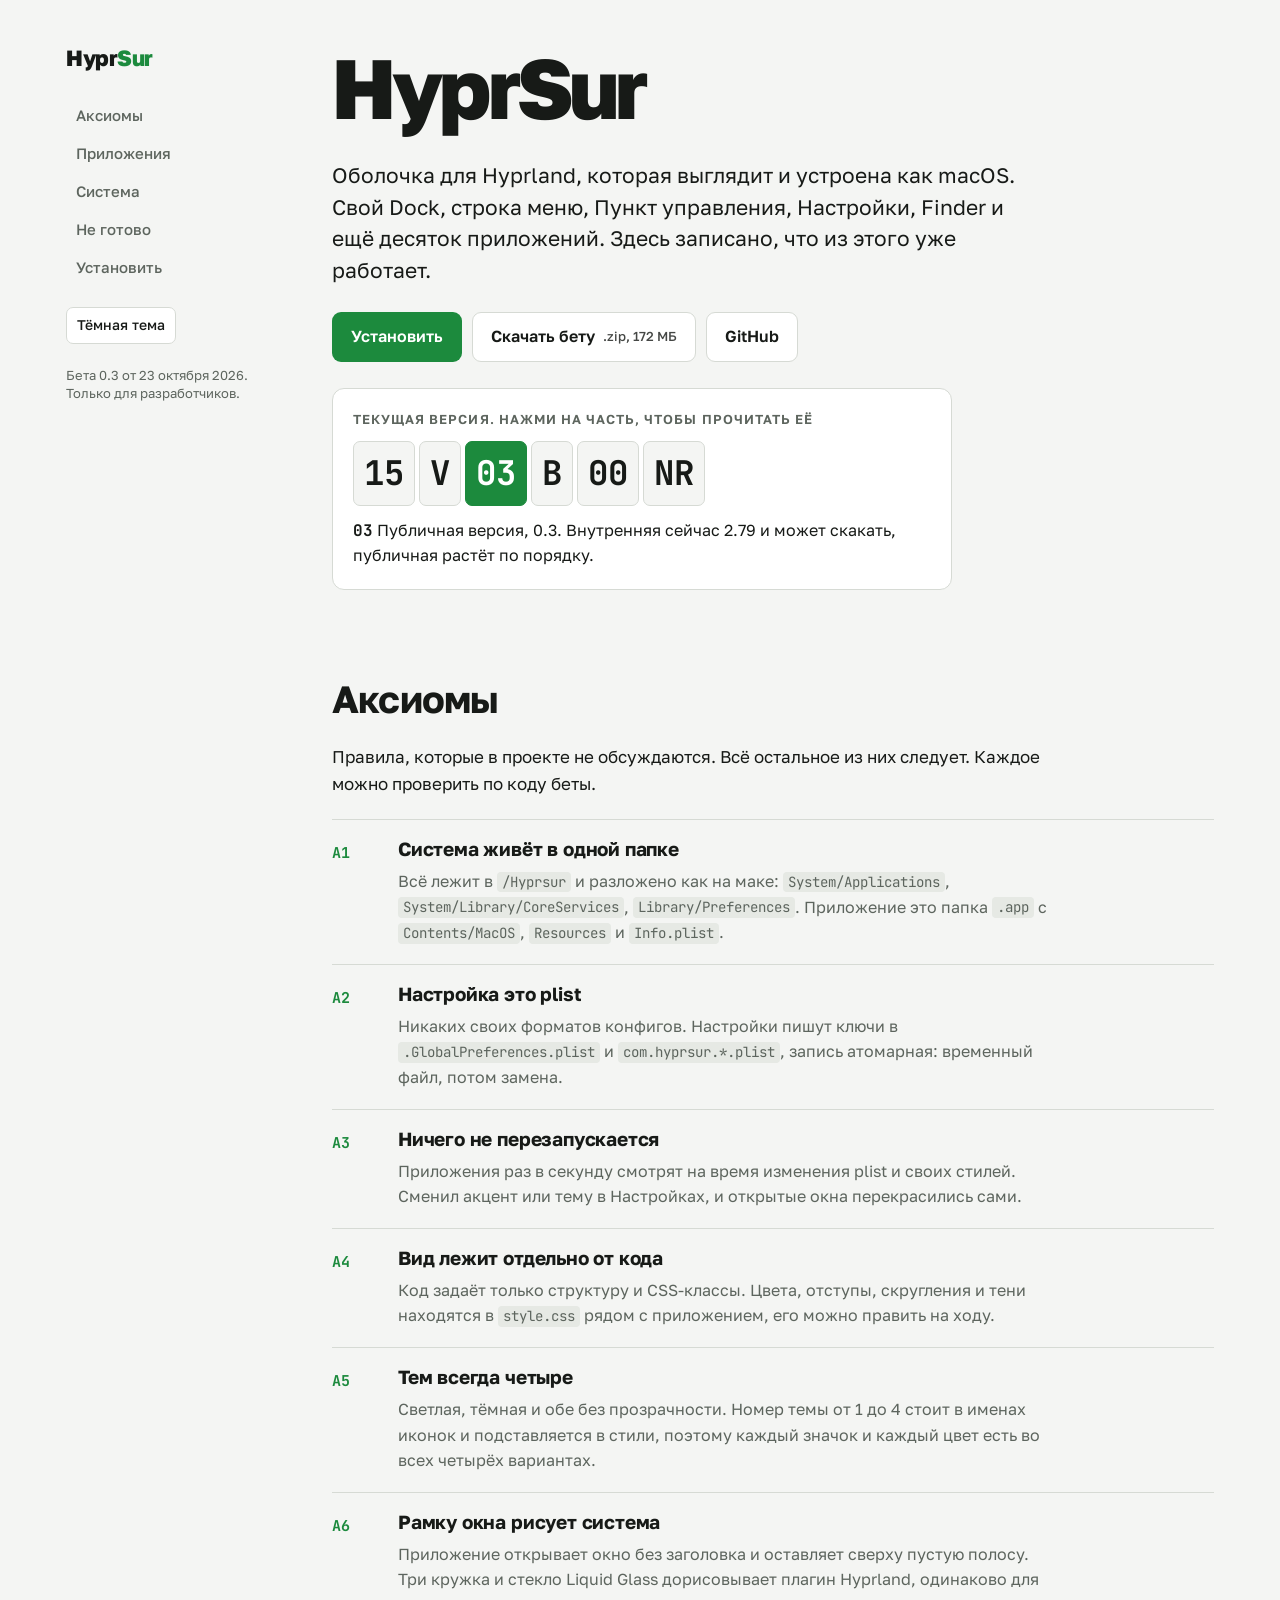
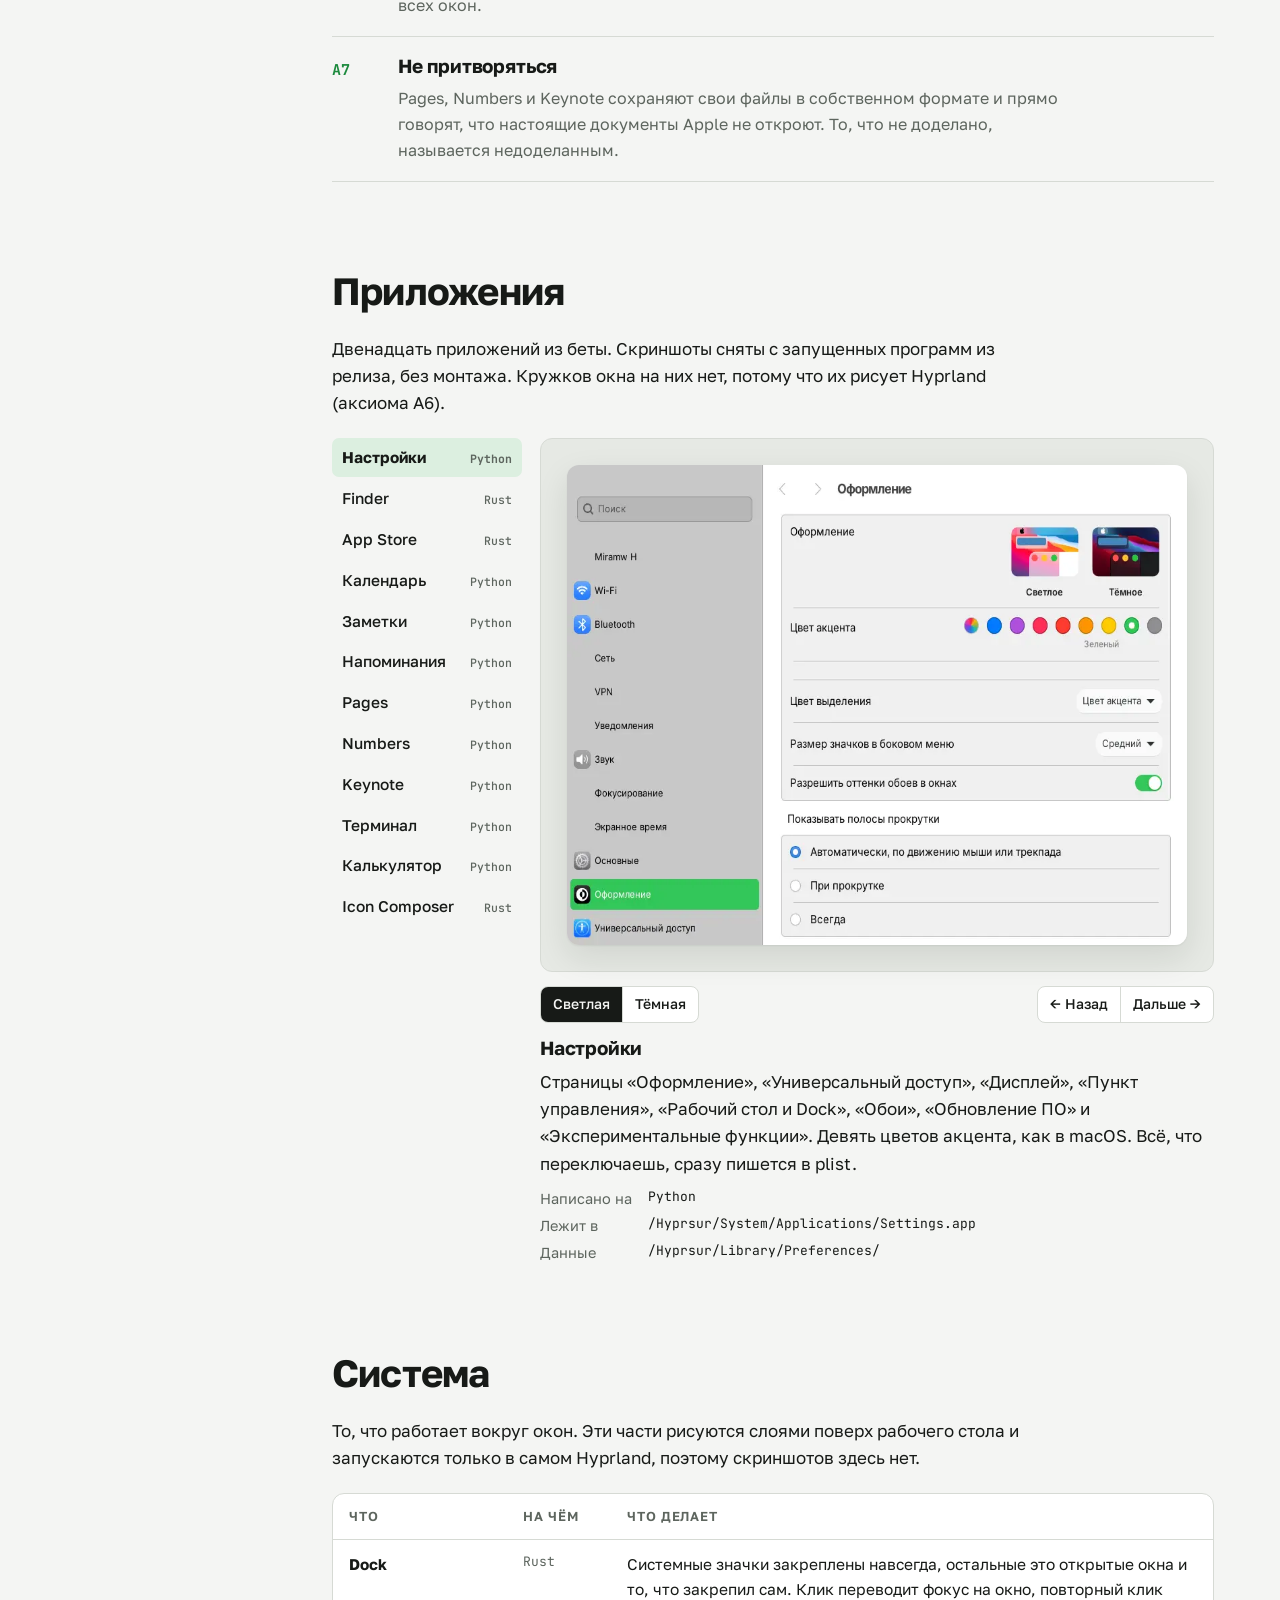
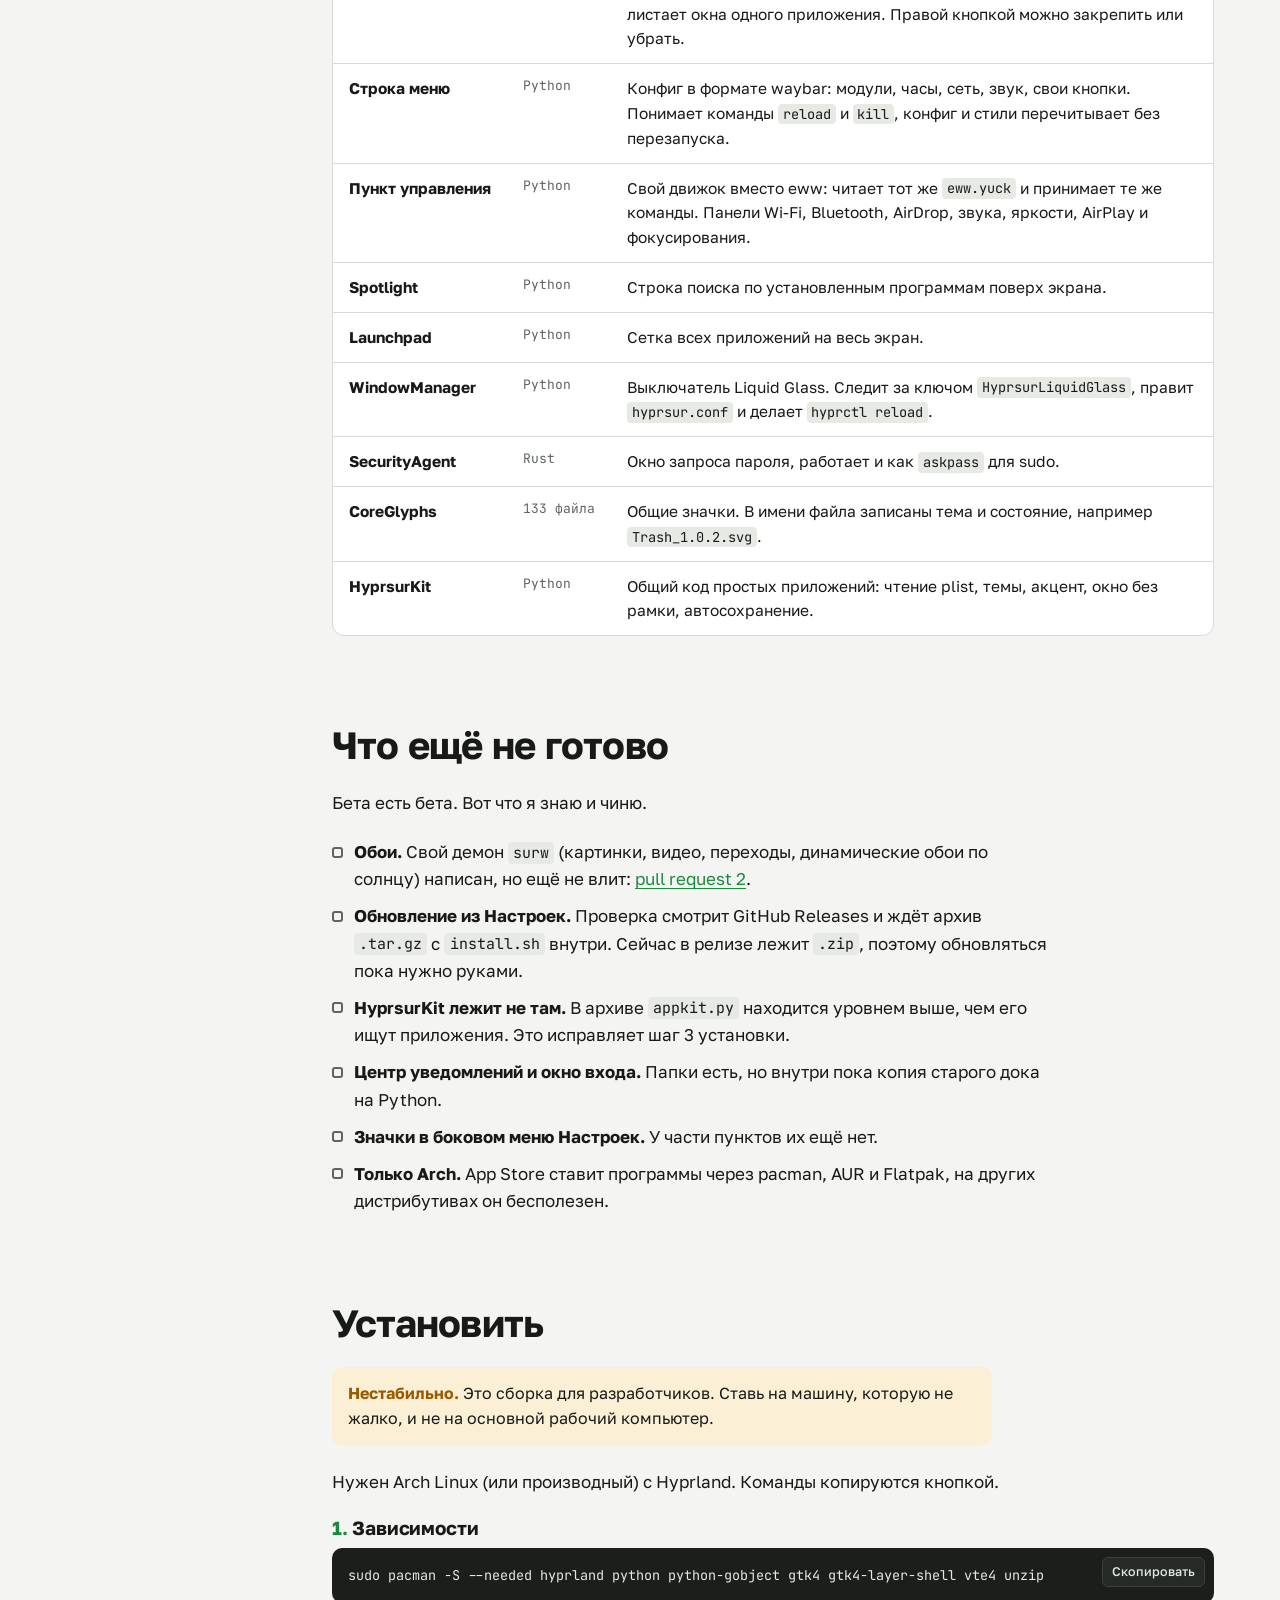
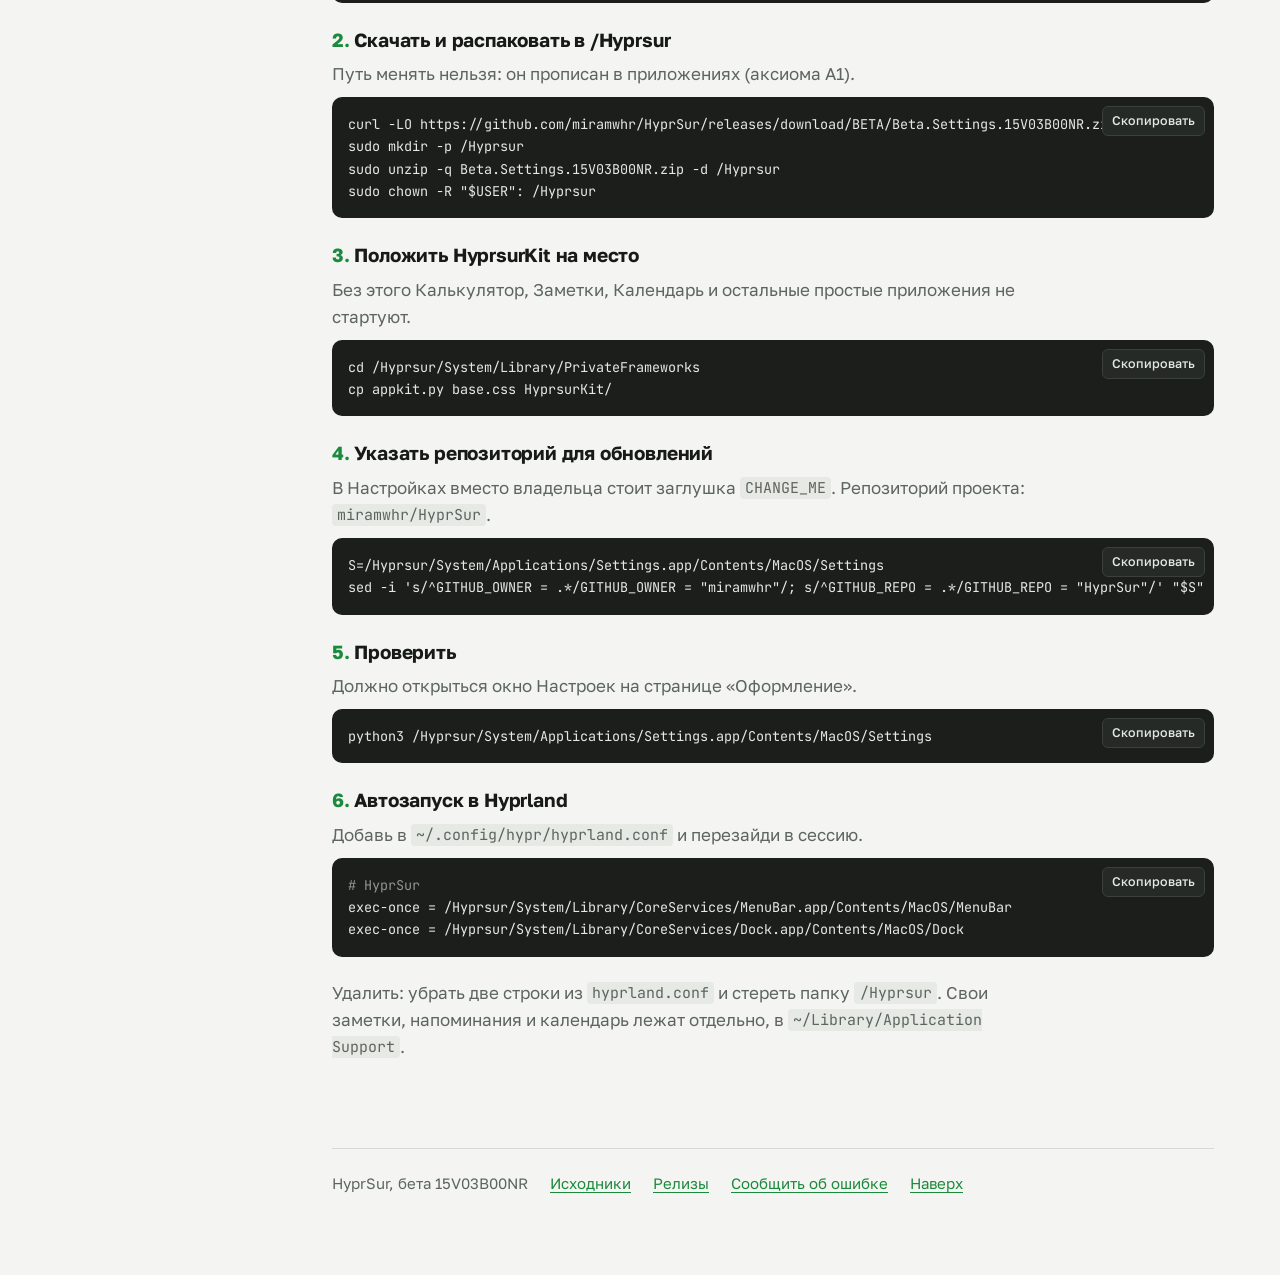
==== docs/index.html @ 31e8e74b "Add HyprSur project site: what is done, app screenshots, install guide Static page in docs/ (ready f" ====
<!doctype html>
<html lang="ru">
<head>
<meta charset="utf-8">
<meta name="viewport" content="width=device-width, initial-scale=1, viewport-fit=cover">
<title>HyprSur</title>
<meta name="claude:viewport-fit-sides" content="cover">
<meta name="description" content="HyprSur: оболочка для Hyprland в духе macOS. Что уже сделано, скриншоты приложений и установка беты 15V03B00NR.">
<link rel="preconnect" href="https://fonts.googleapis.com">
<link rel="preconnect" href="https://fonts.gstatic.com" crossorigin>
<link rel="stylesheet" href="https://fonts.googleapis.com/css2?family=Golos+Text:wght@400;500;600;700;800&family=JetBrains+Mono:wght@400;500;700&display=swap">
<style>
/* Раскладка: слева узкая колонка-оглавление, как боковое меню Finder; справа одна колонка текста. */
:root {
  --bg: #f4f5f3;
  --panel: #ffffff;
  --desk: #e6e9e4;
  --fg: #171a17;
  --muted: #5d655e;
  --line: #d6dad4;
  --accent: #1c8a3d;
  --accent-soft: #dcefe0;
  --on-accent: #ffffff;
  --code-bg: #1b1e1b;
  --code-fg: #e4e9e3;
  --code-muted: #8d978e;
  --warn: #9a5b00;
  --warn-soft: #fbefd6;
  --shadow: 0 1px 2px rgba(20, 30, 20, .06), 0 12px 32px rgba(20, 30, 20, .10);
  --sans: "Golos Text", "Segoe UI", system-ui, -apple-system, "Helvetica Neue", Arial, sans-serif;
  --mono: "JetBrains Mono", ui-monospace, "SF Mono", Menlo, Consolas, monospace;
}
@media (prefers-color-scheme: dark) {
  :root:not([data-theme="light"]) {
    --bg: #131513; --panel: #1b1e1b; --desk: #0d0f0d; --fg: #e9ece8; --muted: #9aa39b;
    --line: #2c312c; --accent: #46c768; --accent-soft: #1b3323; --on-accent: #08130b;
    --code-bg: #0b0d0b; --code-fg: #e4e9e3; --code-muted: #7f8980;
    --warn: #e8b45a; --warn-soft: #2e2613;
    --shadow: 0 1px 2px rgba(0, 0, 0, .4), 0 12px 32px rgba(0, 0, 0, .45);
    color-scheme: dark;
  }
}
:root[data-theme="dark"] {
  --bg: #131513; --panel: #1b1e1b; --desk: #0d0f0d; --fg: #e9ece8; --muted: #9aa39b;
  --line: #2c312c; --accent: #46c768; --accent-soft: #1b3323; --on-accent: #08130b;
  --code-bg: #0b0d0b; --code-fg: #e4e9e3; --code-muted: #7f8980;
  --warn: #e8b45a; --warn-soft: #2e2613;
  --shadow: 0 1px 2px rgba(0, 0, 0, .4), 0 12px 32px rgba(0, 0, 0, .45);
  color-scheme: dark;
}

*, *::before, *::after { box-sizing: border-box; }
html { scroll-behavior: smooth; scroll-padding-top: 24px; }
body {
  margin: 0;
  background: var(--bg);
  color: var(--fg);
  font: 400 17px/1.6 var(--sans);
  -webkit-text-size-adjust: 100%;
}
img { max-width: 100%; }
a { color: var(--accent); text-underline-offset: 3px; }
code, kbd, pre { font-family: var(--mono); }
code { font-size: .88em; background: var(--desk); padding: .1em .35em; border-radius: 4px; overflow-wrap: anywhere; }
button { font: inherit; color: inherit; cursor: pointer; }
:focus-visible { outline: 2px solid var(--accent); outline-offset: 2px; }

.shell {
  display: grid;
  grid-template-columns: 210px minmax(0, 1fr);
  gap: 56px;
  max-width: 1180px;
  margin: 0 auto;
  padding-block: 40px 80px;
  padding-left: max(16px, env(safe-area-inset-left, 0px));
  padding-right: max(16px, env(safe-area-inset-right, 0px));
}

/* оглавление */
.side { position: sticky; top: calc(24px + env(safe-area-inset-top, 0px)); align-self: start; display: flex; flex-direction: column; gap: 22px; }
.brand { font-weight: 800; font-size: 22px; letter-spacing: -.02em; color: var(--fg); text-decoration: none; }
.brand span { color: var(--accent); }
.toc { display: flex; flex-direction: column; gap: 2px; }
.toc a {
  display: block; padding: 6px 10px; border-radius: 7px;
  color: var(--muted); text-decoration: none; font-size: 15px; font-weight: 500;
}
.toc a:hover { color: var(--fg); background: var(--desk); }
.toc a.on { color: var(--on-accent); background: var(--accent); }
.side-tools { display: flex; flex-direction: column; gap: 8px; align-items: flex-start; }
.ghost {
  border: 1px solid var(--line); background: var(--panel); border-radius: 7px;
  padding: 6px 10px; font-size: 14px; font-weight: 500;
}
.ghost:hover { border-color: var(--muted); }
.side small { color: var(--muted); font-size: 13px; line-height: 1.45; }

main { display: flex; flex-direction: column; gap: 88px; min-width: 0; }
section { display: flex; flex-direction: column; gap: 22px; min-width: 0; }
h1, h2, h3 { margin: 0; text-wrap: balance; letter-spacing: -.02em; line-height: 1.12; }
h1 { font-size: clamp(44px, 8vw, 84px); font-weight: 800; letter-spacing: -.045em; }
h2 { font-size: clamp(28px, 4vw, 38px); font-weight: 700; }
h3 { font-size: 19px; font-weight: 700; letter-spacing: -.01em; }
p { margin: 0; max-width: 66ch; }
.lead { font-size: 21px; line-height: 1.5; max-width: 34em; }
.muted { color: var(--muted); }

/* шапка */
.top { gap: 26px; }
.actions { display: flex; flex-wrap: wrap; gap: 10px; align-items: center; }
.btn {
  display: inline-flex; align-items: center; gap: 8px;
  padding: 11px 18px; border-radius: 9px; border: 1px solid transparent;
  background: var(--accent); color: var(--on-accent);
  font-weight: 600; font-size: 16px; text-decoration: none;
}
.btn:hover { filter: brightness(1.08); }
.btn.second { background: var(--panel); color: var(--fg); border-color: var(--line); }
.btn.second:hover { filter: none; border-color: var(--muted); }
.btn small { font-weight: 500; opacity: .8; font-size: 13px; }

/* версия */
.ver { display: flex; flex-direction: column; gap: 12px; padding: 20px; background: var(--panel); border: 1px solid var(--line); border-radius: 12px; max-width: 620px; }
.ver-label { font-size: 13px; text-transform: uppercase; letter-spacing: .08em; color: var(--muted); font-weight: 600; }
.ver-row { display: flex; flex-wrap: wrap; gap: 4px; }
.seg {
  font-family: var(--mono); font-weight: 700; font-size: clamp(22px, 5vw, 34px);
  padding: 4px 10px; border-radius: 7px; border: 1px solid var(--line); background: var(--bg);
  font-variant-numeric: tabular-nums;
}
.seg:hover { border-color: var(--accent); }
.seg[aria-pressed="true"] { background: var(--accent); color: var(--on-accent); border-color: var(--accent); }
.ver-out { min-height: 3.2em; font-size: 16px; }
.ver-out b { font-family: var(--mono); }

/* аксиомы */
.axioms { list-style: none; margin: 0; padding: 0; counter-reset: ax; display: flex; flex-direction: column; border-top: 1px solid var(--line); }
.axioms li {
  counter-increment: ax;
  display: grid; grid-template-columns: 54px minmax(0, 1fr); gap: 4px 12px;
  padding: 18px 0; border-bottom: 1px solid var(--line);
}
.axioms li::before {
  content: "A" counter(ax);
  font-family: var(--mono); font-weight: 700; font-size: 15px; color: var(--accent); padding-top: 3px;
}
.axioms h3 { grid-column: 2; }
.axioms p { grid-column: 2; color: var(--muted); font-size: 16px; }

/* приложения */
.apps { display: grid; grid-template-columns: 190px minmax(0, 1fr); gap: 18px; }
.app-list { display: flex; flex-direction: column; gap: 2px; }
.app-list button {
  text-align: left; border: 0; background: none; padding: 7px 10px; border-radius: 7px;
  font-size: 15.5px; font-weight: 500; display: flex; justify-content: space-between; gap: 8px; align-items: baseline;
}
.app-list button span { font-family: var(--mono); font-size: 11.5px; color: var(--muted); }
.app-list button:hover { background: var(--desk); }
.app-list button[aria-selected="true"] { background: var(--accent-soft); color: var(--fg); font-weight: 700; }
.viewer { display: flex; flex-direction: column; gap: 14px; min-width: 0; }
.stage {
  position: relative; background: var(--desk); border: 1px solid var(--line); border-radius: 12px;
  padding: 26px; display: flex; align-items: center; justify-content: center; min-height: 300px;
}
.shot { border: 0; padding: 0; background: none; display: block; border-radius: 12px; cursor: zoom-in; line-height: 0; }
.shot img { display: block; max-height: 480px; width: auto; border-radius: 12px; box-shadow: var(--shadow); }
.viewer-bar { display: flex; flex-wrap: wrap; gap: 10px; align-items: center; justify-content: space-between; }
.pair { display: inline-flex; border: 1px solid var(--line); border-radius: 8px; overflow: hidden; background: var(--panel); }
.pair button { border: 0; background: none; padding: 6px 12px; font-size: 14px; font-weight: 500; }
.pair button + button { border-left: 1px solid var(--line); }
.pair button[aria-pressed="true"] { background: var(--fg); color: var(--bg); }
.pair button:disabled { color: var(--muted); opacity: .5; cursor: default; }
.app-info { display: flex; flex-direction: column; gap: 10px; }
.facts { margin: 0; display: grid; grid-template-columns: max-content minmax(0, 1fr); gap: 4px 16px; font-size: 14.5px; }
.facts dt { color: var(--muted); }
.facts dd { margin: 0; font-family: var(--mono); font-size: 13px; overflow-wrap: anywhere; }

/* таблица системы */
.scroll { overflow-x: auto; border: 1px solid var(--line); border-radius: 12px; background: var(--panel); }
table { border-collapse: collapse; width: 100%; min-width: 560px; font-size: 15.5px; }
th, td { text-align: left; vertical-align: top; padding: 12px 16px; border-bottom: 1px solid var(--line); }
tr:last-child td { border-bottom: 0; }
th { font-size: 13px; text-transform: uppercase; letter-spacing: .07em; color: var(--muted); font-weight: 600; }
td:first-child { font-weight: 700; white-space: nowrap; }
td:nth-child(2) { font-family: var(--mono); font-size: 13px; color: var(--muted); white-space: nowrap; }

.todo { margin: 0; padding: 0; list-style: none; display: flex; flex-direction: column; gap: 10px; }
.todo li { padding-left: 22px; position: relative; max-width: 66ch; }
.todo li::before { content: ""; position: absolute; left: 0; top: .5em; width: 11px; height: 11px; border: 2px solid var(--muted); border-radius: 3px; }

/* установка */
.note { background: var(--warn-soft); color: var(--fg); border-radius: 10px; padding: 14px 16px; max-width: 66ch; font-size: 16px; }
.note b { color: var(--warn); }
.steps { list-style: none; margin: 0; padding: 0; counter-reset: st; display: flex; flex-direction: column; gap: 26px; }
.steps > li { counter-increment: st; display: flex; flex-direction: column; gap: 10px; min-width: 0; }
.steps h3::before { content: counter(st) ". "; color: var(--accent); }
.cmd { position: relative; background: var(--code-bg); border-radius: 10px; }
.cmd pre { margin: 0; padding: 16px 92px 16px 16px; overflow-x: auto; color: var(--code-fg); font-size: 13.5px; line-height: 1.65; }
.cmd pre .c { color: var(--code-muted); }
.copy {
  position: absolute; top: 9px; right: 9px;
  border: 1px solid #3a403a; background: #262a26; color: #e4e9e3;
  border-radius: 6px; padding: 4px 9px; font-size: 12.5px; font-family: var(--sans); font-weight: 500;
}
.copy:hover { background: #333933; }
.copy.done { background: #1c8a3d; border-color: #1c8a3d; color: #fff; }

footer { border-top: 1px solid var(--line); padding-top: 22px; display: flex; flex-wrap: wrap; gap: 8px 22px; font-size: 15px; color: var(--muted); }

/* увеличенный скриншот */
dialog { border: 0; padding: 0; background: none; max-width: 96vw; max-height: 96vh; }
dialog::backdrop { background: rgba(8, 10, 8, .82); }
dialog img { display: block; max-width: 96vw; max-height: 88vh; border-radius: 12px; }
dialog form { display: flex; justify-content: space-between; align-items: center; gap: 12px; padding-top: 10px; color: #e4e9e3; font-size: 14px; }
dialog button { border: 1px solid #4a514a; background: #1b1e1b; color: #e4e9e3; border-radius: 7px; padding: 6px 12px; font-size: 14px; }

@media (max-width: 860px) {
  .shell { grid-template-columns: minmax(0, 1fr); gap: 28px; padding-block: 20px 60px; }
  .side { position: static; flex-direction: row; flex-wrap: wrap; align-items: center; justify-content: space-between; gap: 12px; }
  .toc { flex-direction: row; flex-wrap: wrap; order: 3; width: 100%; gap: 4px; }
  .toc a { padding: 5px 9px; font-size: 14.5px; }
  .side small { display: none; }
  .side-tools { flex-direction: row; }
  main { gap: 64px; }
  .apps { grid-template-columns: minmax(0, 1fr); }
  .app-list { flex-direction: row; flex-wrap: wrap; gap: 4px; }
  .app-list button { border: 1px solid var(--line); background: var(--panel); padding: 5px 10px; font-size: 14.5px; }
  .app-list button span { display: none; }
  .stage { padding: 14px; min-height: 0; }
  .lead { font-size: 19px; }
}
@media (prefers-reduced-motion: reduce) { html { scroll-behavior: auto; } }
</style>
</head>
<body>
<div class="shell">

  <aside class="side">
    <a class="brand" href="#top">Hypr<span>Sur</span></a>
    <nav class="toc" aria-label="Разделы">
      <a href="#axioms">Аксиомы</a>
      <a href="#apps">Приложения</a>
      <a href="#system">Система</a>
      <a href="#todo">Не готово</a>
      <a href="#install">Установить</a>
    </nav>
    <div class="side-tools">
      <button class="ghost" id="theme" type="button">Тёмная тема</button>
    </div>
    <small>Бета 0.3 от 23 октября 2026.<br>Только для разработчиков.</small>
  </aside>

  <main>

    <section class="top" id="top">
      <h1>HyprSur</h1>
      <p class="lead">Оболочка для Hyprland, которая выглядит и устроена как macOS. Свой Dock, строка меню, Пункт управления, Настройки, Finder и ещё десяток приложений. Здесь записано, что из этого уже работает.</p>
      <div class="actions">
        <a class="btn" href="#install">Установить</a>
        <a class="btn second" href="https://github.com/miramwhr/HyprSur/releases/download/BETA/Beta.Settings.15V03B00NR.zip">Скачать бету <small>.zip, 172 МБ</small></a>
        <a class="btn second" href="https://github.com/miramwhr/HyprSur">GitHub</a>
      </div>

      <div class="ver">
        <span class="ver-label">Текущая версия. Нажми на часть, чтобы прочитать её</span>
        <div class="ver-row" id="ver-row" role="group" aria-label="Части номера версии"></div>
        <p class="ver-out" id="ver-out" aria-live="polite"></p>
      </div>
    </section>

    <section id="axioms">
      <h2>Аксиомы</h2>
      <p>Правила, которые в проекте не обсуждаются. Всё остальное из них следует. Каждое можно проверить по коду беты.</p>
      <ol class="axioms">
        <li>
          <h3>Система живёт в одной папке</h3>
          <p>Всё лежит в <code>/Hyprsur</code> и разложено как на маке: <code>System/Applications</code>, <code>System/Library/CoreServices</code>, <code>Library/Preferences</code>. Приложение это папка <code>.app</code> с <code>Contents/MacOS</code>, <code>Resources</code> и <code>Info.plist</code>.</p>
        </li>
        <li>
          <h3>Настройка это plist</h3>
          <p>Никаких своих форматов конфигов. Настройки пишут ключи в <code>.GlobalPreferences.plist</code> и <code>com.hyprsur.*.plist</code>, запись атомарная: временный файл, потом замена.</p>
        </li>
        <li>
          <h3>Ничего не перезапускается</h3>
          <p>Приложения раз в секунду смотрят на время изменения plist и своих стилей. Сменил акцент или тему в Настройках, и открытые окна перекрасились сами.</p>
        </li>
        <li>
          <h3>Вид лежит отдельно от кода</h3>
          <p>Код задаёт только структуру и CSS-классы. Цвета, отступы, скругления и тени находятся в <code>style.css</code> рядом с приложением, его можно править на ходу.</p>
        </li>
        <li>
          <h3>Тем всегда четыре</h3>
          <p>Светлая, тёмная и обе без прозрачности. Номер темы от 1 до 4 стоит в именах иконок и подставляется в стили, поэтому каждый значок и каждый цвет есть во всех четырёх вариантах.</p>
        </li>
        <li>
          <h3>Рамку окна рисует система</h3>
          <p>Приложение открывает окно без заголовка и оставляет сверху пустую полосу. Три кружка и стекло Liquid Glass дорисовывает плагин Hyprland, одинаково для всех окон.</p>
        </li>
        <li>
          <h3>Не притворяться</h3>
          <p>Pages, Numbers и Keynote сохраняют свои файлы в собственном формате и прямо говорят, что настоящие документы Apple не откроют. То, что не доделано, называется недоделанным.</p>
        </li>
      </ol>
    </section>

    <section id="apps">
      <h2>Приложения</h2>
      <p>Двенадцать приложений из беты. Скриншоты сняты с запущенных программ из релиза, без монтажа. Кружков окна на них нет, потому что их рисует Hyprland (аксиома A6).</p>
      <div class="apps">
        <div class="app-list" id="app-list" role="tablist" aria-label="Приложения" aria-orientation="vertical"></div>
        <div class="viewer">
          <div class="stage">
            <button class="shot" id="shot" type="button" aria-label="Увеличить скриншот">
              <img id="shot-img" src="img/settings.webp" alt="Настройки HyprSur" width="920" height="640">
            </button>
          </div>
          <div class="viewer-bar">
            <div class="pair" role="group" aria-label="Тема на скриншоте">
              <button type="button" id="shot-light" aria-pressed="true">Светлая</button>
              <button type="button" id="shot-dark" aria-pressed="false">Тёмная</button>
            </div>
            <div class="pair" role="group" aria-label="Листать приложения">
              <button type="button" id="prev" aria-label="Предыдущее приложение">&larr; Назад</button>
              <button type="button" id="next" aria-label="Следующее приложение">Дальше &rarr;</button>
            </div>
          </div>
          <div class="app-info" id="app-info" role="tabpanel">
            <h3 id="app-name"></h3>
            <p id="app-text"></p>
            <dl class="facts" id="app-facts"></dl>
          </div>
        </div>
      </div>
    </section>

    <section id="system">
      <h2>Система</h2>
      <p>То, что работает вокруг окон. Эти части рисуются слоями поверх рабочего стола и запускаются только в самом Hyprland, поэтому скриншотов здесь нет.</p>
      <div class="scroll">
        <table>
          <thead><tr><th>Что</th><th>На чём</th><th>Что делает</th></tr></thead>
          <tbody>
            <tr><td>Dock</td><td>Rust</td><td>Системные значки закреплены навсегда, остальные это открытые окна и то, что закрепил сам. Клик переводит фокус на окно, повторный клик листает окна одного приложения. Правой кнопкой можно закрепить или убрать.</td></tr>
            <tr><td>Строка меню</td><td>Python</td><td>Конфиг в формате waybar: модули, часы, сеть, звук, свои кнопки. Понимает команды <code>reload</code> и <code>kill</code>, конфиг и стили перечитывает без перезапуска.</td></tr>
            <tr><td>Пункт управления</td><td>Python</td><td>Свой движок вместо eww: читает тот же <code>eww.yuck</code> и принимает те же команды. Панели Wi-Fi, Bluetooth, AirDrop, звука, яркости, AirPlay и фокусирования.</td></tr>
            <tr><td>Spotlight</td><td>Python</td><td>Строка поиска по установленным программам поверх экрана.</td></tr>
            <tr><td>Launchpad</td><td>Python</td><td>Сетка всех приложений на весь экран.</td></tr>
            <tr><td>WindowManager</td><td>Python</td><td>Выключатель Liquid Glass. Следит за ключом <code>HyprsurLiquidGlass</code>, правит <code>hyprsur.conf</code> и делает <code>hyprctl reload</code>.</td></tr>
            <tr><td>SecurityAgent</td><td>Rust</td><td>Окно запроса пароля, работает и как <code>askpass</code> для sudo.</td></tr>
            <tr><td>CoreGlyphs</td><td>133 файла</td><td>Общие значки. В имени файла записаны тема и состояние, например <code>Trash_1.0.2.svg</code>.</td></tr>
            <tr><td>HyprsurKit</td><td>Python</td><td>Общий код простых приложений: чтение plist, темы, акцент, окно без рамки, автосохранение.</td></tr>
          </tbody>
        </table>
      </div>
    </section>

    <section id="todo">
      <h2>Что ещё не готово</h2>
      <p>Бета есть бета. Вот что я знаю и чиню.</p>
      <ul class="todo">
        <li><b>Обои.</b> Свой демон <code>surw</code> (картинки, видео, переходы, динамические обои по солнцу) написан, но ещё не влит: <a href="https://github.com/miramwhr/HyprSur/pull/2">pull request 2</a>.</li>
        <li><b>Обновление из Настроек.</b> Проверка смотрит GitHub Releases и ждёт архив <code>.tar.gz</code> с <code>install.sh</code> внутри. Сейчас в релизе лежит <code>.zip</code>, поэтому обновляться пока нужно руками.</li>
        <li><b>HyprsurKit лежит не там.</b> В архиве <code>appkit.py</code> находится уровнем выше, чем его ищут приложения. Это исправляет шаг 3 установки.</li>
        <li><b>Центр уведомлений и окно входа.</b> Папки есть, но внутри пока копия старого дока на Python.</li>
        <li><b>Значки в боковом меню Настроек.</b> У части пунктов их ещё нет.</li>
        <li><b>Только Arch.</b> App Store ставит программы через pacman, AUR и Flatpak, на других дистрибутивах он бесполезен.</li>
      </ul>
    </section>

    <section id="install">
      <h2>Установить</h2>
      <p class="note"><b>Нестабильно.</b> Это сборка для разработчиков. Ставь на машину, которую не жалко, и не на основной рабочий компьютер.</p>
      <p>Нужен Arch Linux (или производный) с Hyprland. Команды копируются кнопкой.</p>
      <ol class="steps">
        <li>
          <h3>Зависимости</h3>
          <div class="cmd"><pre>sudo pacman -S --needed hyprland python python-gobject gtk4 gtk4-layer-shell vte4 unzip</pre></div>
        </li>
        <li>
          <h3>Скачать и распаковать в /Hyprsur</h3>
          <p class="muted">Путь менять нельзя: он прописан в приложениях (аксиома A1).</p>
          <div class="cmd"><pre>curl -LO https://github.com/miramwhr/HyprSur/releases/download/BETA/Beta.Settings.15V03B00NR.zip
sudo mkdir -p /Hyprsur
sudo unzip -q Beta.Settings.15V03B00NR.zip -d /Hyprsur
sudo chown -R "$USER": /Hyprsur</pre></div>
        </li>
        <li>
          <h3>Положить HyprsurKit на место</h3>
          <p class="muted">Без этого Калькулятор, Заметки, Календарь и остальные простые приложения не стартуют.</p>
          <div class="cmd"><pre>cd /Hyprsur/System/Library/PrivateFrameworks
cp appkit.py base.css HyprsurKit/</pre></div>
        </li>
        <li>
          <h3>Указать репозиторий для обновлений</h3>
          <p class="muted">В Настройках вместо владельца стоит заглушка <code>CHANGE_ME</code>. Репозиторий проекта: <code>miramwhr/HyprSur</code>.</p>
          <div class="cmd"><pre>S=/Hyprsur/System/Applications/Settings.app/Contents/MacOS/Settings
sed -i 's/^GITHUB_OWNER = .*/GITHUB_OWNER = "miramwhr"/; s/^GITHUB_REPO = .*/GITHUB_REPO = "HyprSur"/' "$S"</pre></div>
        </li>
        <li>
          <h3>Проверить</h3>
          <p class="muted">Должно открыться окно Настроек на странице «Оформление».</p>
          <div class="cmd"><pre>python3 /Hyprsur/System/Applications/Settings.app/Contents/MacOS/Settings</pre></div>
        </li>
        <li>
          <h3>Автозапуск в Hyprland</h3>
          <p class="muted">Добавь в <code>~/.config/hypr/hyprland.conf</code> и перезайди в сессию.</p>
          <div class="cmd"><pre><span class="c"># HyprSur</span>
exec-once = /Hyprsur/System/Library/CoreServices/MenuBar.app/Contents/MacOS/MenuBar
exec-once = /Hyprsur/System/Library/CoreServices/Dock.app/Contents/MacOS/Dock</pre></div>
        </li>
      </ol>
      <p class="muted">Удалить: убрать две строки из <code>hyprland.conf</code> и стереть папку <code>/Hyprsur</code>. Свои заметки, напоминания и календарь лежат отдельно, в <code>~/Library/Application Support</code>.</p>
    </section>

    <footer>
      <span>HyprSur, бета 15V03B00NR</span>
      <a href="https://github.com/miramwhr/HyprSur">Исходники</a>
      <a href="https://github.com/miramwhr/HyprSur/releases">Релизы</a>
      <a href="https://github.com/miramwhr/HyprSur/issues">Сообщить об ошибке</a>
      <a href="#top">Наверх</a>
    </footer>

  </main>
</div>

<dialog id="zoom" aria-label="Скриншот крупно">
  <img id="zoom-img" src="" alt="">
  <form method="dialog">
    <span id="zoom-cap"></span>
    <button type="submit">Закрыть</button>
  </form>
</dialog>

<script>
(function () {
  var $ = function (id) { return document.getElementById(id); };

  /* ---------- тема сайта ---------- */
  var root = document.documentElement, themeBtn = $("theme");
  function isDark() {
    var t = root.getAttribute("data-theme");
    if (t) return t === "dark";
    return window.matchMedia && matchMedia("(prefers-color-scheme: dark)").matches;
  }
  function paintTheme() { themeBtn.textContent = isDark() ? "Светлая тема" : "Тёмная тема"; }
  try { var saved = localStorage.getItem("hs-theme"); if (saved) root.setAttribute("data-theme", saved); } catch (e) {}
  paintTheme();
  themeBtn.addEventListener("click", function () {
    var next = isDark() ? "light" : "dark";
    root.setAttribute("data-theme", next);
    try { localStorage.setItem("hs-theme", next); } catch (e) {}
    paintTheme();
  });

  /* ---------- версия ---------- */
  var VER = [
    ["15", "Тип сборки. 15 это HS, то есть сам HyprSur. Обновления ищутся только среди релизов своего типа."],
    ["V",  "Просто метка: дальше идёт версия."],
    ["03", "Публичная версия, 0.3. Внутренняя сейчас 2.79 и может скакать, публичная растёт по порядку."],
    ["B",  "Канал. B значит бета, V значит обычный выпуск. При одинаковом номере выпуск новее беты."],
    ["00", "Патч в тысячных. 96 дало бы 0.396. Нужен для срочных исправлений."],
    ["NR", "Not Released. Пометка для людей, при сравнении версий не учитывается."]
  ];
  var verRow = $("ver-row"), verOut = $("ver-out"), segs = [];
  function pickSeg(i) {
    segs.forEach(function (b, n) { b.setAttribute("aria-pressed", n === i ? "true" : "false"); });
    verOut.innerHTML = "";
    var b = document.createElement("b"); b.textContent = VER[i][0];
    verOut.appendChild(b); verOut.appendChild(document.createTextNode("  " + VER[i][1]));
  }
  VER.forEach(function (v, i) {
    var b = document.createElement("button");
    b.type = "button"; b.className = "seg"; b.textContent = v[0];
    b.addEventListener("click", function () { pickSeg(i); });
    verRow.appendChild(b); segs.push(b);
  });
  pickSeg(2);

  /* ---------- приложения ---------- */
  var APPS = [
    { id: "settings", name: "Настройки", lang: "Python", dark: true,
      text: "Страницы «Оформление», «Универсальный доступ», «Дисплей», «Пункт управления», «Рабочий стол и Dock», «Обои», «Обновление ПО» и «Экспериментальные функции». Девять цветов акцента, как в macOS. Всё, что переключаешь, сразу пишется в plist.",
      path: "System/Applications/Settings.app", data: "/Hyprsur/Library/Preferences/" },
    { id: "finder", name: "Finder", lang: "Rust",
      text: "Боковое меню с избранным, местами и цветными тегами. Четыре вида: значки, список, колонки и галерея. Внизу строка пути и счётчик объектов со свободным местом.",
      path: "System/Library/CoreServices/Finder.app" },
    { id: "appstore", name: "App Store", lang: "Rust + Python",
      text: "Ставит, удаляет и обновляет программы через pacman, AUR (yay или paru) и Flatpak. При первом запуске просит завести hyprSur ID: имя и пароль хранятся только на этом компьютере.",
      path: "System/Applications/App_Store.app" },
    { id: "calendar", name: "Календарь", lang: "Python", dark: true,
      text: "Виды «День», «Неделя», «Месяц» и «Год». Несколько календарей со своими цветами, их можно скрывать галочкой. События на весь день и по часам.",
      path: "System/Applications/Calendar.app", data: "~/Library/Application Support/Calendar/Calendar.plist" },
    { id: "notes", name: "Заметки", lang: "Python", dark: true,
      text: "Папки, закреплённые заметки, поиск и «Недавно удалённые». Список сам делится на «Сегодня», «Вчера», «Предыдущие 7 дней». Первая строка становится заголовком.",
      path: "System/Applications/Notes.app", data: "~/Library/Application Support/Notes/Notes.plist" },
    { id: "reminders", name: "Напоминания", lang: "Python", dark: true,
      text: "Умные списки «Сегодня», «Запланировано», «Все», «С флажком» и «Завершено». Свои списки с цветами, сроки, флажки и заметки к пунктам.",
      path: "System/Applications/Reminders.app", data: "~/Library/Application Support/Reminders/Reminders.plist" },
    { id: "pages", name: "Pages", lang: "Python",
      text: "Лист A4 на сером фоне и инспектор «Формат» справа: стиль абзаца, жирный, курсив, подчёркнутый, зачёркнутый, размер, цвет, выравнивание. Открывает .pages своего формата и обычный .txt.",
      path: "System/Applications/Pages.app" },
    { id: "numbers", name: "Numbers", lang: "Python",
      text: "Листы вкладками и формулы: =A1+B2*2, =SUM(A1:A10), AVERAGE, MIN, MAX, COUNT, ROUND, ABS. Русские имена тоже работают: СУММ, СРЗНАЧ, МИН, МАКС, СЧЁТ, ОКРУГЛ. Открывает и сохраняет .csv.",
      path: "System/Applications/Numbers.app" },
    { id: "keynote", name: "Keynote", lang: "Python",
      text: "Навигатор слайдов слева, слайд 16:9 в центре, справа макет и тема: белая, чёрная или градиент. Показ на весь экран по кнопке или Ctrl+Alt+P, листать стрелками и пробелом.",
      path: "System/Applications/Keynote.app" },
    { id: "terminal", name: "Терминал", lang: "Python + VTE",
      text: "Профиль «Базовый»: чёрное на белом в светлой теме и белое на чёрном в тёмной. Вкладки и окна на Ctrl+Shift+T и Ctrl+Shift+N, очистка на Ctrl+Shift+K, размер шрифта на Ctrl и плюс или минус.",
      path: "System/Applications/Terminal.app" },
    { id: "calculator", name: "Калькулятор", lang: "Python",
      text: "Базовый режим. На экране девять цифр, как на маке, считает на Decimal без ошибок округления. Понимает клавиатуру: цифры, знаки, Enter, Backspace и Esc.",
      path: "System/Applications/Calculator.app" },
    { id: "iconcomposer", name: "Icon Composer", lang: "Rust",
      text: "Редактор значков приложений: слои и группы слева, холст со скруглённым квадратом в центре, заливка справа. Внизу переключаются варианты значка.",
      path: "System/Applications/Icon_Composer.app" }
  ];
  var SIZE = { settings: [920, 640], finder: [1018, 638], appstore: [1180, 760], calendar: [1100, 720], notes: [1000, 640],
    reminders: [900, 600], pages: [1180, 820], numbers: [1180, 780], keynote: [1200, 760], terminal: [720, 460],
    calculator: [232, 363], iconcomposer: [1440, 900] };

  var list = $("app-list"), img = $("shot-img"), bLight = $("shot-light"), bDark = $("shot-dark");
  var cur = 0, dark = false, tabs = [];

  function src(a) { return "img/" + a.id + (dark && a.dark ? "-dark" : "") + ".webp"; }
  function fact(dl, k, v) {
    var dt = document.createElement("dt"), dd = document.createElement("dd");
    dt.textContent = k; dd.textContent = v; dl.appendChild(dt); dl.appendChild(dd);
  }
  function show(i, focus) {
    cur = (i + APPS.length) % APPS.length;
    var a = APPS[cur];
    tabs.forEach(function (t, n) {
      t.setAttribute("aria-selected", n === cur ? "true" : "false");
      t.tabIndex = n === cur ? 0 : -1;
    });
    if (focus) tabs[cur].focus();
    img.src = src(a);
    img.alt = a.name + " в HyprSur, " + (dark && a.dark ? "тёмная" : "светлая") + " тема";
    img.width = SIZE[a.id][0]; img.height = SIZE[a.id][1];
    bDark.disabled = !a.dark;
    bDark.title = a.dark ? "" : "Для этого приложения снята только светлая тема";
    bLight.setAttribute("aria-pressed", dark && a.dark ? "false" : "true");
    bDark.setAttribute("aria-pressed", dark && a.dark ? "true" : "false");
    $("app-name").textContent = a.name;
    $("app-text").textContent = a.text;
    var dl = $("app-facts"); dl.innerHTML = "";
    fact(dl, "Написано на", a.lang);
    fact(dl, "Лежит в", "/Hyprsur/" + a.path);
    if (a.data) fact(dl, "Данные", a.data);
  }
  APPS.forEach(function (a, i) {
    var b = document.createElement("button");
    b.type = "button"; b.setAttribute("role", "tab");
    b.appendChild(document.createTextNode(a.name));
    var s = document.createElement("span"); s.textContent = a.lang.split(" ")[0]; b.appendChild(s);
    b.addEventListener("click", function () { show(i); });
    list.appendChild(b); tabs.push(b);
  });
  list.addEventListener("keydown", function (e) {
    if (e.key === "ArrowDown" || e.key === "ArrowRight") { e.preventDefault(); show(cur + 1, true); }
    if (e.key === "ArrowUp" || e.key === "ArrowLeft") { e.preventDefault(); show(cur - 1, true); }
  });
  $("prev").addEventListener("click", function () { show(cur - 1); });
  $("next").addEventListener("click", function () { show(cur + 1); });
  bLight.addEventListener("click", function () { dark = false; show(cur); });
  bDark.addEventListener("click", function () { dark = true; show(cur); });
  show(0);

  /* ---------- увеличение ---------- */
  var zoom = $("zoom");
  $("shot").addEventListener("click", function () {
    $("zoom-img").src = img.src; $("zoom-img").alt = img.alt;
    $("zoom-cap").textContent = APPS[cur].name;
    if (zoom.showModal) zoom.showModal(); else zoom.setAttribute("open", "");
  });
  zoom.addEventListener("click", function (e) { if (e.target === zoom) zoom.close(); });

  /* ---------- копирование команд ---------- */
  Array.prototype.forEach.call(document.querySelectorAll(".cmd"), function (box) {
    var pre = box.querySelector("pre"), b = document.createElement("button");
    b.type = "button"; b.className = "copy"; b.textContent = "Скопировать";
    function done(ok) {
      b.textContent = ok ? "Скопировано" : "Выделено, жми Ctrl+C"; b.classList.toggle("done", ok);
      setTimeout(function () { b.textContent = "Скопировать"; b.classList.remove("done"); }, 1800);
    }
    function select() {
      var r = document.createRange(); r.selectNodeContents(pre);
      var s = getSelection(); s.removeAllRanges(); s.addRange(r); done(false);
    }
    b.addEventListener("click", function () {
      if (navigator.clipboard && navigator.clipboard.writeText) {
        navigator.clipboard.writeText(pre.textContent).then(function () { done(true); }, select);
      } else { select(); }
    });
    box.appendChild(b);
  });

  /* ---------- оглавление ---------- */
  var links = Array.prototype.slice.call(document.querySelectorAll(".toc a"));
  if ("IntersectionObserver" in window) {
    var seen = {};
    var io = new IntersectionObserver(function (es) {
      es.forEach(function (e) { seen[e.target.id] = e.isIntersecting; });
      var first = null;
      links.forEach(function (l) { var id = l.getAttribute("href").slice(1); if (first === null && seen[id]) first = id; });
      links.forEach(function (l) { l.classList.toggle("on", l.getAttribute("href").slice(1) === first); });
    }, { rootMargin: "-20% 0px -55% 0px" });
    links.forEach(function (l) { var el = $(l.getAttribute("href").slice(1)); if (el) io.observe(el); });
  }
})();
</script>
</body>
</html>
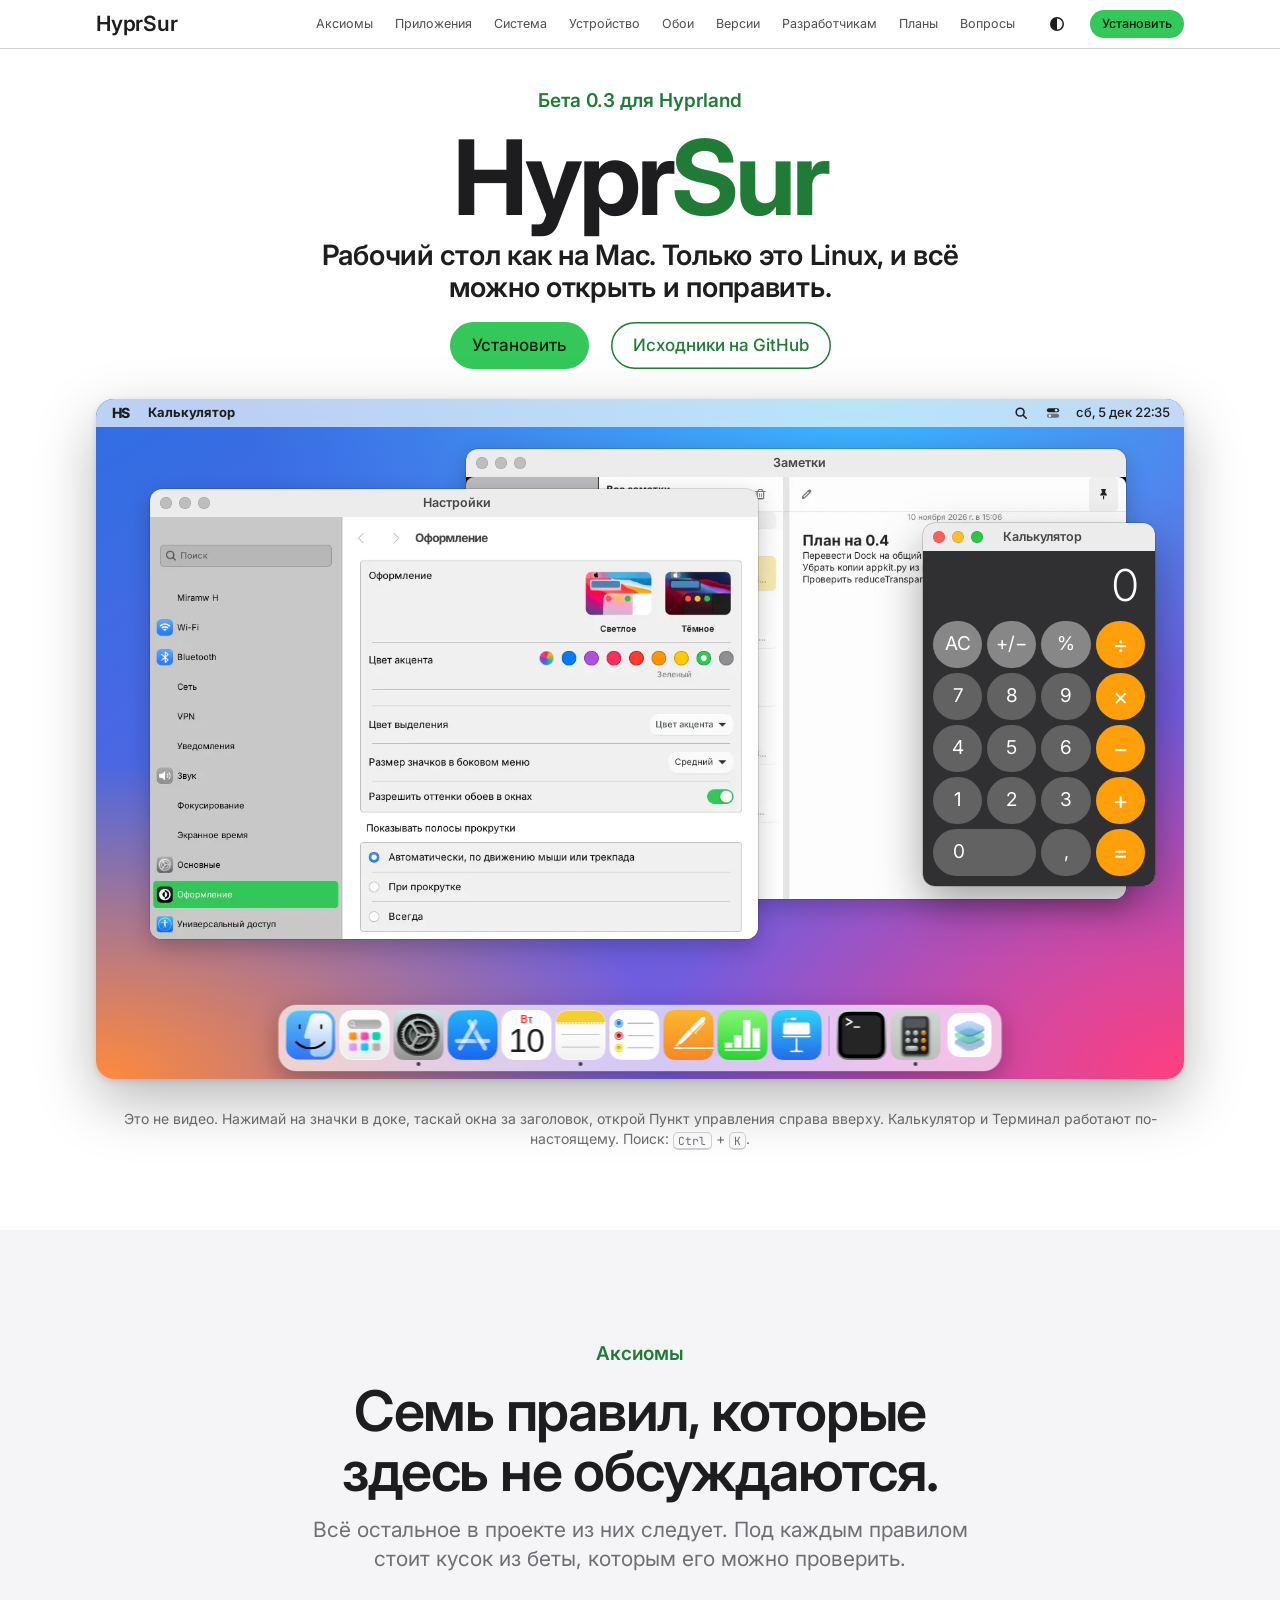
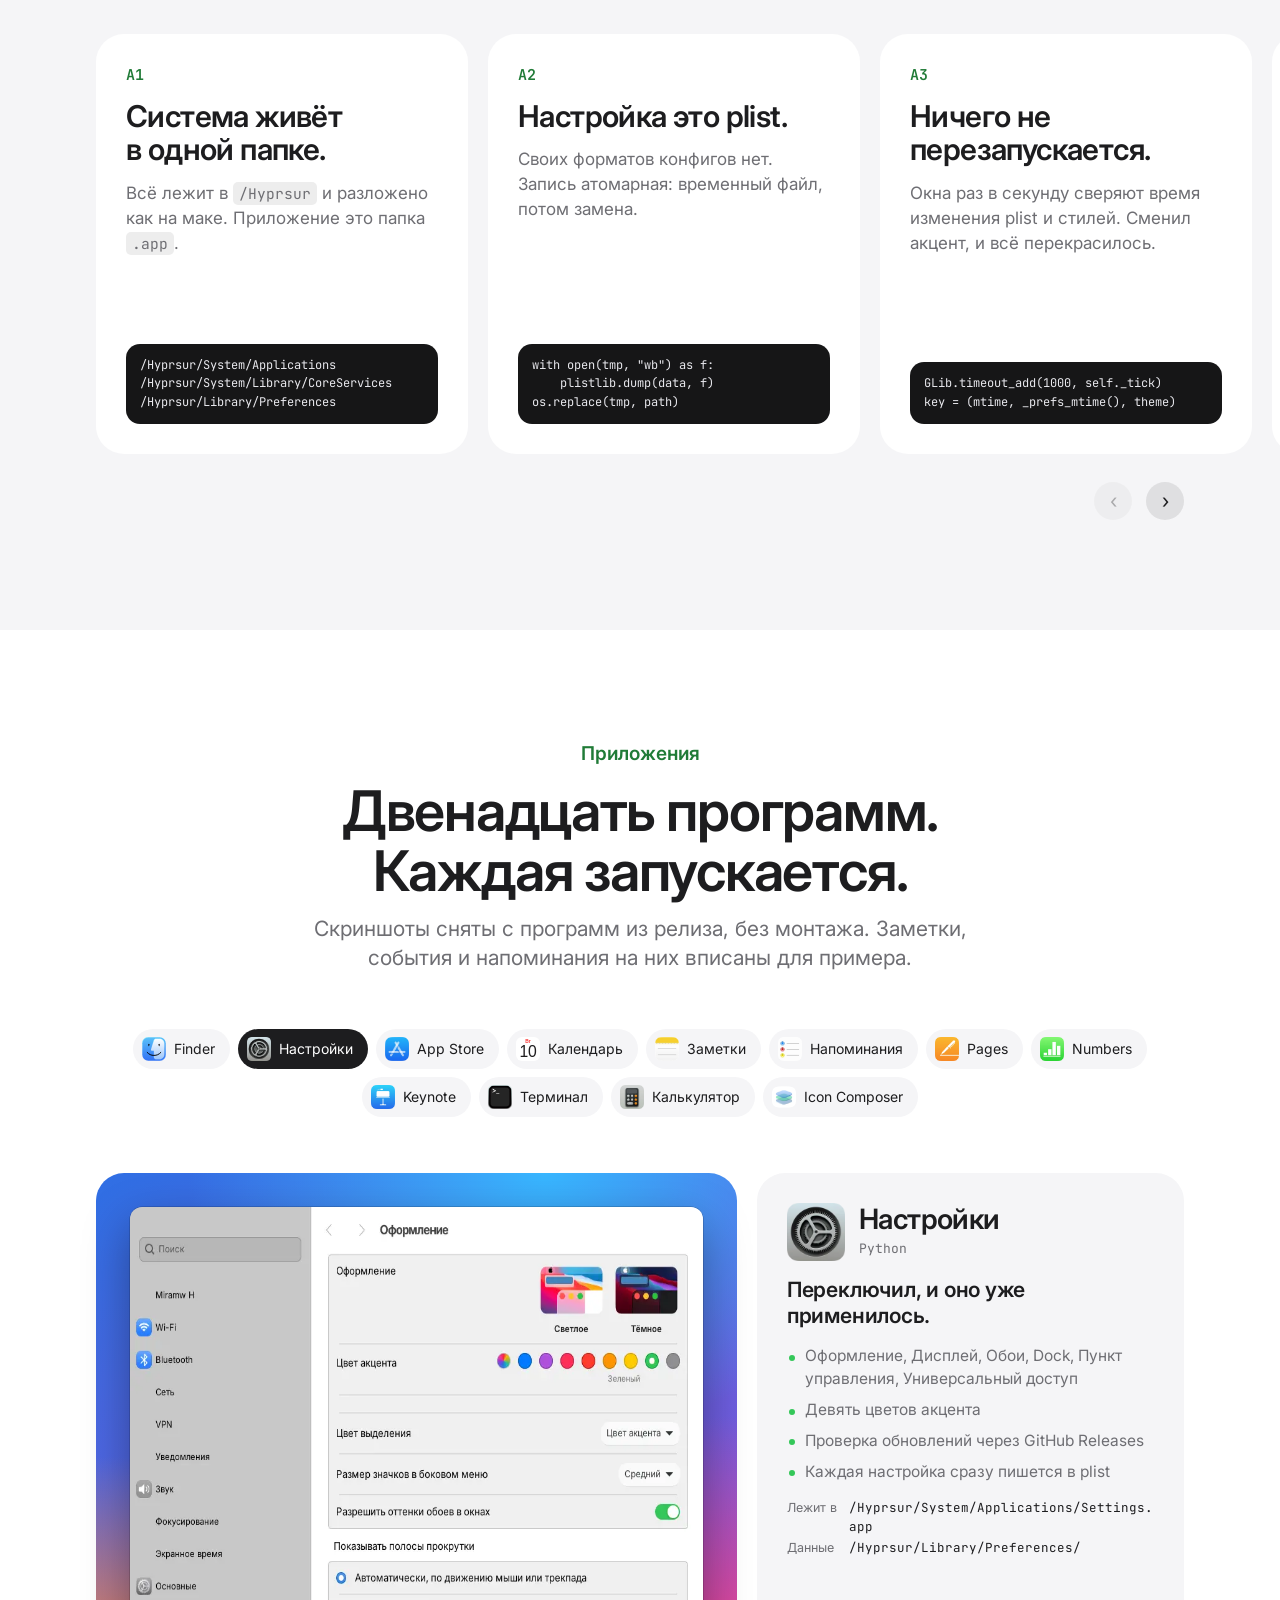
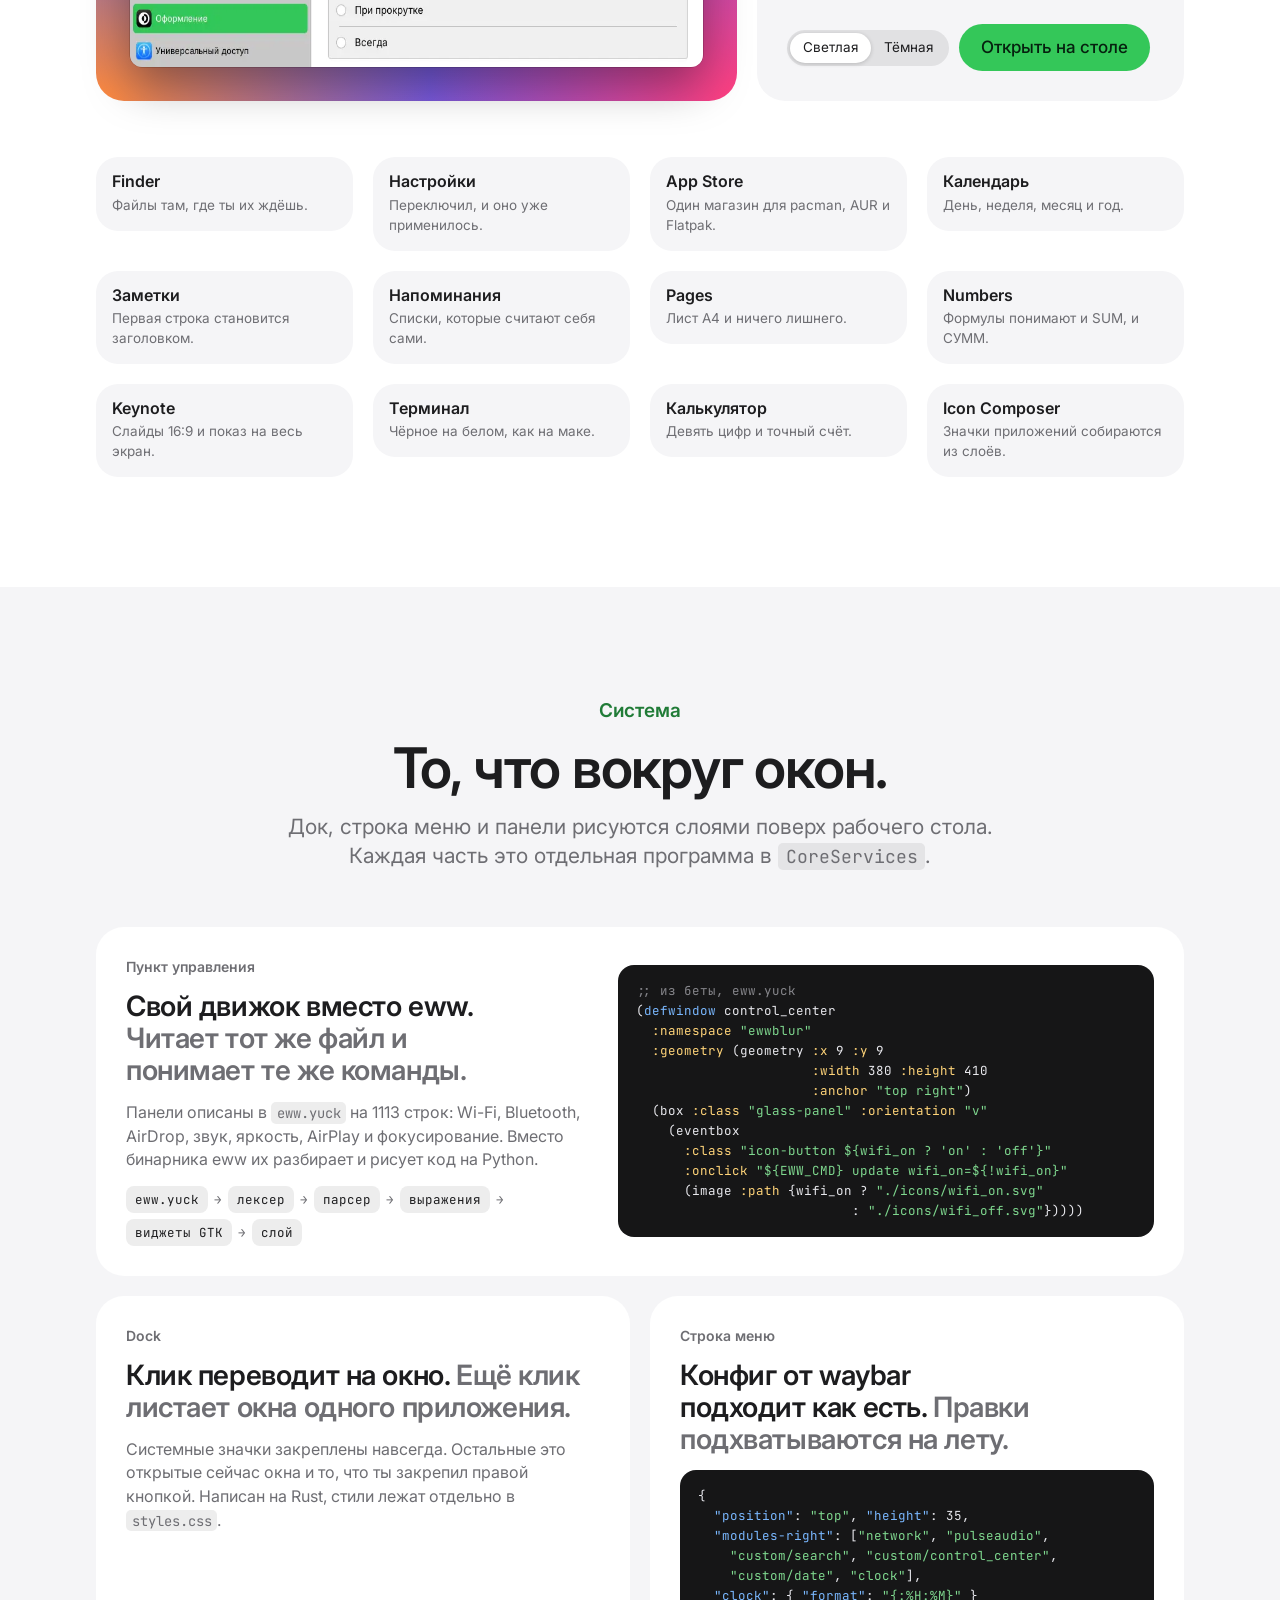
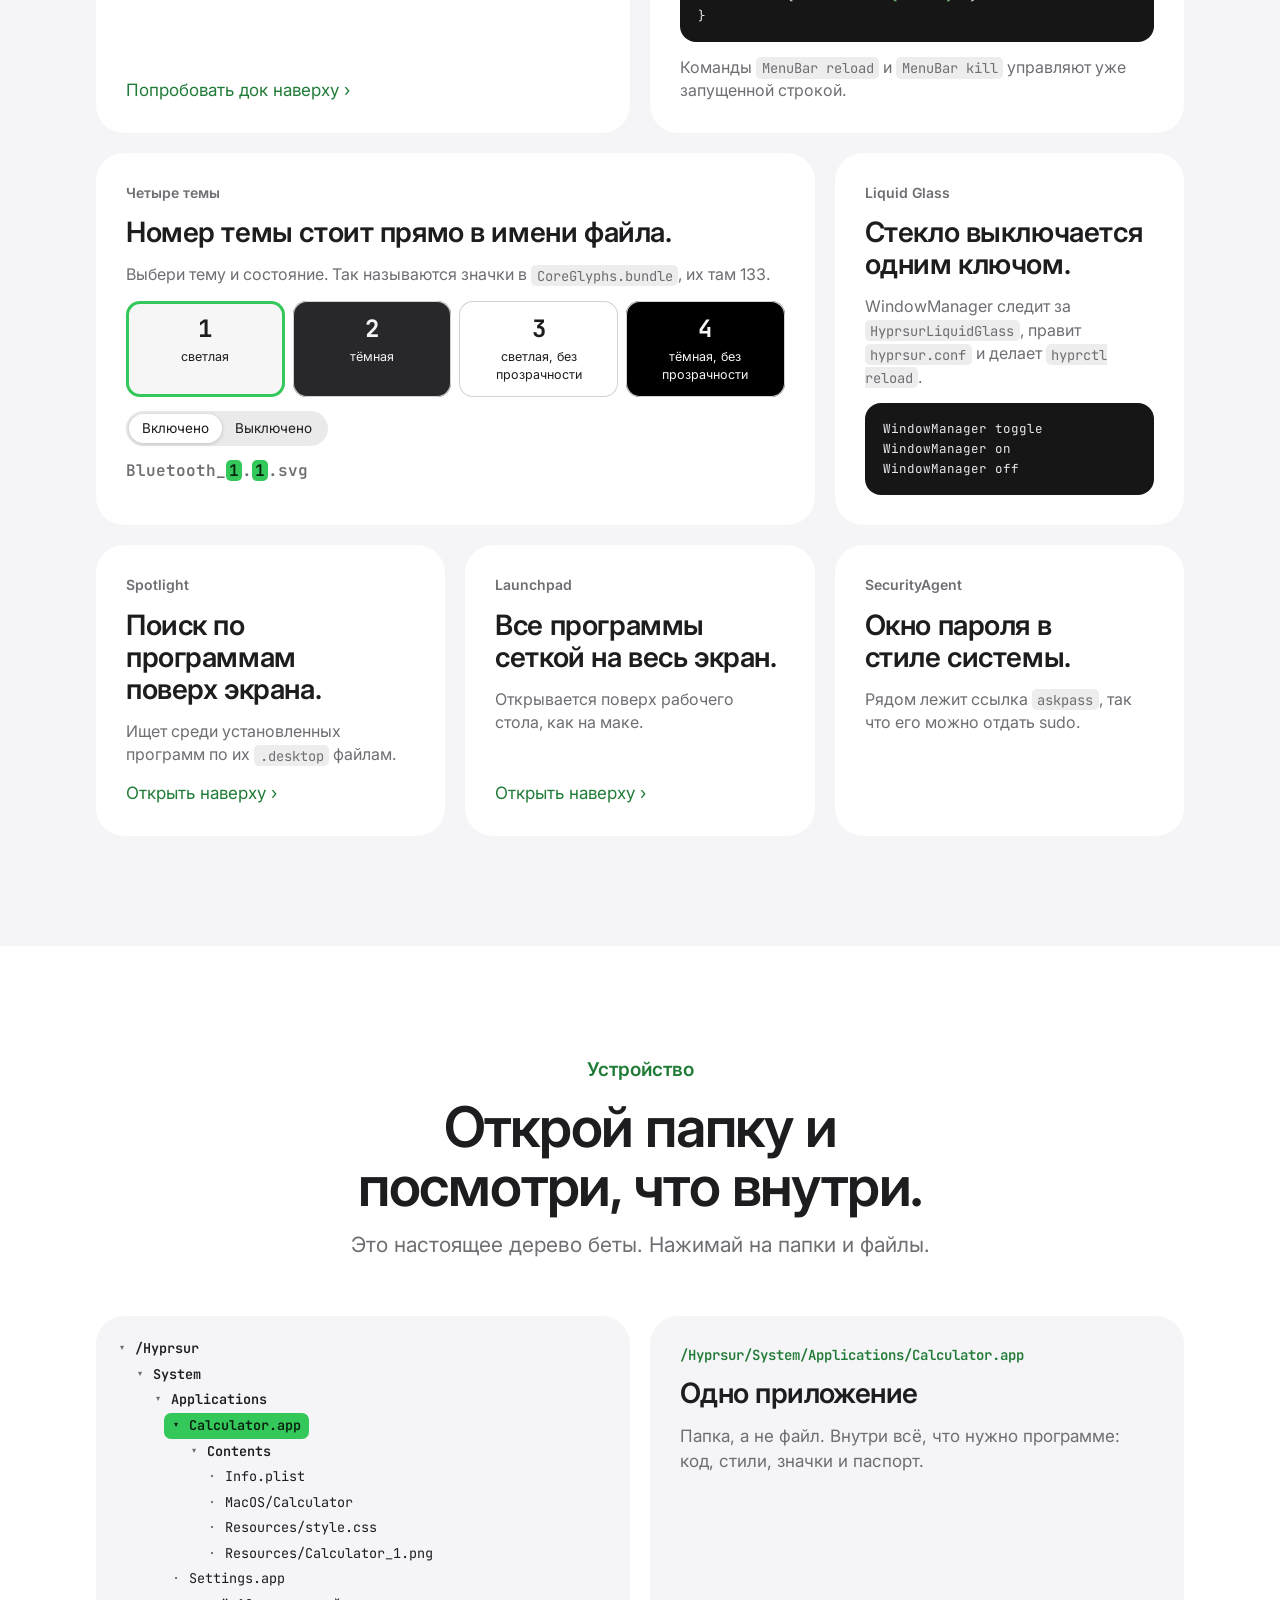
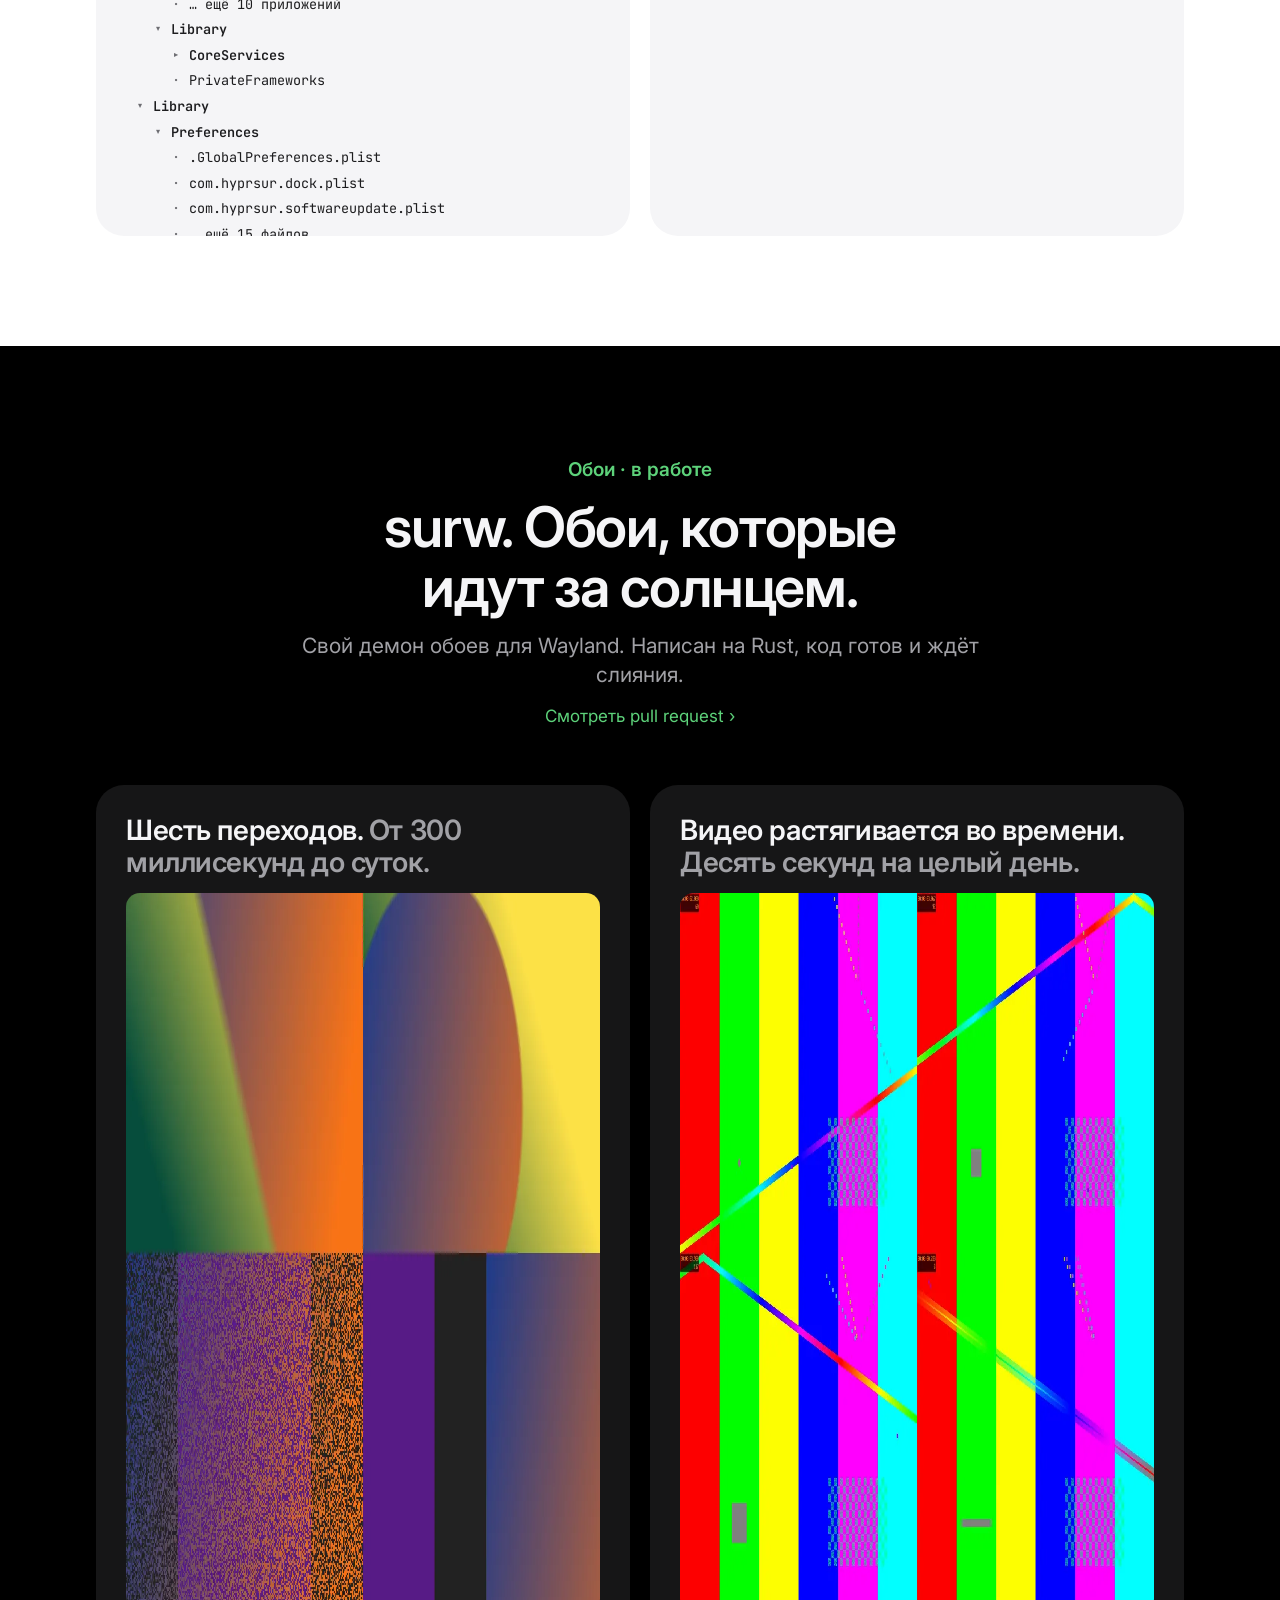
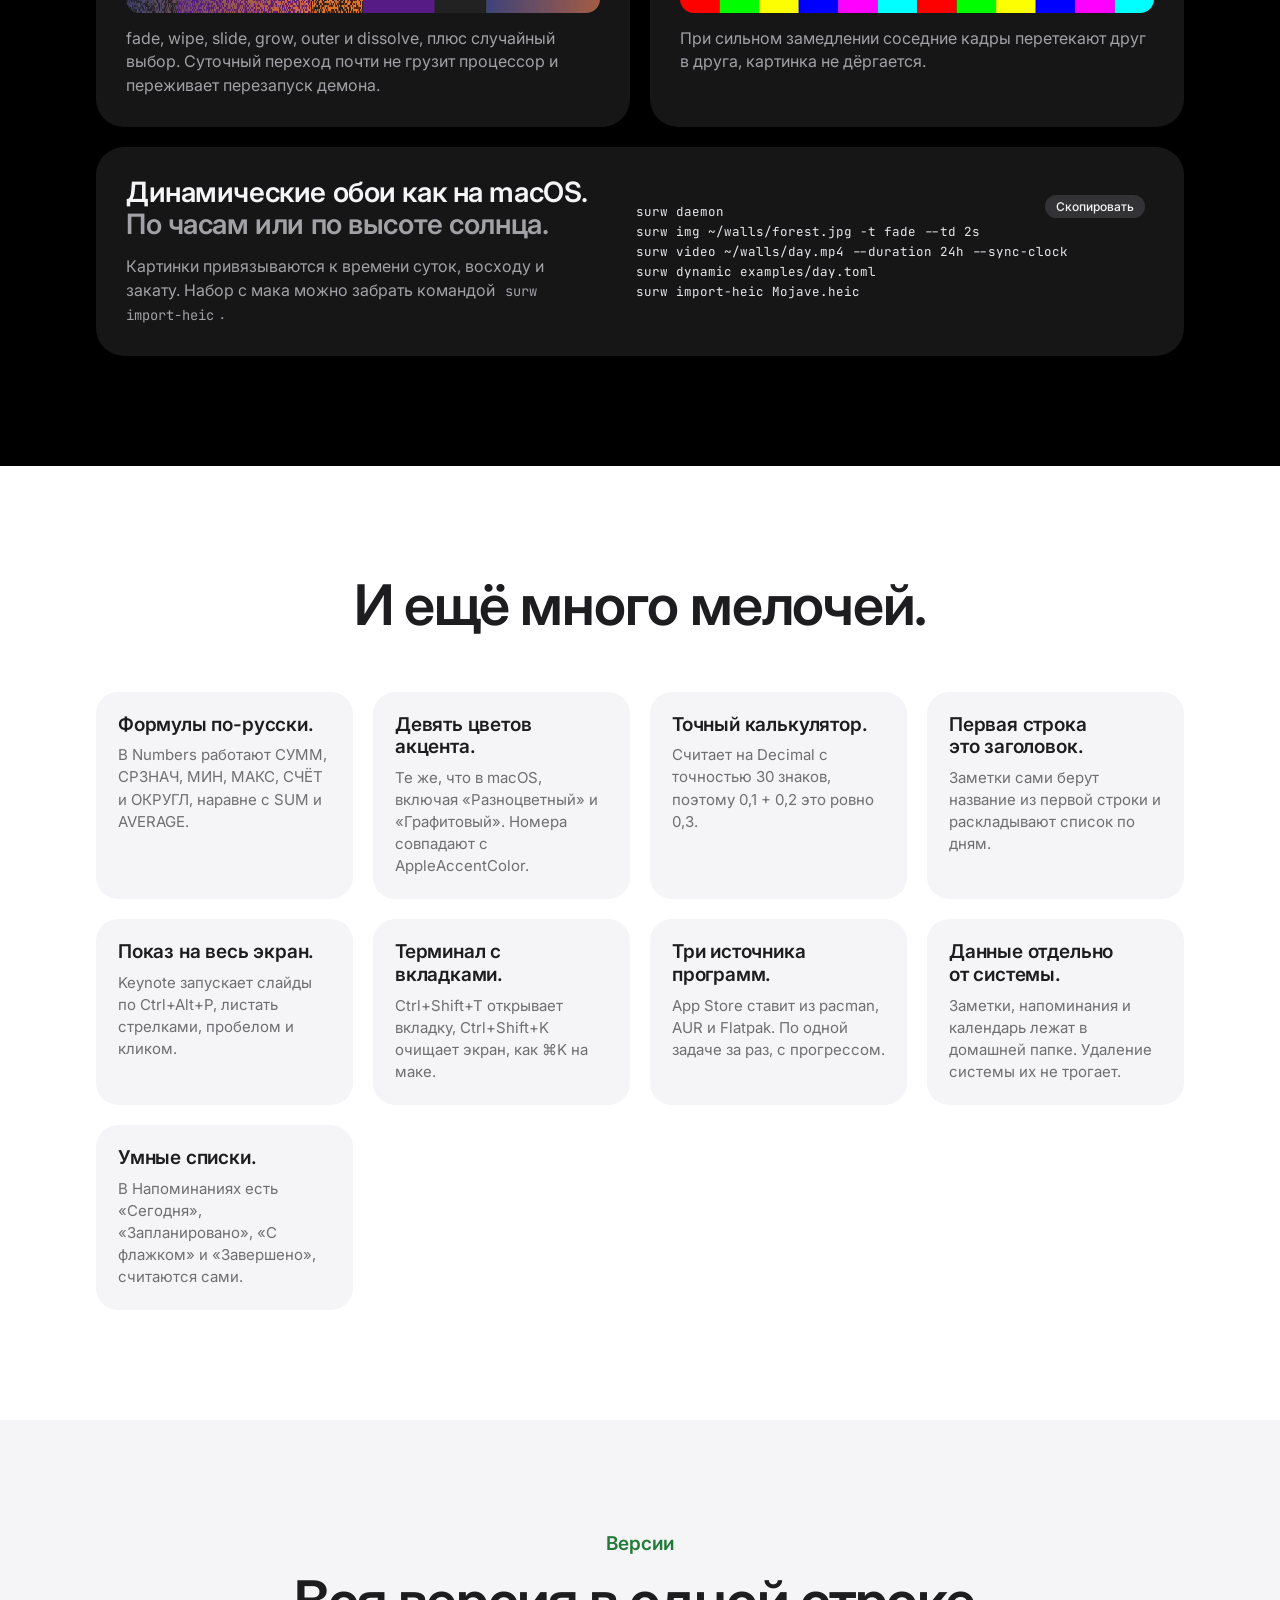
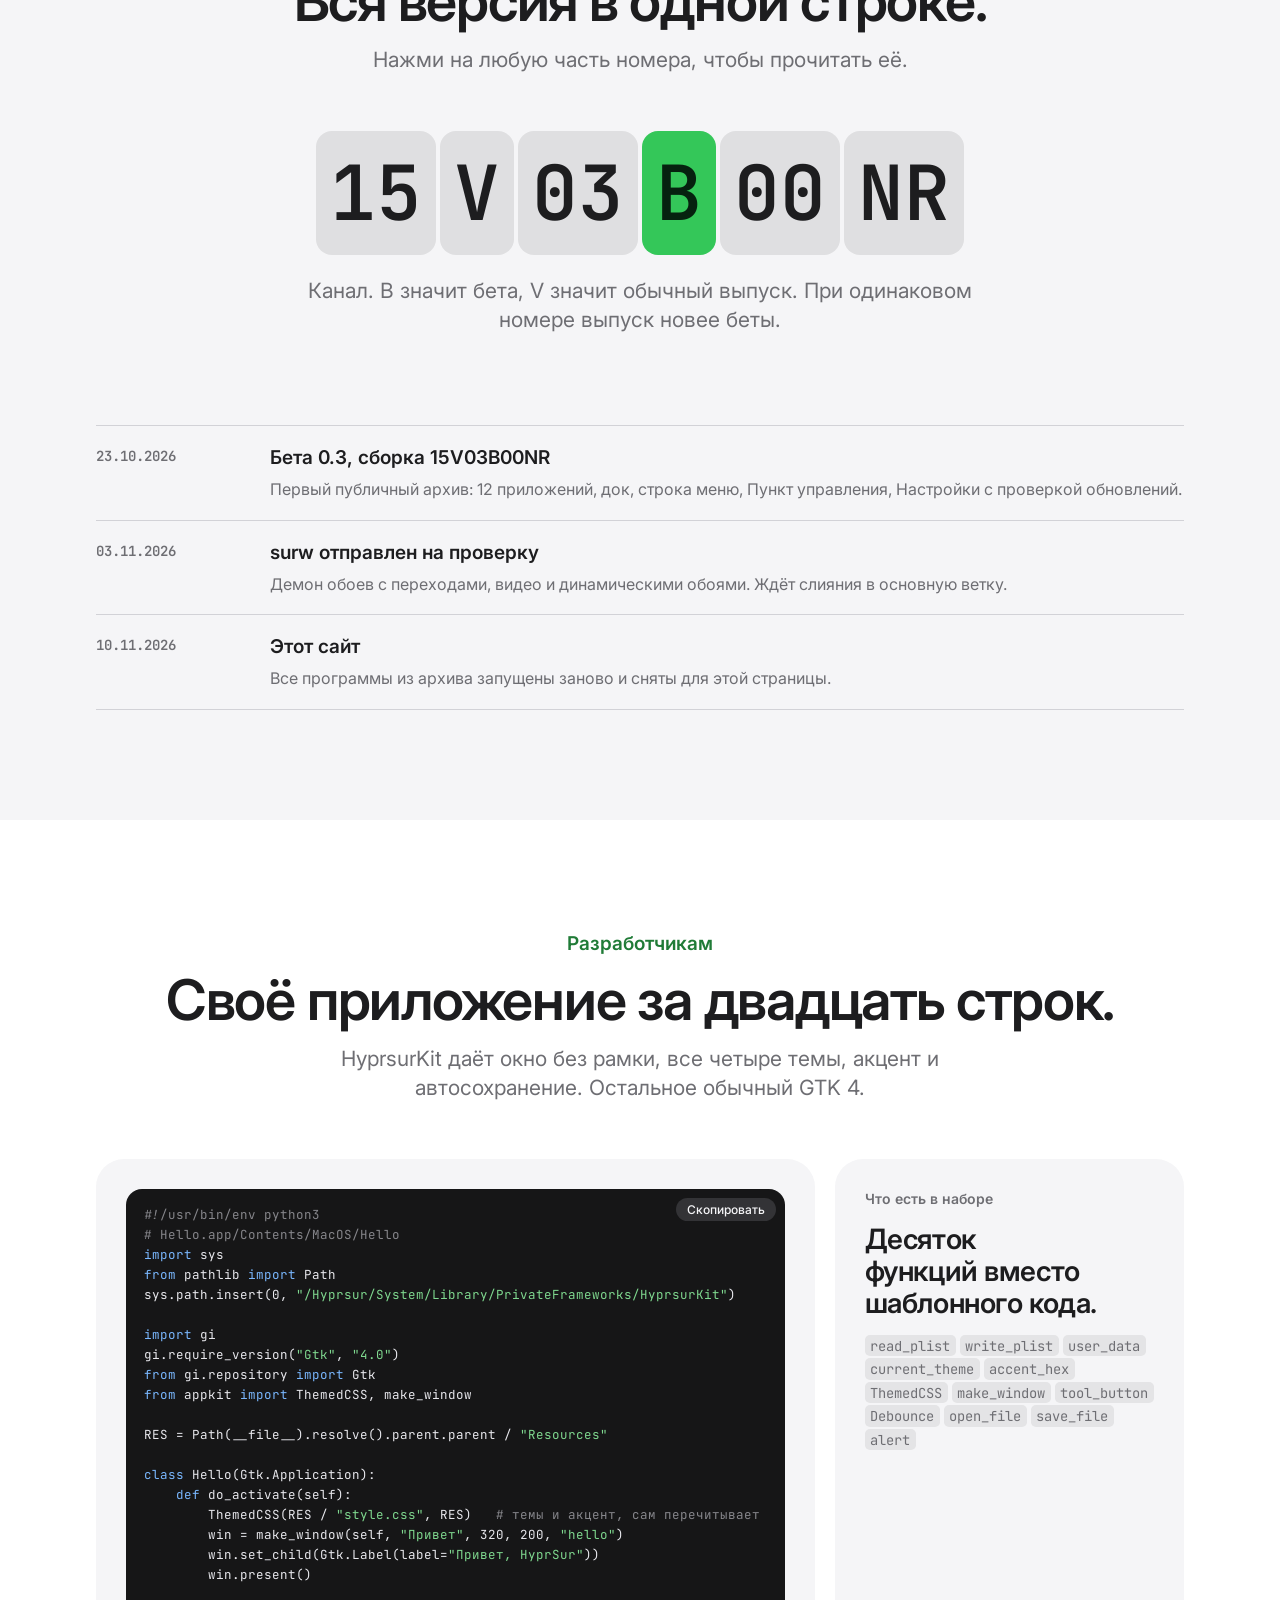
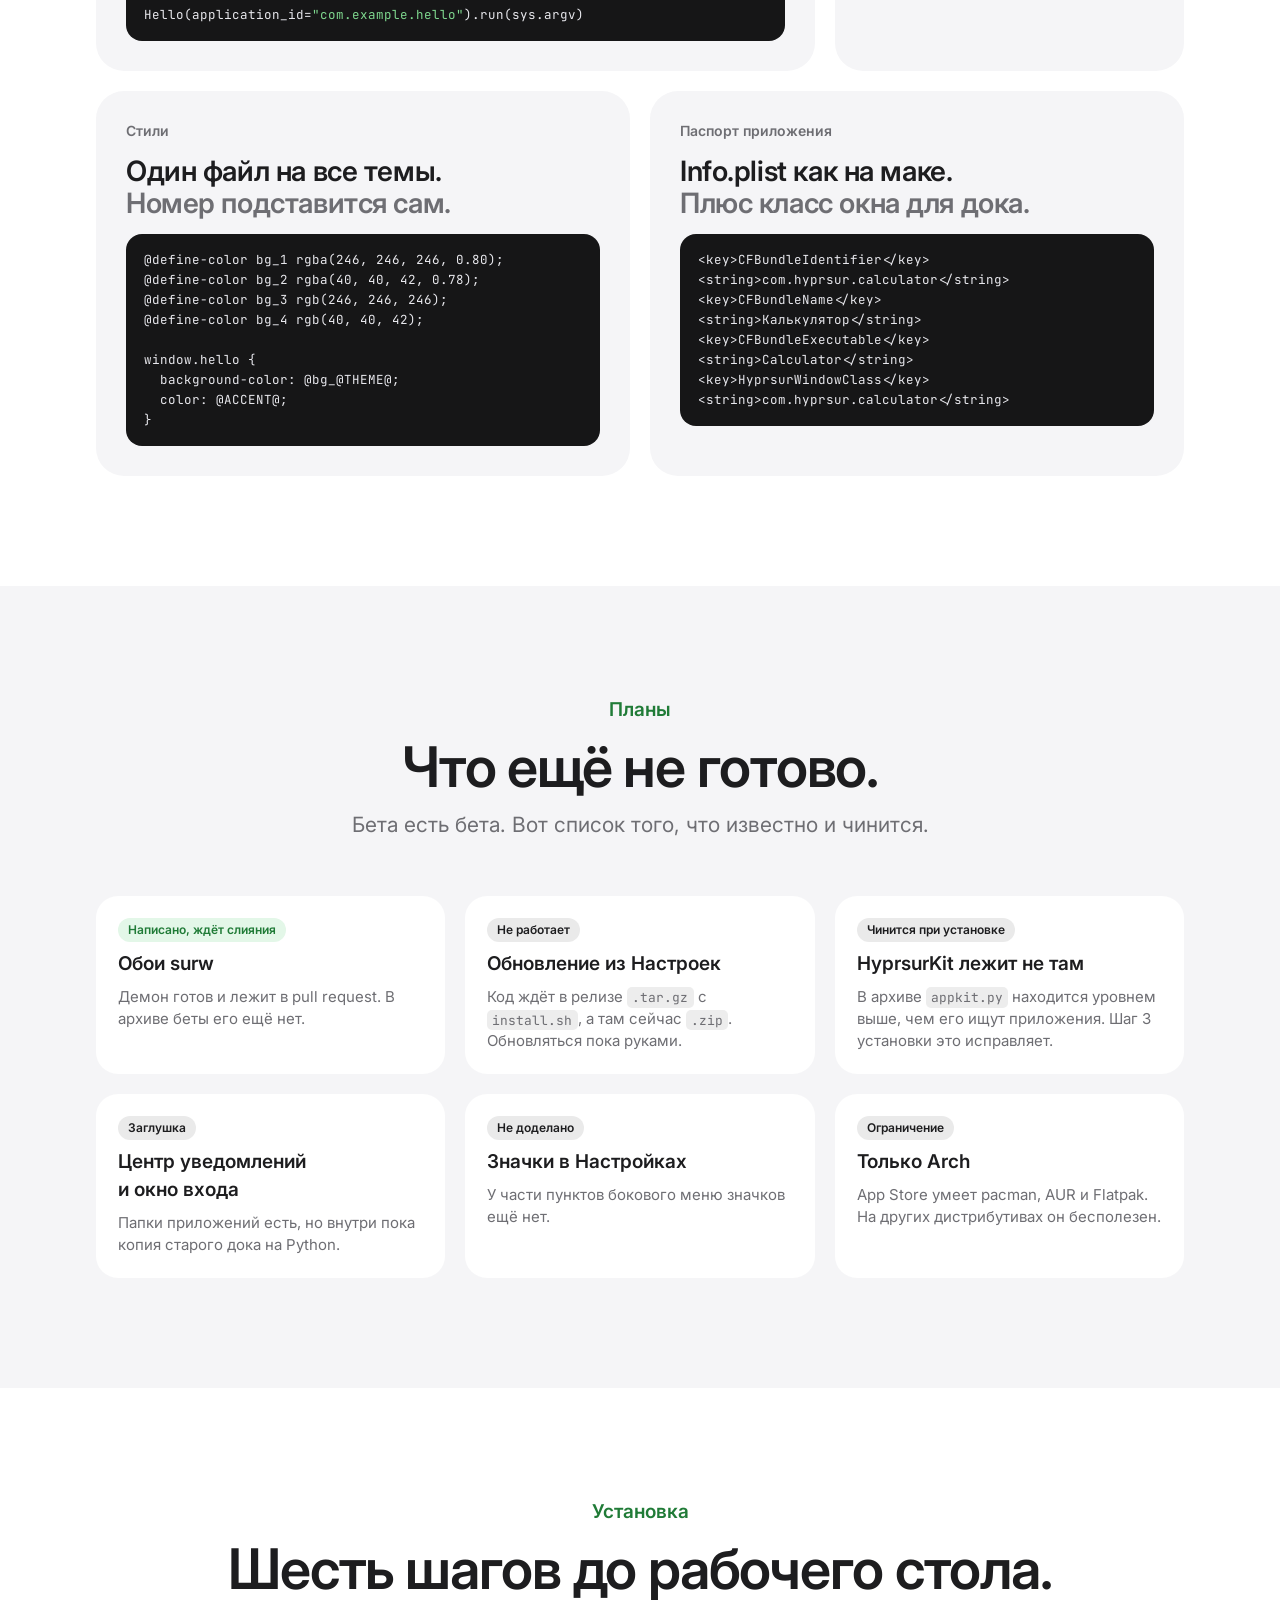
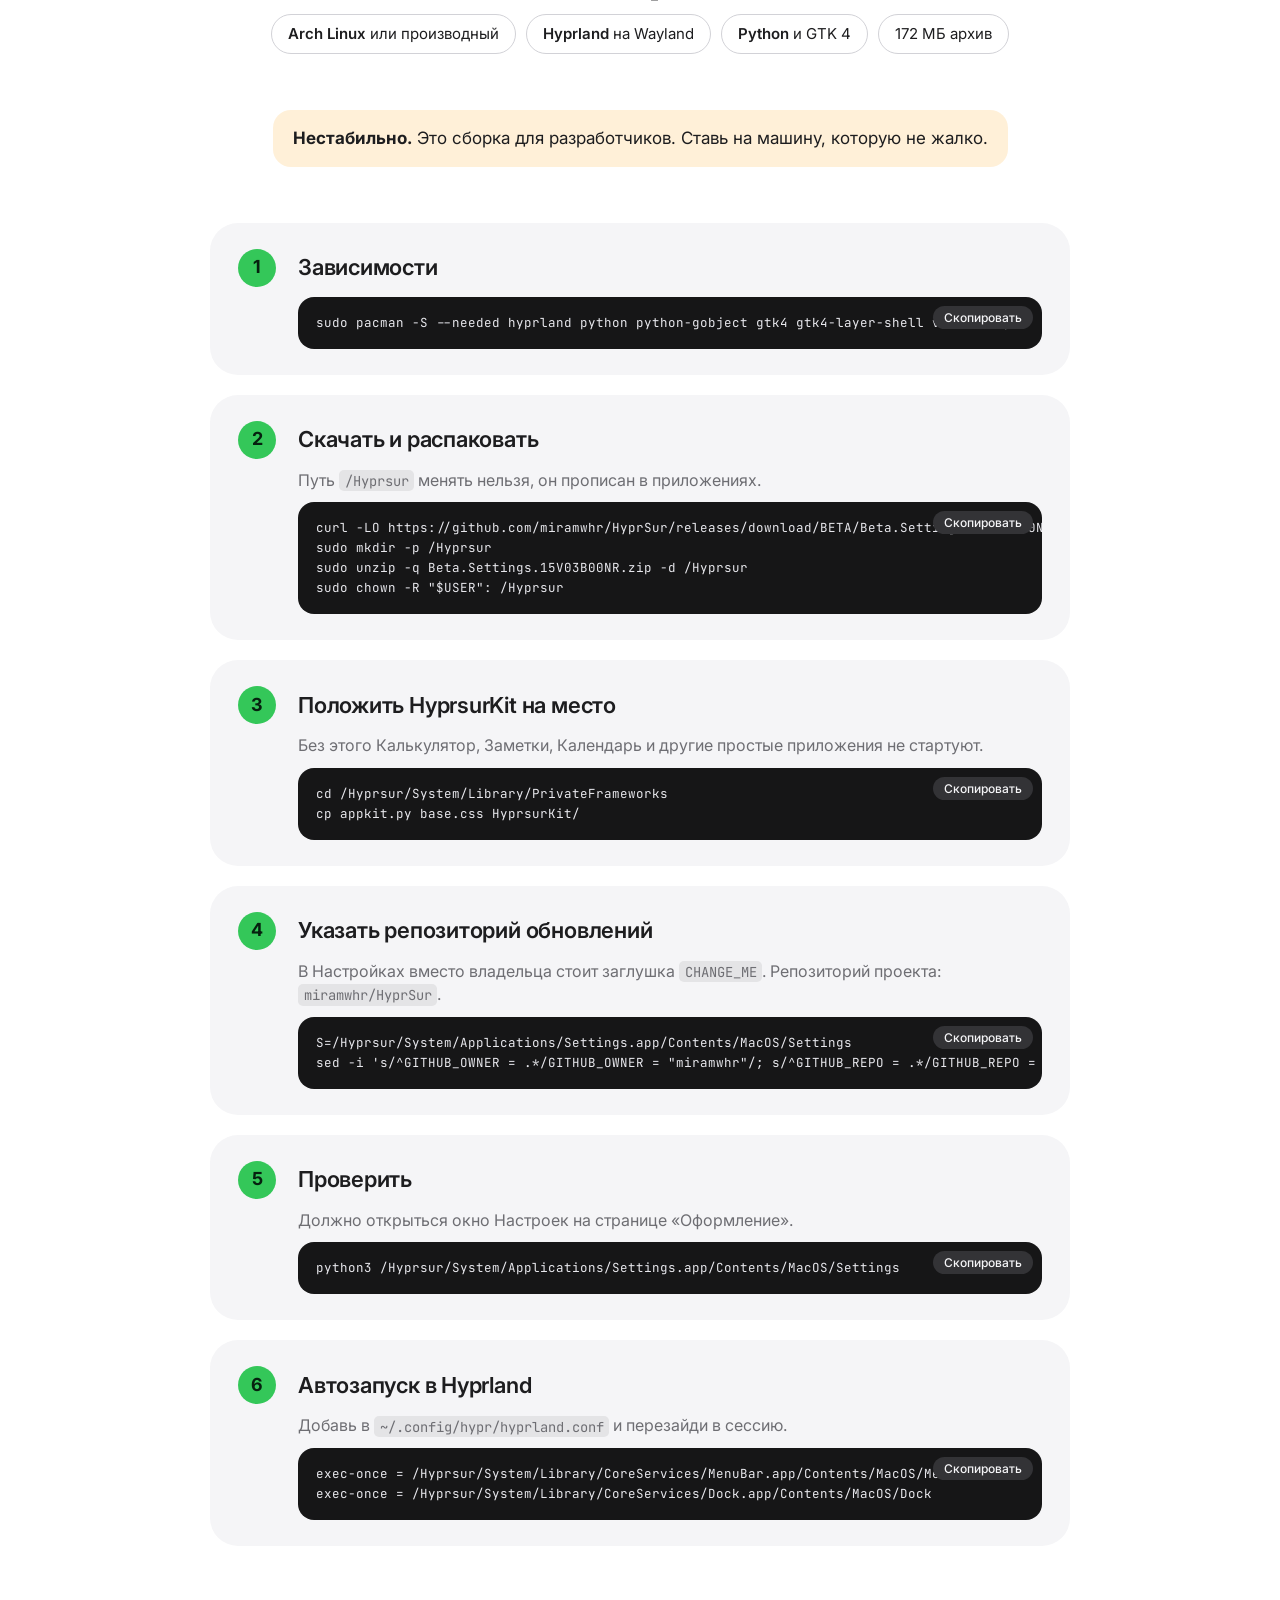
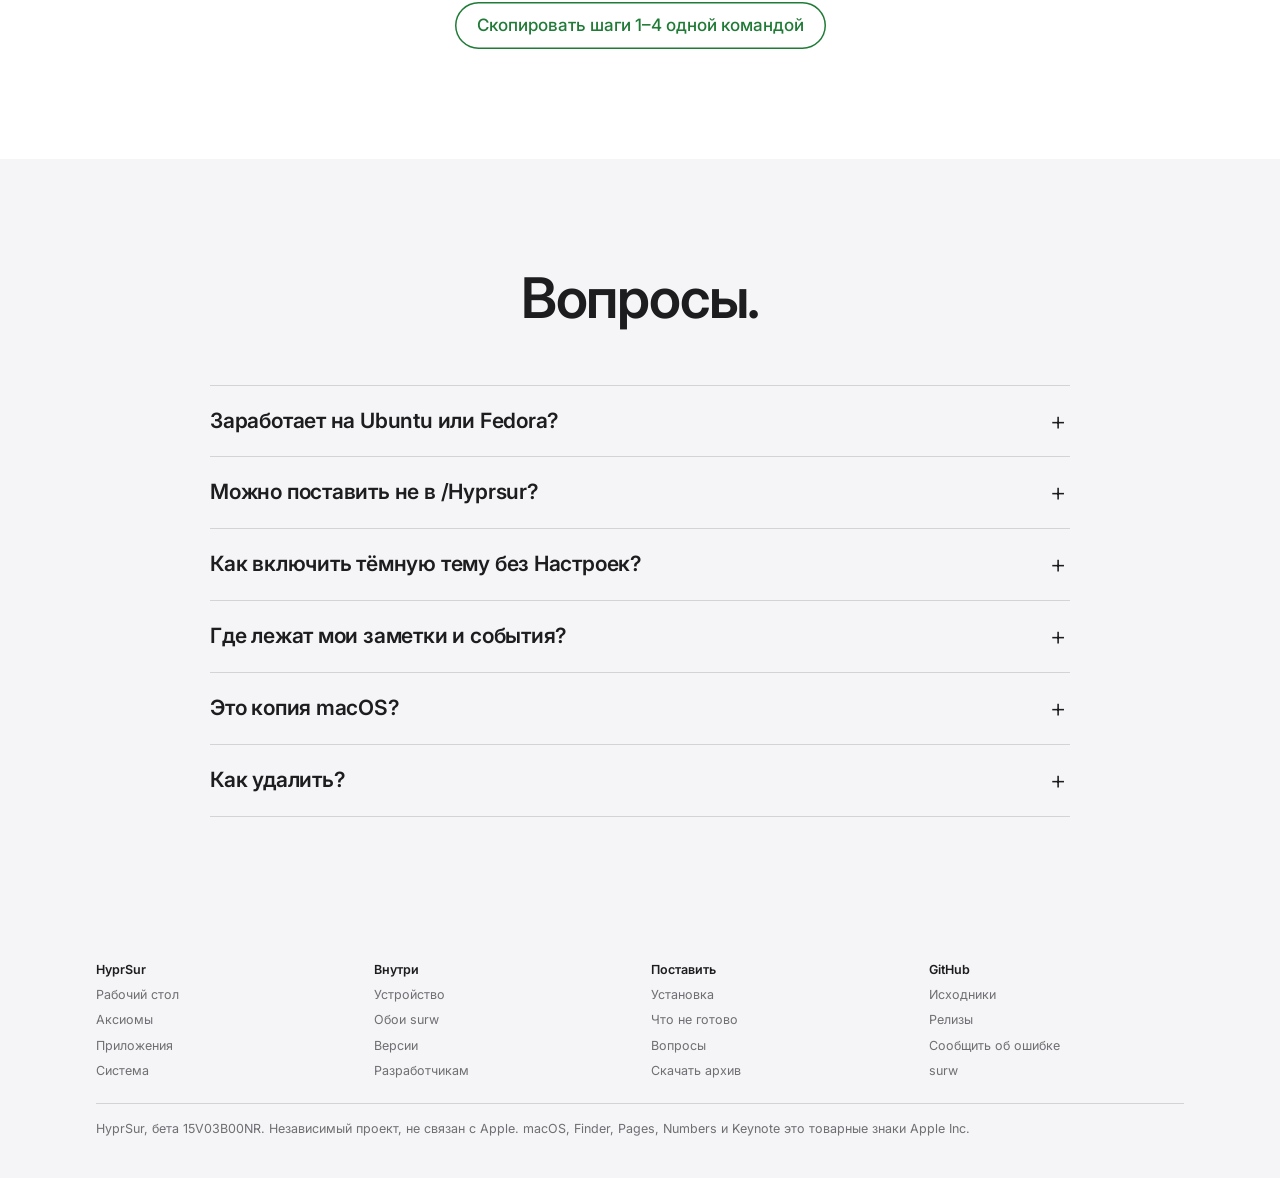
==== commit b6b5e651: "Rebuild the site around a live HyprSur desktop The page now opens with an interactive desktop: dock," ====
--- a/docs/index.html
+++ b/docs/index.html
@@ -5,610 +5,525 @@
 <meta name="viewport" content="width=device-width, initial-scale=1, viewport-fit=cover">
 <title>HyprSur</title>
 <meta name="claude:viewport-fit-sides" content="cover">
-<meta name="description" content="HyprSur: оболочка для Hyprland в духе macOS. Что уже сделано, скриншоты приложений и установка беты 15V03B00NR.">
+<meta name="description" content="HyprSur: рабочий стол в духе macOS для Hyprland. Живая демонстрация, приложения, устройство системы и установка беты 15V03B00NR.">
 <link rel="preconnect" href="https://fonts.googleapis.com">
 <link rel="preconnect" href="https://fonts.gstatic.com" crossorigin>
-<link rel="stylesheet" href="https://fonts.googleapis.com/css2?family=Golos+Text:wght@400;500;600;700;800&family=JetBrains+Mono:wght@400;500;700&display=swap">
-<style>
-/* Раскладка: слева узкая колонка-оглавление, как боковое меню Finder; справа одна колонка текста. */
-:root {
-  --bg: #f4f5f3;
-  --panel: #ffffff;
-  --desk: #e6e9e4;
-  --fg: #171a17;
-  --muted: #5d655e;
-  --line: #d6dad4;
-  --accent: #1c8a3d;
-  --accent-soft: #dcefe0;
-  --on-accent: #ffffff;
-  --code-bg: #1b1e1b;
-  --code-fg: #e4e9e3;
-  --code-muted: #8d978e;
-  --warn: #9a5b00;
-  --warn-soft: #fbefd6;
-  --shadow: 0 1px 2px rgba(20, 30, 20, .06), 0 12px 32px rgba(20, 30, 20, .10);
-  --sans: "Golos Text", "Segoe UI", system-ui, -apple-system, "Helvetica Neue", Arial, sans-serif;
-  --mono: "JetBrains Mono", ui-monospace, "SF Mono", Menlo, Consolas, monospace;
-}
-@media (prefers-color-scheme: dark) {
-  :root:not([data-theme="light"]) {
-    --bg: #131513; --panel: #1b1e1b; --desk: #0d0f0d; --fg: #e9ece8; --muted: #9aa39b;
-    --line: #2c312c; --accent: #46c768; --accent-soft: #1b3323; --on-accent: #08130b;
-    --code-bg: #0b0d0b; --code-fg: #e4e9e3; --code-muted: #7f8980;
-    --warn: #e8b45a; --warn-soft: #2e2613;
-    --shadow: 0 1px 2px rgba(0, 0, 0, .4), 0 12px 32px rgba(0, 0, 0, .45);
-    color-scheme: dark;
-  }
-}
-:root[data-theme="dark"] {
-  --bg: #131513; --panel: #1b1e1b; --desk: #0d0f0d; --fg: #e9ece8; --muted: #9aa39b;
-  --line: #2c312c; --accent: #46c768; --accent-soft: #1b3323; --on-accent: #08130b;
-  --code-bg: #0b0d0b; --code-fg: #e4e9e3; --code-muted: #7f8980;
-  --warn: #e8b45a; --warn-soft: #2e2613;
-  --shadow: 0 1px 2px rgba(0, 0, 0, .4), 0 12px 32px rgba(0, 0, 0, .45);
-  color-scheme: dark;
-}
-
-*, *::before, *::after { box-sizing: border-box; }
-html { scroll-behavior: smooth; scroll-padding-top: 24px; }
-body {
-  margin: 0;
-  background: var(--bg);
-  color: var(--fg);
-  font: 400 17px/1.6 var(--sans);
-  -webkit-text-size-adjust: 100%;
-}
-img { max-width: 100%; }
-a { color: var(--accent); text-underline-offset: 3px; }
-code, kbd, pre { font-family: var(--mono); }
-code { font-size: .88em; background: var(--desk); padding: .1em .35em; border-radius: 4px; overflow-wrap: anywhere; }
-button { font: inherit; color: inherit; cursor: pointer; }
-:focus-visible { outline: 2px solid var(--accent); outline-offset: 2px; }
-
-.shell {
-  display: grid;
-  grid-template-columns: 210px minmax(0, 1fr);
-  gap: 56px;
-  max-width: 1180px;
-  margin: 0 auto;
-  padding-block: 40px 80px;
-  padding-left: max(16px, env(safe-area-inset-left, 0px));
-  padding-right: max(16px, env(safe-area-inset-right, 0px));
-}
-
-/* оглавление */
-.side { position: sticky; top: calc(24px + env(safe-area-inset-top, 0px)); align-self: start; display: flex; flex-direction: column; gap: 22px; }
-.brand { font-weight: 800; font-size: 22px; letter-spacing: -.02em; color: var(--fg); text-decoration: none; }
-.brand span { color: var(--accent); }
-.toc { display: flex; flex-direction: column; gap: 2px; }
-.toc a {
-  display: block; padding: 6px 10px; border-radius: 7px;
-  color: var(--muted); text-decoration: none; font-size: 15px; font-weight: 500;
-}
-.toc a:hover { color: var(--fg); background: var(--desk); }
-.toc a.on { color: var(--on-accent); background: var(--accent); }
-.side-tools { display: flex; flex-direction: column; gap: 8px; align-items: flex-start; }
-.ghost {
-  border: 1px solid var(--line); background: var(--panel); border-radius: 7px;
-  padding: 6px 10px; font-size: 14px; font-weight: 500;
-}
-.ghost:hover { border-color: var(--muted); }
-.side small { color: var(--muted); font-size: 13px; line-height: 1.45; }
-
-main { display: flex; flex-direction: column; gap: 88px; min-width: 0; }
-section { display: flex; flex-direction: column; gap: 22px; min-width: 0; }
-h1, h2, h3 { margin: 0; text-wrap: balance; letter-spacing: -.02em; line-height: 1.12; }
-h1 { font-size: clamp(44px, 8vw, 84px); font-weight: 800; letter-spacing: -.045em; }
-h2 { font-size: clamp(28px, 4vw, 38px); font-weight: 700; }
-h3 { font-size: 19px; font-weight: 700; letter-spacing: -.01em; }
-p { margin: 0; max-width: 66ch; }
-.lead { font-size: 21px; line-height: 1.5; max-width: 34em; }
-.muted { color: var(--muted); }
-
-/* шапка */
-.top { gap: 26px; }
-.actions { display: flex; flex-wrap: wrap; gap: 10px; align-items: center; }
-.btn {
-  display: inline-flex; align-items: center; gap: 8px;
-  padding: 11px 18px; border-radius: 9px; border: 1px solid transparent;
-  background: var(--accent); color: var(--on-accent);
-  font-weight: 600; font-size: 16px; text-decoration: none;
-}
-.btn:hover { filter: brightness(1.08); }
-.btn.second { background: var(--panel); color: var(--fg); border-color: var(--line); }
-.btn.second:hover { filter: none; border-color: var(--muted); }
-.btn small { font-weight: 500; opacity: .8; font-size: 13px; }
-
-/* версия */
-.ver { display: flex; flex-direction: column; gap: 12px; padding: 20px; background: var(--panel); border: 1px solid var(--line); border-radius: 12px; max-width: 620px; }
-.ver-label { font-size: 13px; text-transform: uppercase; letter-spacing: .08em; color: var(--muted); font-weight: 600; }
-.ver-row { display: flex; flex-wrap: wrap; gap: 4px; }
-.seg {
-  font-family: var(--mono); font-weight: 700; font-size: clamp(22px, 5vw, 34px);
-  padding: 4px 10px; border-radius: 7px; border: 1px solid var(--line); background: var(--bg);
-  font-variant-numeric: tabular-nums;
-}
-.seg:hover { border-color: var(--accent); }
-.seg[aria-pressed="true"] { background: var(--accent); color: var(--on-accent); border-color: var(--accent); }
-.ver-out { min-height: 3.2em; font-size: 16px; }
-.ver-out b { font-family: var(--mono); }
-
-/* аксиомы */
-.axioms { list-style: none; margin: 0; padding: 0; counter-reset: ax; display: flex; flex-direction: column; border-top: 1px solid var(--line); }
-.axioms li {
-  counter-increment: ax;
-  display: grid; grid-template-columns: 54px minmax(0, 1fr); gap: 4px 12px;
-  padding: 18px 0; border-bottom: 1px solid var(--line);
-}
-.axioms li::before {
-  content: "A" counter(ax);
-  font-family: var(--mono); font-weight: 700; font-size: 15px; color: var(--accent); padding-top: 3px;
-}
-.axioms h3 { grid-column: 2; }
-.axioms p { grid-column: 2; color: var(--muted); font-size: 16px; }
-
-/* приложения */
-.apps { display: grid; grid-template-columns: 190px minmax(0, 1fr); gap: 18px; }
-.app-list { display: flex; flex-direction: column; gap: 2px; }
-.app-list button {
-  text-align: left; border: 0; background: none; padding: 7px 10px; border-radius: 7px;
-  font-size: 15.5px; font-weight: 500; display: flex; justify-content: space-between; gap: 8px; align-items: baseline;
-}
-.app-list button span { font-family: var(--mono); font-size: 11.5px; color: var(--muted); }
-.app-list button:hover { background: var(--desk); }
-.app-list button[aria-selected="true"] { background: var(--accent-soft); color: var(--fg); font-weight: 700; }
-.viewer { display: flex; flex-direction: column; gap: 14px; min-width: 0; }
-.stage {
-  position: relative; background: var(--desk); border: 1px solid var(--line); border-radius: 12px;
-  padding: 26px; display: flex; align-items: center; justify-content: center; min-height: 300px;
-}
-.shot { border: 0; padding: 0; background: none; display: block; border-radius: 12px; cursor: zoom-in; line-height: 0; }
-.shot img { display: block; max-height: 480px; width: auto; border-radius: 12px; box-shadow: var(--shadow); }
-.viewer-bar { display: flex; flex-wrap: wrap; gap: 10px; align-items: center; justify-content: space-between; }
-.pair { display: inline-flex; border: 1px solid var(--line); border-radius: 8px; overflow: hidden; background: var(--panel); }
-.pair button { border: 0; background: none; padding: 6px 12px; font-size: 14px; font-weight: 500; }
-.pair button + button { border-left: 1px solid var(--line); }
-.pair button[aria-pressed="true"] { background: var(--fg); color: var(--bg); }
-.pair button:disabled { color: var(--muted); opacity: .5; cursor: default; }
-.app-info { display: flex; flex-direction: column; gap: 10px; }
-.facts { margin: 0; display: grid; grid-template-columns: max-content minmax(0, 1fr); gap: 4px 16px; font-size: 14.5px; }
-.facts dt { color: var(--muted); }
-.facts dd { margin: 0; font-family: var(--mono); font-size: 13px; overflow-wrap: anywhere; }
-
-/* таблица системы */
-.scroll { overflow-x: auto; border: 1px solid var(--line); border-radius: 12px; background: var(--panel); }
-table { border-collapse: collapse; width: 100%; min-width: 560px; font-size: 15.5px; }
-th, td { text-align: left; vertical-align: top; padding: 12px 16px; border-bottom: 1px solid var(--line); }
-tr:last-child td { border-bottom: 0; }
-th { font-size: 13px; text-transform: uppercase; letter-spacing: .07em; color: var(--muted); font-weight: 600; }
-td:first-child { font-weight: 700; white-space: nowrap; }
-td:nth-child(2) { font-family: var(--mono); font-size: 13px; color: var(--muted); white-space: nowrap; }
-
-.todo { margin: 0; padding: 0; list-style: none; display: flex; flex-direction: column; gap: 10px; }
-.todo li { padding-left: 22px; position: relative; max-width: 66ch; }
-.todo li::before { content: ""; position: absolute; left: 0; top: .5em; width: 11px; height: 11px; border: 2px solid var(--muted); border-radius: 3px; }
-
-/* установка */
-.note { background: var(--warn-soft); color: var(--fg); border-radius: 10px; padding: 14px 16px; max-width: 66ch; font-size: 16px; }
-.note b { color: var(--warn); }
-.steps { list-style: none; margin: 0; padding: 0; counter-reset: st; display: flex; flex-direction: column; gap: 26px; }
-.steps > li { counter-increment: st; display: flex; flex-direction: column; gap: 10px; min-width: 0; }
-.steps h3::before { content: counter(st) ". "; color: var(--accent); }
-.cmd { position: relative; background: var(--code-bg); border-radius: 10px; }
-.cmd pre { margin: 0; padding: 16px 92px 16px 16px; overflow-x: auto; color: var(--code-fg); font-size: 13.5px; line-height: 1.65; }
-.cmd pre .c { color: var(--code-muted); }
-.copy {
-  position: absolute; top: 9px; right: 9px;
-  border: 1px solid #3a403a; background: #262a26; color: #e4e9e3;
-  border-radius: 6px; padding: 4px 9px; font-size: 12.5px; font-family: var(--sans); font-weight: 500;
-}
-.copy:hover { background: #333933; }
-.copy.done { background: #1c8a3d; border-color: #1c8a3d; color: #fff; }
-
-footer { border-top: 1px solid var(--line); padding-top: 22px; display: flex; flex-wrap: wrap; gap: 8px 22px; font-size: 15px; color: var(--muted); }
-
-/* увеличенный скриншот */
-dialog { border: 0; padding: 0; background: none; max-width: 96vw; max-height: 96vh; }
-dialog::backdrop { background: rgba(8, 10, 8, .82); }
-dialog img { display: block; max-width: 96vw; max-height: 88vh; border-radius: 12px; }
-dialog form { display: flex; justify-content: space-between; align-items: center; gap: 12px; padding-top: 10px; color: #e4e9e3; font-size: 14px; }
-dialog button { border: 1px solid #4a514a; background: #1b1e1b; color: #e4e9e3; border-radius: 7px; padding: 6px 12px; font-size: 14px; }
-
-@media (max-width: 860px) {
-  .shell { grid-template-columns: minmax(0, 1fr); gap: 28px; padding-block: 20px 60px; }
-  .side { position: static; flex-direction: row; flex-wrap: wrap; align-items: center; justify-content: space-between; gap: 12px; }
-  .toc { flex-direction: row; flex-wrap: wrap; order: 3; width: 100%; gap: 4px; }
-  .toc a { padding: 5px 9px; font-size: 14.5px; }
-  .side small { display: none; }
-  .side-tools { flex-direction: row; }
-  main { gap: 64px; }
-  .apps { grid-template-columns: minmax(0, 1fr); }
-  .app-list { flex-direction: row; flex-wrap: wrap; gap: 4px; }
-  .app-list button { border: 1px solid var(--line); background: var(--panel); padding: 5px 10px; font-size: 14.5px; }
-  .app-list button span { display: none; }
-  .stage { padding: 14px; min-height: 0; }
-  .lead { font-size: 19px; }
-}
-@media (prefers-reduced-motion: reduce) { html { scroll-behavior: auto; } }
-</style>
+<link rel="stylesheet" href="https://fonts.googleapis.com/css2?family=Inter:wght@300;400;500;600;700;800&family=JetBrains+Mono:wght@400;600&display=swap">
+<link rel="stylesheet" href="site.css">
 </head>
 <body>
-<div class="shell">
-
-  <aside class="side">
-    <a class="brand" href="#top">Hypr<span>Sur</span></a>
-    <nav class="toc" aria-label="Разделы">
+
+<nav class="lnav" aria-label="Разделы">
+  <div class="lnav-in">
+    <a class="lnav-name" href="#top">HyprSur</a>
+    <div class="lnav-links" id="lnav">
       <a href="#axioms">Аксиомы</a>
       <a href="#apps">Приложения</a>
       <a href="#system">Система</a>
-      <a href="#todo">Не готово</a>
-      <a href="#install">Установить</a>
-    </nav>
-    <div class="side-tools">
-      <button class="ghost" id="theme" type="button">Тёмная тема</button>
-    </div>
-    <small>Бета 0.3 от 23 октября 2026.<br>Только для разработчиков.</small>
-  </aside>
-
-  <main>
-
-    <section class="top" id="top">
-      <h1>HyprSur</h1>
-      <p class="lead">Оболочка для Hyprland, которая выглядит и устроена как macOS. Свой Dock, строка меню, Пункт управления, Настройки, Finder и ещё десяток приложений. Здесь записано, что из этого уже работает.</p>
-      <div class="actions">
+      <a href="#anatomy">Устройство</a>
+      <a href="#wallpaper">Обои</a>
+      <a href="#versions">Версии</a>
+      <a href="#dev">Разработчикам</a>
+      <a href="#plan">Планы</a>
+      <a href="#faq">Вопросы</a>
+    </div>
+    <button class="icon-btn" id="theme" type="button" aria-label="Сменить тему сайта">
+      <svg viewBox="0 0 16 16" fill="currentColor" aria-hidden="true"><path d="M8 1a7 7 0 1 0 0 14A7 7 0 0 0 8 1Zm0 12.5v-11a5.5 5.5 0 0 1 0 11Z"/></svg>
+    </button>
+    <a class="pill" href="#install">Установить</a>
+  </div>
+</nav>
+
+<main>
+
+<section class="band hero" id="top">
+  <div class="in">
+    <div class="head">
+      <p class="eyebrow">Бета 0.3 для Hyprland</p>
+      <h1>Hypr<span>Sur</span></h1>
+      <p class="tag">Рабочий стол как на Mac. Только это Linux, и всё можно открыть и поправить.</p>
+      <div class="cta">
         <a class="btn" href="#install">Установить</a>
-        <a class="btn second" href="https://github.com/miramwhr/HyprSur/releases/download/BETA/Beta.Settings.15V03B00NR.zip">Скачать бету <small>.zip, 172 МБ</small></a>
-        <a class="btn second" href="https://github.com/miramwhr/HyprSur">GitHub</a>
-      </div>
-
-      <div class="ver">
-        <span class="ver-label">Текущая версия. Нажми на часть, чтобы прочитать её</span>
-        <div class="ver-row" id="ver-row" role="group" aria-label="Части номера версии"></div>
-        <p class="ver-out" id="ver-out" aria-live="polite"></p>
-      </div>
-    </section>
-
-    <section id="axioms">
-      <h2>Аксиомы</h2>
-      <p>Правила, которые в проекте не обсуждаются. Всё остальное из них следует. Каждое можно проверить по коду беты.</p>
-      <ol class="axioms">
-        <li>
-          <h3>Система живёт в одной папке</h3>
-          <p>Всё лежит в <code>/Hyprsur</code> и разложено как на маке: <code>System/Applications</code>, <code>System/Library/CoreServices</code>, <code>Library/Preferences</code>. Приложение это папка <code>.app</code> с <code>Contents/MacOS</code>, <code>Resources</code> и <code>Info.plist</code>.</p>
-        </li>
-        <li>
-          <h3>Настройка это plist</h3>
-          <p>Никаких своих форматов конфигов. Настройки пишут ключи в <code>.GlobalPreferences.plist</code> и <code>com.hyprsur.*.plist</code>, запись атомарная: временный файл, потом замена.</p>
-        </li>
-        <li>
-          <h3>Ничего не перезапускается</h3>
-          <p>Приложения раз в секунду смотрят на время изменения plist и своих стилей. Сменил акцент или тему в Настройках, и открытые окна перекрасились сами.</p>
-        </li>
-        <li>
-          <h3>Вид лежит отдельно от кода</h3>
-          <p>Код задаёт только структуру и CSS-классы. Цвета, отступы, скругления и тени находятся в <code>style.css</code> рядом с приложением, его можно править на ходу.</p>
-        </li>
-        <li>
-          <h3>Тем всегда четыре</h3>
-          <p>Светлая, тёмная и обе без прозрачности. Номер темы от 1 до 4 стоит в именах иконок и подставляется в стили, поэтому каждый значок и каждый цвет есть во всех четырёх вариантах.</p>
-        </li>
-        <li>
-          <h3>Рамку окна рисует система</h3>
-          <p>Приложение открывает окно без заголовка и оставляет сверху пустую полосу. Три кружка и стекло Liquid Glass дорисовывает плагин Hyprland, одинаково для всех окон.</p>
-        </li>
-        <li>
-          <h3>Не притворяться</h3>
-          <p>Pages, Numbers и Keynote сохраняют свои файлы в собственном формате и прямо говорят, что настоящие документы Apple не откроют. То, что не доделано, называется недоделанным.</p>
-        </li>
-      </ol>
-    </section>
-
-    <section id="apps">
-      <h2>Приложения</h2>
-      <p>Двенадцать приложений из беты. Скриншоты сняты с запущенных программ из релиза, без монтажа. Кружков окна на них нет, потому что их рисует Hyprland (аксиома A6).</p>
-      <div class="apps">
-        <div class="app-list" id="app-list" role="tablist" aria-label="Приложения" aria-orientation="vertical"></div>
-        <div class="viewer">
-          <div class="stage">
-            <button class="shot" id="shot" type="button" aria-label="Увеличить скриншот">
-              <img id="shot-img" src="img/settings.webp" alt="Настройки HyprSur" width="920" height="640">
-            </button>
+        <a class="btn line" href="https://github.com/miramwhr/HyprSur">Исходники на GitHub</a>
+      </div>
+    </div>
+
+    <div class="desk" id="desk" aria-label="Демонстрация рабочего стола HyprSur">
+      <div class="mbar glass">
+        <button type="button" class="logo" id="m-logo" aria-haspopup="true" aria-expanded="false" aria-label="Меню HyprSur">HS</button>
+        <span class="app" id="m-app">Finder</span>
+        <span class="gap"></span>
+        <button type="button" id="m-search" aria-label="Spotlight">
+          <svg viewBox="0 0 16 16" fill="none" stroke="currentColor" stroke-width="1.8" stroke-linecap="round" aria-hidden="true"><circle cx="7" cy="7" r="4.5"/><path d="m10.5 10.5 3.5 3.5"/></svg>
+        </button>
+        <button type="button" id="m-cc" aria-haspopup="true" aria-expanded="false" aria-label="Пункт управления">
+          <svg viewBox="0 0 16 16" fill="currentColor" aria-hidden="true"><rect x="1" y="2.5" width="14" height="4.6" rx="2.3"/><circle cx="11.6" cy="4.8" r="1.5" fill="var(--chrome-solid)"/><rect x="1" y="8.9" width="14" height="4.6" rx="2.3" opacity=".55"/><circle cx="4.4" cy="11.2" r="1.5" fill="var(--chrome-solid)"/></svg>
+        </button>
+        <span class="clock"><span class="date" id="m-date"></span> <span id="m-time"></span></span>
+      </div>
+
+      <div class="pop glass menu" id="menu" role="menu" hidden>
+        <button type="button" role="menuitem" data-act="about">Об этой системе</button>
+        <hr>
+        <button type="button" role="menuitem" data-act="settings">Настройки…</button>
+        <button type="button" role="menuitem" data-act="launchpad">Launchpad</button>
+        <button type="button" role="menuitem" data-act="spotlight">Spotlight</button>
+        <hr>
+        <button type="button" role="menuitem" data-act="closeall">Закрыть все окна</button>
+        <button type="button" role="menuitem" data-act="reset">Вернуть как было</button>
+      </div>
+
+      <div class="pop glass cc" id="cc" hidden>
+        <div class="cc-tile">
+          <div class="cc-row"><span>Тёмное оформление<small>AppleInterfaceStyle</small></span><button type="button" class="sw" role="switch" id="sw-dark" aria-checked="false" aria-label="Тёмное оформление"></button></div>
+          <div class="cc-row"><span>Liquid Glass<small>HyprsurLiquidGlass</small></span><button type="button" class="sw" role="switch" id="sw-glass" aria-checked="true" aria-label="Liquid Glass"></button></div>
+          <div class="cc-row"><span>Без прозрачности<small>reduceTransparency</small></span><button type="button" class="sw" role="switch" id="sw-solid" aria-checked="false" aria-label="Без прозрачности"></button></div>
+        </div>
+        <div class="cc-tile">
+          <span>Цвет акцента</span>
+          <div class="dots" id="dots" role="group" aria-label="Цвет акцента"></div>
+        </div>
+        <div class="cc-tile"><div class="cc-log" id="cc-log" aria-live="polite"></div></div>
+      </div>
+
+      <div class="pop glass spot" id="spot" hidden>
+        <input id="spot-in" type="text" placeholder="Поиск Spotlight" autocomplete="off" aria-label="Поиск Spotlight">
+        <div class="spot-res" id="spot-res"></div>
+      </div>
+
+      <div class="pop glass lpad" id="lpad" hidden>
+        <div class="lpad-grid" id="lpad-grid"></div>
+      </div>
+
+      <div class="wins" id="wins"></div>
+      <div class="dock glass" id="dock" role="toolbar" aria-label="Dock"></div>
+    </div>
+    <p class="hint">Это не видео. Нажимай на значки в доке, таскай окна за заголовок, открой Пункт управления справа вверху. Калькулятор и Терминал работают по-настоящему. Поиск: <kbd>Ctrl</kbd> + <kbd>K</kbd>.</p>
+  </div>
+</section>
+
+<section class="band alt" id="axioms">
+  <div class="in">
+    <div class="head">
+      <p class="eyebrow">Аксиомы</p>
+      <h2>Семь правил, которые здесь не обсуждаются.</h2>
+      <p class="sub">Всё остальное в проекте из них следует. Под каждым правилом стоит кусок из беты, которым его можно проверить.</p>
+    </div>
+    <div class="rail-wrap">
+      <div class="rail" id="rail">
+        <article class="ax"><span class="n">A1</span><h3>Система живёт в одной папке.</h3><p>Всё лежит в <code>/Hyprsur</code> и разложено как на маке. Приложение это папка <code>.app</code>.</p>
+<div class="proof">/Hyprsur/System/Applications
+/Hyprsur/System/Library/CoreServices
+/Hyprsur/Library/Preferences</div></article>
+        <article class="ax"><span class="n">A2</span><h3>Настройка это plist.</h3><p>Своих форматов конфигов нет. Запись атомарная: временный файл, потом замена.</p>
+<div class="proof">with open(tmp, "wb") as f:
+    plistlib.dump(data, f)
+os.replace(tmp, path)</div></article>
+        <article class="ax"><span class="n">A3</span><h3>Ничего не перезапускается.</h3><p>Окна раз в секунду сверяют время изменения plist и стилей. Сменил акцент, и всё перекрасилось.</p>
+<div class="proof">GLib.timeout_add(1000, self._tick)
+key = (mtime, _prefs_mtime(), theme)</div></article>
+        <article class="ax"><span class="n">A4</span><h3>Вид лежит отдельно от кода.</h3><p>Код задаёт структуру и классы. Цвета, отступы и тени живут в <code>style.css</code> рядом с приложением.</p>
+<div class="proof">window.calculator {
+  background-color: @calc_bg_@THEME@;
+  border-radius: 12px;
+}</div></article>
+        <article class="ax"><span class="n">A5</span><h3>Тем всегда четыре.</h3><p>Светлая, тёмная и обе без прозрачности. Каждый цвет и значок есть во всех четырёх.</p>
+<div class="proof">dark  = style == "Dark"
+solid = reduceTransparency
+theme = (2 if dark else 1) + (2 if solid else 0)</div></article>
+        <article class="ax"><span class="n">A6</span><h3>Рамку окна рисует система.</h3><p>Приложение оставляет сверху пустую полосу. Три кружка и стекло дорисовывает плагин Hyprland.</p>
+<div class="proof">win.set_decorated(False)
+# кружки и тень рисует hyprSur
+padding: 28px 10px 10px 10px;</div></article>
+        <article class="ax"><span class="n">A7</span><h3>Не притворяться.</h3><p>Pages, Numbers и Keynote честно говорят, что настоящие файлы Apple не откроют. Недоделанное называется недоделанным.</p>
+<div class="proof">Файл .pages здесь — свой формат
+(plist), не настоящий Pages от Apple</div></article>
+      </div>
+      <div class="paddles">
+        <button class="paddle" id="rail-prev" type="button" aria-label="Предыдущая аксиома">‹</button>
+        <button class="paddle" id="rail-next" type="button" aria-label="Следующая аксиома">›</button>
+      </div>
+    </div>
+  </div>
+</section>
+
+<section class="band" id="apps">
+  <div class="in">
+    <div class="head">
+      <p class="eyebrow">Приложения</p>
+      <h2>Двенадцать программ. Каждая запускается.</h2>
+      <p class="sub">Скриншоты сняты с программ из релиза, без монтажа. Заметки, события и напоминания на них вписаны для примера.</p>
+    </div>
+    <div class="chips" id="chips" role="tablist" aria-label="Приложения"></div>
+    <div class="show" id="show" role="tabpanel">
+      <div class="show-pic">
+        <button class="shot" id="shot" type="button" aria-label="Увеличить скриншот"><img id="shot-img" src="img/settings.webp" alt="" width="920" height="640"></button>
+      </div>
+      <div class="show-txt">
+        <div class="show-top"><img id="show-icon" src="img/icon/settings.webp" alt="" width="58" height="58"><div><h3 id="show-name"></h3><span id="show-lang"></span></div></div>
+        <p class="say" id="show-say"></p>
+        <ul id="show-list"></ul>
+        <dl class="facts" id="show-facts"></dl>
+        <div class="show-act">
+          <div class="seg2" role="group" aria-label="Тема на скриншоте">
+            <button type="button" id="shot-light" aria-pressed="true">Светлая</button>
+            <button type="button" id="shot-dark" aria-pressed="false">Тёмная</button>
           </div>
-          <div class="viewer-bar">
-            <div class="pair" role="group" aria-label="Тема на скриншоте">
-              <button type="button" id="shot-light" aria-pressed="true">Светлая</button>
-              <button type="button" id="shot-dark" aria-pressed="false">Тёмная</button>
-            </div>
-            <div class="pair" role="group" aria-label="Листать приложения">
-              <button type="button" id="prev" aria-label="Предыдущее приложение">&larr; Назад</button>
-              <button type="button" id="next" aria-label="Следующее приложение">Дальше &rarr;</button>
+          <button type="button" class="btn" id="show-open">Открыть на столе</button>
+        </div>
+      </div>
+    </div>
+    <div class="wall-grid" id="wall-grid"></div>
+  </div>
+</section>
+
+<section class="band alt" id="system">
+  <div class="in">
+    <div class="head">
+      <p class="eyebrow">Система</p>
+      <h2>То, что вокруг окон.</h2>
+      <p class="sub">Док, строка меню и панели рисуются слоями поверх рабочего стола. Каждая часть это отдельная программа в <code>CoreServices</code>.</p>
+    </div>
+    <div class="bento">
+      <article class="tile w6">
+        <div class="split">
+          <div style="display:flex;flex-direction:column;gap:14px">
+            <span class="k">Пункт управления</span>
+            <h3>Свой движок вместо eww. <span>Читает тот же файл и понимает те же команды.</span></h3>
+            <p>Панели описаны в <code>eww.yuck</code> на 1113 строк: Wi-Fi, Bluetooth, AirDrop, звук, яркость, AirPlay и фокусирование. Вместо бинарника eww их разбирает и рисует код на Python.</p>
+            <div class="flow" aria-label="Как файл превращается в окно">
+              <span>eww.yuck</span><i>→</i><span>лексер</span><i>→</i><span>парсер</span><i>→</i><span>выражения</span><i>→</i><span>виджеты GTK</span><i>→</i><span>слой</span>
             </div>
           </div>
-          <div class="app-info" id="app-info" role="tabpanel">
-            <h3 id="app-name"></h3>
-            <p id="app-text"></p>
-            <dl class="facts" id="app-facts"></dl>
+          <div class="code"><pre><span class="c">;; из беты, eww.yuck</span>
+(<span class="b">defwindow</span> control_center
+  <span class="y">:namespace</span> <span class="s">"ewwblur"</span>
+  <span class="y">:geometry</span> (geometry <span class="y">:x</span> 9 <span class="y">:y</span> 9
+                      <span class="y">:width</span> 380 <span class="y">:height</span> 410
+                      <span class="y">:anchor</span> <span class="s">"top right"</span>)
+  (box <span class="y">:class</span> <span class="s">"glass-panel"</span> <span class="y">:orientation</span> <span class="s">"v"</span>
+    (eventbox
+      <span class="y">:class</span> <span class="s">"icon-button ${wifi_on ? 'on' : 'off'}"</span>
+      <span class="y">:onclick</span> <span class="s">"${EWW_CMD} update wifi_on=${!wifi_on}"</span>
+      (image <span class="y">:path</span> {wifi_on ? <span class="s">"./icons/wifi_on.svg"</span>
+                           : <span class="s">"./icons/wifi_off.svg"</span>}))))</pre></div>
+        </div>
+      </article>
+
+      <article class="tile">
+        <span class="k">Dock</span>
+        <h3>Клик переводит на окно. <span>Ещё клик листает окна одного приложения.</span></h3>
+        <p>Системные значки закреплены навсегда. Остальные это открытые сейчас окна и то, что ты закрепил правой кнопкой. Написан на Rust, стили лежат отдельно в <code>styles.css</code>.</p>
+        <div class="bottom"><a class="more" href="#top" data-desk="dock">Попробовать док наверху</a></div>
+      </article>
+
+      <article class="tile">
+        <span class="k">Строка меню</span>
+        <h3>Конфиг от waybar подходит как есть. <span>Правки подхватываются на лету.</span></h3>
+        <div class="code"><pre>{
+  <span class="b">"position"</span>: <span class="s">"top"</span>, <span class="b">"height"</span>: 35,
+  <span class="b">"modules-right"</span>: [<span class="s">"network"</span>, <span class="s">"pulseaudio"</span>,
+    <span class="s">"custom/search"</span>, <span class="s">"custom/control_center"</span>,
+    <span class="s">"custom/date"</span>, <span class="s">"clock"</span>],
+  <span class="b">"clock"</span>: { <span class="b">"format"</span>: <span class="s">"{:%H:%M}"</span> }
+}</pre></div>
+        <p>Команды <code>MenuBar reload</code> и <code>MenuBar kill</code> управляют уже запущенной строкой.</p>
+      </article>
+
+      <article class="tile w4">
+        <span class="k">Четыре темы</span>
+        <h3>Номер темы стоит прямо в имени файла.</h3>
+        <p>Выбери тему и состояние. Так называются значки в <code>CoreGlyphs.bundle</code>, их там 133.</p>
+        <div class="themes4" id="themes4" role="group" aria-label="Тема значка"></div>
+        <div class="seg2" role="group" aria-label="Состояние значка" style="align-self:flex-start">
+          <button type="button" id="g-on" aria-pressed="true">Включено</button>
+          <button type="button" id="g-off" aria-pressed="false">Выключено</button>
+        </div>
+        <p class="fname" id="fname" aria-live="polite"></p>
+      </article>
+
+      <article class="tile w2">
+        <span class="k">Liquid Glass</span>
+        <h3>Стекло выключается одним ключом.</h3>
+        <p>WindowManager следит за <code>HyprsurLiquidGlass</code>, правит <code>hyprsur.conf</code> и делает <code>hyprctl reload</code>.</p>
+        <div class="code"><pre>WindowManager toggle
+WindowManager on
+WindowManager off</pre></div>
+      </article>
+
+      <article class="tile w2">
+        <span class="k">Spotlight</span>
+        <h3>Поиск по программам поверх экрана.</h3>
+        <p>Ищет среди установленных программ по их <code>.desktop</code> файлам.</p>
+        <div class="bottom"><a class="more" href="#top" data-desk="spotlight">Открыть наверху</a></div>
+      </article>
+      <article class="tile w2">
+        <span class="k">Launchpad</span>
+        <h3>Все программы сеткой на весь экран.</h3>
+        <p>Открывается поверх рабочего стола, как на маке.</p>
+        <div class="bottom"><a class="more" href="#top" data-desk="launchpad">Открыть наверху</a></div>
+      </article>
+      <article class="tile w2">
+        <span class="k">SecurityAgent</span>
+        <h3>Окно пароля в стиле системы.</h3>
+        <p>Рядом лежит ссылка <code>askpass</code>, так что его можно отдать sudo.</p>
+      </article>
+    </div>
+  </div>
+</section>
+
+<section class="band" id="anatomy">
+  <div class="in">
+    <div class="head">
+      <p class="eyebrow">Устройство</p>
+      <h2>Открой папку и посмотри, что внутри.</h2>
+      <p class="sub">Это настоящее дерево беты. Нажимай на папки и файлы.</p>
+    </div>
+    <div class="tree-box">
+      <div class="tree" id="tree" role="tree" aria-label="Файлы HyprSur"></div>
+      <div class="leaf" aria-live="polite">
+        <span class="path" id="leaf-path"></span>
+        <h3 id="leaf-name"></h3>
+        <p id="leaf-text"></p>
+        <div class="code" id="leaf-code" hidden><pre></pre></div>
+      </div>
+    </div>
+  </div>
+</section>
+
+<section class="band night" id="wallpaper">
+  <div class="in">
+    <div class="head">
+      <p class="eyebrow">Обои · в работе</p>
+      <h2>surw. Обои, которые идут за солнцем.</h2>
+      <p class="sub">Свой демон обоев для Wayland. Написан на Rust, код готов и ждёт слияния.</p>
+      <a class="more" href="https://github.com/miramwhr/HyprSur/pull/2" style="color:color-mix(in srgb, var(--accent) 80%, #fff)">Смотреть pull request</a>
+    </div>
+    <div class="bento">
+      <article class="tile">
+        <h3>Шесть переходов. <span>От 300 миллисекунд до суток.</span></h3>
+        <img src="img/surw-transitions.webp" alt="Переходы surw: wipe, grow, dissolve и slide" width="1280" height="720" loading="lazy" style="border-radius:14px">
+        <p>fade, wipe, slide, grow, outer и dissolve, плюс случайный выбор. Суточный переход почти не грузит процессор и переживает перезапуск демона.</p>
+      </article>
+      <article class="tile">
+        <h3>Видео растягивается во времени. <span>Десять секунд на целый день.</span></h3>
+        <img src="img/surw-speed.webp" alt="Видео в surw: обычная скорость, ускорение и замедление со смешиванием кадров" width="1280" height="720" loading="lazy" style="border-radius:14px">
+        <p>При сильном замедлении соседние кадры перетекают друг в друга, картинка не дёргается.</p>
+      </article>
+      <article class="tile w6">
+        <div class="split">
+          <div style="display:flex;flex-direction:column;gap:14px">
+            <h3>Динамические обои как на macOS. <span>По часам или по высоте солнца.</span></h3>
+            <p>Картинки привязываются к времени суток, восходу и закату. Набор с мака можно забрать командой <code>surw import-heic</code>.</p>
           </div>
+          <div class="code copyable"><pre>surw daemon
+surw img ~/walls/forest.jpg -t fade --td 2s
+surw video ~/walls/day.mp4 --duration 24h --sync-clock
+surw dynamic examples/day.toml
+surw import-heic Mojave.heic</pre></div>
         </div>
-      </div>
-    </section>
-
-    <section id="system">
-      <h2>Система</h2>
-      <p>То, что работает вокруг окон. Эти части рисуются слоями поверх рабочего стола и запускаются только в самом Hyprland, поэтому скриншотов здесь нет.</p>
-      <div class="scroll">
-        <table>
-          <thead><tr><th>Что</th><th>На чём</th><th>Что делает</th></tr></thead>
-          <tbody>
-            <tr><td>Dock</td><td>Rust</td><td>Системные значки закреплены навсегда, остальные это открытые окна и то, что закрепил сам. Клик переводит фокус на окно, повторный клик листает окна одного приложения. Правой кнопкой можно закрепить или убрать.</td></tr>
-            <tr><td>Строка меню</td><td>Python</td><td>Конфиг в формате waybar: модули, часы, сеть, звук, свои кнопки. Понимает команды <code>reload</code> и <code>kill</code>, конфиг и стили перечитывает без перезапуска.</td></tr>
-            <tr><td>Пункт управления</td><td>Python</td><td>Свой движок вместо eww: читает тот же <code>eww.yuck</code> и принимает те же команды. Панели Wi-Fi, Bluetooth, AirDrop, звука, яркости, AirPlay и фокусирования.</td></tr>
-            <tr><td>Spotlight</td><td>Python</td><td>Строка поиска по установленным программам поверх экрана.</td></tr>
-            <tr><td>Launchpad</td><td>Python</td><td>Сетка всех приложений на весь экран.</td></tr>
-            <tr><td>WindowManager</td><td>Python</td><td>Выключатель Liquid Glass. Следит за ключом <code>HyprsurLiquidGlass</code>, правит <code>hyprsur.conf</code> и делает <code>hyprctl reload</code>.</td></tr>
-            <tr><td>SecurityAgent</td><td>Rust</td><td>Окно запроса пароля, работает и как <code>askpass</code> для sudo.</td></tr>
-            <tr><td>CoreGlyphs</td><td>133 файла</td><td>Общие значки. В имени файла записаны тема и состояние, например <code>Trash_1.0.2.svg</code>.</td></tr>
-            <tr><td>HyprsurKit</td><td>Python</td><td>Общий код простых приложений: чтение plist, темы, акцент, окно без рамки, автосохранение.</td></tr>
-          </tbody>
-        </table>
-      </div>
-    </section>
-
-    <section id="todo">
-      <h2>Что ещё не готово</h2>
-      <p>Бета есть бета. Вот что я знаю и чиню.</p>
-      <ul class="todo">
-        <li><b>Обои.</b> Свой демон <code>surw</code> (картинки, видео, переходы, динамические обои по солнцу) написан, но ещё не влит: <a href="https://github.com/miramwhr/HyprSur/pull/2">pull request 2</a>.</li>
-        <li><b>Обновление из Настроек.</b> Проверка смотрит GitHub Releases и ждёт архив <code>.tar.gz</code> с <code>install.sh</code> внутри. Сейчас в релизе лежит <code>.zip</code>, поэтому обновляться пока нужно руками.</li>
-        <li><b>HyprsurKit лежит не там.</b> В архиве <code>appkit.py</code> находится уровнем выше, чем его ищут приложения. Это исправляет шаг 3 установки.</li>
-        <li><b>Центр уведомлений и окно входа.</b> Папки есть, но внутри пока копия старого дока на Python.</li>
-        <li><b>Значки в боковом меню Настроек.</b> У части пунктов их ещё нет.</li>
-        <li><b>Только Arch.</b> App Store ставит программы через pacman, AUR и Flatpak, на других дистрибутивах он бесполезен.</li>
-      </ul>
-    </section>
-
-    <section id="install">
-      <h2>Установить</h2>
-      <p class="note"><b>Нестабильно.</b> Это сборка для разработчиков. Ставь на машину, которую не жалко, и не на основной рабочий компьютер.</p>
-      <p>Нужен Arch Linux (или производный) с Hyprland. Команды копируются кнопкой.</p>
-      <ol class="steps">
-        <li>
-          <h3>Зависимости</h3>
-          <div class="cmd"><pre>sudo pacman -S --needed hyprland python python-gobject gtk4 gtk4-layer-shell vte4 unzip</pre></div>
-        </li>
-        <li>
-          <h3>Скачать и распаковать в /Hyprsur</h3>
-          <p class="muted">Путь менять нельзя: он прописан в приложениях (аксиома A1).</p>
-          <div class="cmd"><pre>curl -LO https://github.com/miramwhr/HyprSur/releases/download/BETA/Beta.Settings.15V03B00NR.zip
+      </article>
+    </div>
+  </div>
+</section>
+
+<section class="band" id="more">
+  <div class="in">
+    <div class="head">
+      <h2>И ещё много мелочей.</h2>
+    </div>
+    <div class="mini">
+      <div><h3>Формулы по-русски.</h3><p>В Numbers работают СУММ, СРЗНАЧ, МИН, МАКС, СЧЁТ и ОКРУГЛ, наравне с SUM и AVERAGE.</p></div>
+      <div><h3>Девять цветов акцента.</h3><p>Те же, что в macOS, включая «Разноцветный» и «Графитовый». Номера совпадают с AppleAccentColor.</p></div>
+      <div><h3>Точный калькулятор.</h3><p>Считает на Decimal с точностью 30 знаков, поэтому 0,1 + 0,2 это ровно 0,3.</p></div>
+      <div><h3>Первая строка это заголовок.</h3><p>Заметки сами берут название из первой строки и раскладывают список по дням.</p></div>
+      <div><h3>Показ на весь экран.</h3><p>Keynote запускает слайды по Ctrl+Alt+P, листать стрелками, пробелом и кликом.</p></div>
+      <div><h3>Терминал с вкладками.</h3><p>Ctrl+Shift+T открывает вкладку, Ctrl+Shift+K очищает экран, как ⌘K на маке.</p></div>
+      <div><h3>Три источника программ.</h3><p>App Store ставит из pacman, AUR и Flatpak. По одной задаче за раз, с прогрессом.</p></div>
+      <div><h3>Данные отдельно от системы.</h3><p>Заметки, напоминания и календарь лежат в домашней папке. Удаление системы их не трогает.</p></div>
+      <div><h3>Умные списки.</h3><p>В Напоминаниях есть «Сегодня», «Запланировано», «С флажком» и «Завершено», считаются сами.</p></div>
+    </div>
+  </div>
+</section>
+
+<section class="band alt" id="versions">
+  <div class="in">
+    <div class="head">
+      <p class="eyebrow">Версии</p>
+      <h2>Вся версия в одной строке.</h2>
+      <p class="sub">Нажми на любую часть номера, чтобы прочитать её.</p>
+    </div>
+    <div class="ver-big">
+      <div class="ver-row" data-ver></div>
+      <p class="ver-out sub" style="margin-top:22px" aria-live="polite"></p>
+    </div>
+    <div class="line-list">
+      <div><span class="when">23.10.2026</span><h3>Бета 0.3, сборка 15V03B00NR</h3><p>Первый публичный архив: 12 приложений, док, строка меню, Пункт управления, Настройки с проверкой обновлений.</p></div>
+      <div><span class="when">03.11.2026</span><h3>surw отправлен на проверку</h3><p>Демон обоев с переходами, видео и динамическими обоями. Ждёт слияния в основную ветку.</p></div>
+      <div><span class="when">10.11.2026</span><h3>Этот сайт</h3><p>Все программы из архива запущены заново и сняты для этой страницы.</p></div>
+    </div>
+  </div>
+</section>
+
+<section class="band" id="dev">
+  <div class="in">
+    <div class="head">
+      <p class="eyebrow">Разработчикам</p>
+      <h2>Своё приложение за двадцать строк.</h2>
+      <p class="sub">HyprsurKit даёт окно без рамки, все четыре темы, акцент и автосохранение. Остальное обычный GTK 4.</p>
+    </div>
+    <div class="bento">
+      <article class="tile w4">
+        <div class="code copyable"><pre><span class="c">#!/usr/bin/env python3</span>
+<span class="c"># Hello.app/Contents/MacOS/Hello</span>
+<span class="b">import</span> sys
+<span class="b">from</span> pathlib <span class="b">import</span> Path
+sys.path.insert(0, <span class="s">"/Hyprsur/System/Library/PrivateFrameworks/HyprsurKit"</span>)
+
+<span class="b">import</span> gi
+gi.require_version(<span class="s">"Gtk"</span>, <span class="s">"4.0"</span>)
+<span class="b">from</span> gi.repository <span class="b">import</span> Gtk
+<span class="b">from</span> appkit <span class="b">import</span> ThemedCSS, make_window
+
+RES = Path(__file__).resolve().parent.parent / <span class="s">"Resources"</span>
+
+<span class="b">class</span> Hello(Gtk.Application):
+    <span class="b">def</span> do_activate(self):
+        ThemedCSS(RES / <span class="s">"style.css"</span>, RES)   <span class="c"># темы и акцент, сам перечитывает</span>
+        win = make_window(self, <span class="s">"Привет"</span>, 320, 200, <span class="s">"hello"</span>)
+        win.set_child(Gtk.Label(label=<span class="s">"Привет, HyprSur"</span>))
+        win.present()
+
+Hello(application_id=<span class="s">"com.example.hello"</span>).run(sys.argv)</pre></div>
+      </article>
+      <article class="tile w2">
+        <span class="k">Что есть в наборе</span>
+        <h3>Десяток функций вместо шаблонного кода.</h3>
+        <p><code>read_plist</code> <code>write_plist</code> <code>user_data</code> <code>current_theme</code> <code>accent_hex</code> <code>ThemedCSS</code> <code>make_window</code> <code>tool_button</code> <code>Debounce</code> <code>open_file</code> <code>save_file</code> <code>alert</code></p>
+      </article>
+      <article class="tile">
+        <span class="k">Стили</span>
+        <h3>Один файл на все темы. <span>Номер подставится сам.</span></h3>
+        <div class="code"><pre>@define-color bg_1 rgba(246, 246, 246, 0.80);
+@define-color bg_2 rgba(40, 40, 42, 0.78);
+@define-color bg_3 rgb(246, 246, 246);
+@define-color bg_4 rgb(40, 40, 42);
+
+window.hello {
+  background-color: @bg_@THEME@;
+  color: @ACCENT@;
+}</pre></div>
+      </article>
+      <article class="tile">
+        <span class="k">Паспорт приложения</span>
+        <h3>Info.plist как на маке. <span>Плюс класс окна для дока.</span></h3>
+        <div class="code"><pre>&lt;key&gt;CFBundleIdentifier&lt;/key&gt;
+&lt;string&gt;com.hyprsur.calculator&lt;/string&gt;
+&lt;key&gt;CFBundleName&lt;/key&gt;
+&lt;string&gt;Калькулятор&lt;/string&gt;
+&lt;key&gt;CFBundleExecutable&lt;/key&gt;
+&lt;string&gt;Calculator&lt;/string&gt;
+&lt;key&gt;HyprsurWindowClass&lt;/key&gt;
+&lt;string&gt;com.hyprsur.calculator&lt;/string&gt;</pre></div>
+      </article>
+    </div>
+  </div>
+</section>
+
+<section class="band alt" id="plan">
+  <div class="in">
+    <div class="head">
+      <p class="eyebrow">Планы</p>
+      <h2>Что ещё не готово.</h2>
+      <p class="sub">Бета есть бета. Вот список того, что известно и чинится.</p>
+    </div>
+    <div class="plan">
+      <div><span class="st wip">Написано, ждёт слияния</span><h3>Обои surw</h3><p>Демон готов и лежит в pull request. В архиве беты его ещё нет.</p></div>
+      <div><span class="st">Не работает</span><h3>Обновление из Настроек</h3><p>Код ждёт в релизе <code>.tar.gz</code> с <code>install.sh</code>, а там сейчас <code>.zip</code>. Обновляться пока руками.</p></div>
+      <div><span class="st">Чинится при установке</span><h3>HyprsurKit лежит не там</h3><p>В архиве <code>appkit.py</code> находится уровнем выше, чем его ищут приложения. Шаг 3 установки это исправляет.</p></div>
+      <div><span class="st">Заглушка</span><h3>Центр уведомлений и окно входа</h3><p>Папки приложений есть, но внутри пока копия старого дока на Python.</p></div>
+      <div><span class="st">Не доделано</span><h3>Значки в Настройках</h3><p>У части пунктов бокового меню значков ещё нет.</p></div>
+      <div><span class="st">Ограничение</span><h3>Только Arch</h3><p>App Store умеет pacman, AUR и Flatpak. На других дистрибутивах он бесполезен.</p></div>
+    </div>
+  </div>
+</section>
+
+<section class="band" id="install">
+  <div class="in">
+    <div class="head">
+      <p class="eyebrow">Установка</p>
+      <h2>Шесть шагов до рабочего стола.</h2>
+      <div class="compat">
+        <span><b>Arch Linux</b> или производный</span>
+        <span><b>Hyprland</b> на Wayland</span>
+        <span><b>Python</b> и GTK 4</span>
+        <span>172 МБ архив</span>
+      </div>
+    </div>
+    <p class="warn"><b>Нестабильно.</b> Это сборка для разработчиков. Ставь на машину, которую не жалко.</p>
+    <ol class="steps" id="steps">
+      <li><h3>Зависимости</h3>
+        <div class="code copyable"><pre>sudo pacman -S --needed hyprland python python-gobject gtk4 gtk4-layer-shell vte4 unzip</pre></div></li>
+      <li><h3>Скачать и распаковать</h3>
+        <p>Путь <code>/Hyprsur</code> менять нельзя, он прописан в приложениях.</p>
+        <div class="code copyable"><pre>curl -LO https://github.com/miramwhr/HyprSur/releases/download/BETA/Beta.Settings.15V03B00NR.zip
 sudo mkdir -p /Hyprsur
 sudo unzip -q Beta.Settings.15V03B00NR.zip -d /Hyprsur
-sudo chown -R "$USER": /Hyprsur</pre></div>
-        </li>
-        <li>
-          <h3>Положить HyprsurKit на место</h3>
-          <p class="muted">Без этого Калькулятор, Заметки, Календарь и остальные простые приложения не стартуют.</p>
-          <div class="cmd"><pre>cd /Hyprsur/System/Library/PrivateFrameworks
-cp appkit.py base.css HyprsurKit/</pre></div>
-        </li>
-        <li>
-          <h3>Указать репозиторий для обновлений</h3>
-          <p class="muted">В Настройках вместо владельца стоит заглушка <code>CHANGE_ME</code>. Репозиторий проекта: <code>miramwhr/HyprSur</code>.</p>
-          <div class="cmd"><pre>S=/Hyprsur/System/Applications/Settings.app/Contents/MacOS/Settings
-sed -i 's/^GITHUB_OWNER = .*/GITHUB_OWNER = "miramwhr"/; s/^GITHUB_REPO = .*/GITHUB_REPO = "HyprSur"/' "$S"</pre></div>
-        </li>
-        <li>
-          <h3>Проверить</h3>
-          <p class="muted">Должно открыться окно Настроек на странице «Оформление».</p>
-          <div class="cmd"><pre>python3 /Hyprsur/System/Applications/Settings.app/Contents/MacOS/Settings</pre></div>
-        </li>
-        <li>
-          <h3>Автозапуск в Hyprland</h3>
-          <p class="muted">Добавь в <code>~/.config/hypr/hyprland.conf</code> и перезайди в сессию.</p>
-          <div class="cmd"><pre><span class="c"># HyprSur</span>
-exec-once = /Hyprsur/System/Library/CoreServices/MenuBar.app/Contents/MacOS/MenuBar
-exec-once = /Hyprsur/System/Library/CoreServices/Dock.app/Contents/MacOS/Dock</pre></div>
-        </li>
-      </ol>
-      <p class="muted">Удалить: убрать две строки из <code>hyprland.conf</code> и стереть папку <code>/Hyprsur</code>. Свои заметки, напоминания и календарь лежат отдельно, в <code>~/Library/Application Support</code>.</p>
-    </section>
-
-    <footer>
-      <span>HyprSur, бета 15V03B00NR</span>
-      <a href="https://github.com/miramwhr/HyprSur">Исходники</a>
-      <a href="https://github.com/miramwhr/HyprSur/releases">Релизы</a>
-      <a href="https://github.com/miramwhr/HyprSur/issues">Сообщить об ошибке</a>
-      <a href="#top">Наверх</a>
-    </footer>
-
-  </main>
-</div>
+sudo chown -R "$USER": /Hyprsur</pre></div></li>
+      <li><h3>Положить HyprsurKit на место</h3>
+        <p>Без этого Калькулятор, Заметки, Календарь и другие простые приложения не стартуют.</p>
+        <div class="code copyable"><pre>cd /Hyprsur/System/Library/PrivateFrameworks
+cp appkit.py base.css HyprsurKit/</pre></div></li>
+      <li><h3>Указать репозиторий обновлений</h3>
+        <p>В Настройках вместо владельца стоит заглушка <code>CHANGE_ME</code>. Репозиторий проекта: <code>miramwhr/HyprSur</code>.</p>
+        <div class="code copyable"><pre>S=/Hyprsur/System/Applications/Settings.app/Contents/MacOS/Settings
+sed -i 's/^GITHUB_OWNER = .*/GITHUB_OWNER = "miramwhr"/; s/^GITHUB_REPO = .*/GITHUB_REPO = "HyprSur"/' "$S"</pre></div></li>
+      <li><h3>Проверить</h3>
+        <p>Должно открыться окно Настроек на странице «Оформление».</p>
+        <div class="code copyable"><pre>python3 /Hyprsur/System/Applications/Settings.app/Contents/MacOS/Settings</pre></div></li>
+      <li><h3>Автозапуск в Hyprland</h3>
+        <p>Добавь в <code>~/.config/hypr/hyprland.conf</code> и перезайди в сессию.</p>
+        <div class="code copyable"><pre>exec-once = /Hyprsur/System/Library/CoreServices/MenuBar.app/Contents/MacOS/MenuBar
+exec-once = /Hyprsur/System/Library/CoreServices/Dock.app/Contents/MacOS/Dock</pre></div></li>
+    </ol>
+    <div class="all"><button class="btn line" id="copy-all" type="button">Скопировать шаги 1–4 одной командой</button></div>
+  </div>
+</section>
+
+<section class="band alt" id="faq">
+  <div class="in">
+    <div class="head"><h2>Вопросы.</h2></div>
+    <div class="faq">
+      <details><summary>Заработает на Ubuntu или Fedora?</summary><div class="a"><p>Простые приложения да: им нужны только Python, PyGObject и GTK 4. Док, строка меню и панели требуют <code>gtk4-layer-shell</code> и Hyprland. App Store рассчитан только на pacman.</p></div></details>
+      <details><summary>Можно поставить не в /Hyprsur?</summary><div class="a"><p>Пока нет. Простые приложения читают переменную <code>HYPRSUR_ROOT</code>, но в Настройках, строке меню и Пункте управления путь вписан прямо.</p></div></details>
+      <details><summary>Как включить тёмную тему без Настроек?</summary><div class="a"><p>Записать ключ в общий plist. Открытые окна перекрасятся сами в течение секунды.</p>
+        <div class="code copyable"><pre>python3 -c "import plistlib; p='/Hyprsur/Library/Preferences/.GlobalPreferences.plist'; d=plistlib.load(open(p,'rb')); d['AppleInterfaceStyle']='Dark'; plistlib.dump(d,open(p,'wb'))"</pre></div></div></details>
+      <details><summary>Где лежат мои заметки и события?</summary><div class="a"><p>В <code>~/Library/Application Support</code>, по папке на приложение: <code>Notes/Notes.plist</code>, <code>Reminders/Reminders.plist</code>, <code>Calendar/Calendar.plist</code>. Это обычные plist, их можно копировать между машинами.</p></div></details>
+      <details><summary>Это копия macOS?</summary><div class="a"><p>Нет. Внутри Linux, Hyprland и GTK 4, а код написан с нуля на Python и Rust. Повторяется только вид и раскладка папок. Файлы Pages, Numbers и Keynote от Apple здесь не открываются.</p></div></details>
+      <details><summary>Как удалить?</summary><div class="a"><p>Убрать две строки <code>exec-once</code> из <code>hyprland.conf</code> и стереть папку <code>/Hyprsur</code>. Больше система никуда ничего не ставит.</p></div></details>
+    </div>
+  </div>
+</section>
+
+</main>
+
+<footer class="foot">
+  <div class="in">
+    <div class="foot-cols">
+      <div><b>HyprSur</b><a href="#top">Рабочий стол</a><a href="#axioms">Аксиомы</a><a href="#apps">Приложения</a><a href="#system">Система</a></div>
+      <div><b>Внутри</b><a href="#anatomy">Устройство</a><a href="#wallpaper">Обои surw</a><a href="#versions">Версии</a><a href="#dev">Разработчикам</a></div>
+      <div><b>Поставить</b><a href="#install">Установка</a><a href="#plan">Что не готово</a><a href="#faq">Вопросы</a><a href="https://github.com/miramwhr/HyprSur/releases/download/BETA/Beta.Settings.15V03B00NR.zip">Скачать архив</a></div>
+      <div><b>GitHub</b><a href="https://github.com/miramwhr/HyprSur">Исходники</a><a href="https://github.com/miramwhr/HyprSur/releases">Релизы</a><a href="https://github.com/miramwhr/HyprSur/issues">Сообщить об ошибке</a><a href="https://github.com/miramwhr/HyprSur/pull/2">surw</a></div>
+    </div>
+    <p class="legal">HyprSur, бета 15V03B00NR. Независимый проект, не связан с Apple. macOS, Finder, Pages, Numbers и Keynote это товарные знаки Apple Inc.</p>
+  </div>
+</footer>
 
 <dialog id="zoom" aria-label="Скриншот крупно">
   <img id="zoom-img" src="" alt="">
-  <form method="dialog">
-    <span id="zoom-cap"></span>
-    <button type="submit">Закрыть</button>
-  </form>
+  <form method="dialog"><span id="zoom-cap"></span><button type="submit">Закрыть</button></form>
 </dialog>
 
-<script>
-(function () {
-  var $ = function (id) { return document.getElementById(id); };
-
-  /* ---------- тема сайта ---------- */
-  var root = document.documentElement, themeBtn = $("theme");
-  function isDark() {
-    var t = root.getAttribute("data-theme");
-    if (t) return t === "dark";
-    return window.matchMedia && matchMedia("(prefers-color-scheme: dark)").matches;
-  }
-  function paintTheme() { themeBtn.textContent = isDark() ? "Светлая тема" : "Тёмная тема"; }
-  try { var saved = localStorage.getItem("hs-theme"); if (saved) root.setAttribute("data-theme", saved); } catch (e) {}
-  paintTheme();
-  themeBtn.addEventListener("click", function () {
-    var next = isDark() ? "light" : "dark";
-    root.setAttribute("data-theme", next);
-    try { localStorage.setItem("hs-theme", next); } catch (e) {}
-    paintTheme();
-  });
-
-  /* ---------- версия ---------- */
-  var VER = [
-    ["15", "Тип сборки. 15 это HS, то есть сам HyprSur. Обновления ищутся только среди релизов своего типа."],
-    ["V",  "Просто метка: дальше идёт версия."],
-    ["03", "Публичная версия, 0.3. Внутренняя сейчас 2.79 и может скакать, публичная растёт по порядку."],
-    ["B",  "Канал. B значит бета, V значит обычный выпуск. При одинаковом номере выпуск новее беты."],
-    ["00", "Патч в тысячных. 96 дало бы 0.396. Нужен для срочных исправлений."],
-    ["NR", "Not Released. Пометка для людей, при сравнении версий не учитывается."]
-  ];
-  var verRow = $("ver-row"), verOut = $("ver-out"), segs = [];
-  function pickSeg(i) {
-    segs.forEach(function (b, n) { b.setAttribute("aria-pressed", n === i ? "true" : "false"); });
-    verOut.innerHTML = "";
-    var b = document.createElement("b"); b.textContent = VER[i][0];
-    verOut.appendChild(b); verOut.appendChild(document.createTextNode("  " + VER[i][1]));
-  }
-  VER.forEach(function (v, i) {
-    var b = document.createElement("button");
-    b.type = "button"; b.className = "seg"; b.textContent = v[0];
-    b.addEventListener("click", function () { pickSeg(i); });
-    verRow.appendChild(b); segs.push(b);
-  });
-  pickSeg(2);
-
-  /* ---------- приложения ---------- */
-  var APPS = [
-    { id: "settings", name: "Настройки", lang: "Python", dark: true,
-      text: "Страницы «Оформление», «Универсальный доступ», «Дисплей», «Пункт управления», «Рабочий стол и Dock», «Обои», «Обновление ПО» и «Экспериментальные функции». Девять цветов акцента, как в macOS. Всё, что переключаешь, сразу пишется в plist.",
-      path: "System/Applications/Settings.app", data: "/Hyprsur/Library/Preferences/" },
-    { id: "finder", name: "Finder", lang: "Rust",
-      text: "Боковое меню с избранным, местами и цветными тегами. Четыре вида: значки, список, колонки и галерея. Внизу строка пути и счётчик объектов со свободным местом.",
-      path: "System/Library/CoreServices/Finder.app" },
-    { id: "appstore", name: "App Store", lang: "Rust + Python",
-      text: "Ставит, удаляет и обновляет программы через pacman, AUR (yay или paru) и Flatpak. При первом запуске просит завести hyprSur ID: имя и пароль хранятся только на этом компьютере.",
-      path: "System/Applications/App_Store.app" },
-    { id: "calendar", name: "Календарь", lang: "Python", dark: true,
-      text: "Виды «День», «Неделя», «Месяц» и «Год». Несколько календарей со своими цветами, их можно скрывать галочкой. События на весь день и по часам.",
-      path: "System/Applications/Calendar.app", data: "~/Library/Application Support/Calendar/Calendar.plist" },
-    { id: "notes", name: "Заметки", lang: "Python", dark: true,
-      text: "Папки, закреплённые заметки, поиск и «Недавно удалённые». Список сам делится на «Сегодня», «Вчера», «Предыдущие 7 дней». Первая строка становится заголовком.",
-      path: "System/Applications/Notes.app", data: "~/Library/Application Support/Notes/Notes.plist" },
-    { id: "reminders", name: "Напоминания", lang: "Python", dark: true,
-      text: "Умные списки «Сегодня», «Запланировано», «Все», «С флажком» и «Завершено». Свои списки с цветами, сроки, флажки и заметки к пунктам.",
-      path: "System/Applications/Reminders.app", data: "~/Library/Application Support/Reminders/Reminders.plist" },
-    { id: "pages", name: "Pages", lang: "Python",
-      text: "Лист A4 на сером фоне и инспектор «Формат» справа: стиль абзаца, жирный, курсив, подчёркнутый, зачёркнутый, размер, цвет, выравнивание. Открывает .pages своего формата и обычный .txt.",
-      path: "System/Applications/Pages.app" },
-    { id: "numbers", name: "Numbers", lang: "Python",
-      text: "Листы вкладками и формулы: =A1+B2*2, =SUM(A1:A10), AVERAGE, MIN, MAX, COUNT, ROUND, ABS. Русские имена тоже работают: СУММ, СРЗНАЧ, МИН, МАКС, СЧЁТ, ОКРУГЛ. Открывает и сохраняет .csv.",
-      path: "System/Applications/Numbers.app" },
-    { id: "keynote", name: "Keynote", lang: "Python",
-      text: "Навигатор слайдов слева, слайд 16:9 в центре, справа макет и тема: белая, чёрная или градиент. Показ на весь экран по кнопке или Ctrl+Alt+P, листать стрелками и пробелом.",
-      path: "System/Applications/Keynote.app" },
-    { id: "terminal", name: "Терминал", lang: "Python + VTE",
-      text: "Профиль «Базовый»: чёрное на белом в светлой теме и белое на чёрном в тёмной. Вкладки и окна на Ctrl+Shift+T и Ctrl+Shift+N, очистка на Ctrl+Shift+K, размер шрифта на Ctrl и плюс или минус.",
-      path: "System/Applications/Terminal.app" },
-    { id: "calculator", name: "Калькулятор", lang: "Python",
-      text: "Базовый режим. На экране девять цифр, как на маке, считает на Decimal без ошибок округления. Понимает клавиатуру: цифры, знаки, Enter, Backspace и Esc.",
-      path: "System/Applications/Calculator.app" },
-    { id: "iconcomposer", name: "Icon Composer", lang: "Rust",
-      text: "Редактор значков приложений: слои и группы слева, холст со скруглённым квадратом в центре, заливка справа. Внизу переключаются варианты значка.",
-      path: "System/Applications/Icon_Composer.app" }
-  ];
-  var SIZE = { settings: [920, 640], finder: [1018, 638], appstore: [1180, 760], calendar: [1100, 720], notes: [1000, 640],
-    reminders: [900, 600], pages: [1180, 820], numbers: [1180, 780], keynote: [1200, 760], terminal: [720, 460],
-    calculator: [232, 363], iconcomposer: [1440, 900] };
-
-  var list = $("app-list"), img = $("shot-img"), bLight = $("shot-light"), bDark = $("shot-dark");
-  var cur = 0, dark = false, tabs = [];
-
-  function src(a) { return "img/" + a.id + (dark && a.dark ? "-dark" : "") + ".webp"; }
-  function fact(dl, k, v) {
-    var dt = document.createElement("dt"), dd = document.createElement("dd");
-    dt.textContent = k; dd.textContent = v; dl.appendChild(dt); dl.appendChild(dd);
-  }
-  function show(i, focus) {
-    cur = (i + APPS.length) % APPS.length;
-    var a = APPS[cur];
-    tabs.forEach(function (t, n) {
-      t.setAttribute("aria-selected", n === cur ? "true" : "false");
-      t.tabIndex = n === cur ? 0 : -1;
-    });
-    if (focus) tabs[cur].focus();
-    img.src = src(a);
-    img.alt = a.name + " в HyprSur, " + (dark && a.dark ? "тёмная" : "светлая") + " тема";
-    img.width = SIZE[a.id][0]; img.height = SIZE[a.id][1];
-    bDark.disabled = !a.dark;
-    bDark.title = a.dark ? "" : "Для этого приложения снята только светлая тема";
-    bLight.setAttribute("aria-pressed", dark && a.dark ? "false" : "true");
-    bDark.setAttribute("aria-pressed", dark && a.dark ? "true" : "false");
-    $("app-name").textContent = a.name;
-    $("app-text").textContent = a.text;
-    var dl = $("app-facts"); dl.innerHTML = "";
-    fact(dl, "Написано на", a.lang);
-    fact(dl, "Лежит в", "/Hyprsur/" + a.path);
-    if (a.data) fact(dl, "Данные", a.data);
-  }
-  APPS.forEach(function (a, i) {
-    var b = document.createElement("button");
-    b.type = "button"; b.setAttribute("role", "tab");
-    b.appendChild(document.createTextNode(a.name));
-    var s = document.createElement("span"); s.textContent = a.lang.split(" ")[0]; b.appendChild(s);
-    b.addEventListener("click", function () { show(i); });
-    list.appendChild(b); tabs.push(b);
-  });
-  list.addEventListener("keydown", function (e) {
-    if (e.key === "ArrowDown" || e.key === "ArrowRight") { e.preventDefault(); show(cur + 1, true); }
-    if (e.key === "ArrowUp" || e.key === "ArrowLeft") { e.preventDefault(); show(cur - 1, true); }
-  });
-  $("prev").addEventListener("click", function () { show(cur - 1); });
-  $("next").addEventListener("click", function () { show(cur + 1); });
-  bLight.addEventListener("click", function () { dark = false; show(cur); });
-  bDark.addEventListener("click", function () { dark = true; show(cur); });
-  show(0);
-
-  /* ---------- увеличение ---------- */
-  var zoom = $("zoom");
-  $("shot").addEventListener("click", function () {
-    $("zoom-img").src = img.src; $("zoom-img").alt = img.alt;
-    $("zoom-cap").textContent = APPS[cur].name;
-    if (zoom.showModal) zoom.showModal(); else zoom.setAttribute("open", "");
-  });
-  zoom.addEventListener("click", function (e) { if (e.target === zoom) zoom.close(); });
-
-  /* ---------- копирование команд ---------- */
-  Array.prototype.forEach.call(document.querySelectorAll(".cmd"), function (box) {
-    var pre = box.querySelector("pre"), b = document.createElement("button");
-    b.type = "button"; b.className = "copy"; b.textContent = "Скопировать";
-    function done(ok) {
-      b.textContent = ok ? "Скопировано" : "Выделено, жми Ctrl+C"; b.classList.toggle("done", ok);
-      setTimeout(function () { b.textContent = "Скопировать"; b.classList.remove("done"); }, 1800);
-    }
-    function select() {
-      var r = document.createRange(); r.selectNodeContents(pre);
-      var s = getSelection(); s.removeAllRanges(); s.addRange(r); done(false);
-    }
-    b.addEventListener("click", function () {
-      if (navigator.clipboard && navigator.clipboard.writeText) {
-        navigator.clipboard.writeText(pre.textContent).then(function () { done(true); }, select);
-      } else { select(); }
-    });
-    box.appendChild(b);
-  });
-
-  /* ---------- оглавление ---------- */
-  var links = Array.prototype.slice.call(document.querySelectorAll(".toc a"));
-  if ("IntersectionObserver" in window) {
-    var seen = {};
-    var io = new IntersectionObserver(function (es) {
-      es.forEach(function (e) { seen[e.target.id] = e.isIntersecting; });
-      var first = null;
-      links.forEach(function (l) { var id = l.getAttribute("href").slice(1); if (first === null && seen[id]) first = id; });
-      links.forEach(function (l) { l.classList.toggle("on", l.getAttribute("href").slice(1) === first); });
-    }, { rootMargin: "-20% 0px -55% 0px" });
-    links.forEach(function (l) { var el = $(l.getAttribute("href").slice(1)); if (el) io.observe(el); });
-  }
-})();
-</script>
+<script src="site.js"></script>
 </body>
 </html>
--- a/docs/site.css
+++ b/docs/site.css
@@ -0,0 +1,383 @@
+/* Раскладка: полосы во всю ширину, как на страницах продуктов Apple.
+   Внутри полосы колонка 1120px, крупный заголовок по центру, под ним карточки. */
+:root {
+  --bg: #ffffff;
+  --band: #f5f5f7;
+  --card: #ffffff;
+  --card-2: #f5f5f7;
+  --fg: #1d1d1f;
+  --muted: #6e6e73;
+  --line: #d2d2d7;
+  --accent: #34c759;
+  --on-accent: #06210f;
+  --ink: color-mix(in srgb, var(--accent) 62%, #000);
+  --tint: color-mix(in srgb, var(--accent) 14%, var(--bg));
+  --night: #000000;
+  --night-card: #161617;
+  --night-fg: #f5f5f7;
+  --night-muted: #a1a1a6;
+  --code-bg: #161617;
+  --code-fg: #e8e8ed;
+  --code-muted: #86868b;
+  --chrome: rgba(246, 246, 246, .72);
+  --chrome-solid: #ececec;
+  --chrome-fg: #1d1d1f;
+  --win: #ececec;
+  --wall: radial-gradient(90% 80% at 0% 100%, #ff8a3c 0, transparent 58%),
+          radial-gradient(80% 90% at 100% 100%, #ff3f7f 0, transparent 60%),
+          radial-gradient(90% 80% at 70% 0%, #38b6ff 0, transparent 62%),
+          linear-gradient(150deg, #2f6fe4, #8d55dc);
+  --shadow: 0 2px 6px rgba(0, 0, 0, .12), 0 22px 60px rgba(0, 0, 0, .28);
+  --sans: -apple-system, BlinkMacSystemFont, "SF Pro Display", "SF Pro Text", "Inter", "Segoe UI", Roboto, Arial, sans-serif;
+  --mono: "SF Mono", "JetBrains Mono", ui-monospace, Menlo, Consolas, monospace;
+  --nav-h: 48px;
+}
+@media (prefers-color-scheme: dark) {
+  :root:not([data-theme="light"]) {
+    --bg: #000000; --band: #101011; --card: #1c1c1e; --card-2: #161617; --fg: #f5f5f7; --muted: #a1a1a6; --line: #38383c;
+    --ink: color-mix(in srgb, var(--accent) 78%, #fff);
+    --chrome: rgba(40, 40, 42, .66); --chrome-solid: #2a2a2c; --chrome-fg: #f5f5f7; --win: #2a2a2c;
+    --wall: radial-gradient(90% 80% at 0% 100%, #b3421a 0, transparent 58%),
+            radial-gradient(80% 90% at 100% 100%, #8e1f55 0, transparent 60%),
+            radial-gradient(90% 80% at 70% 0%, #14508f 0, transparent 62%),
+            linear-gradient(150deg, #0d1f4d, #2a1552);
+    color-scheme: dark;
+  }
+}
+:root[data-theme="dark"] {
+  --bg: #000000; --band: #101011; --card: #1c1c1e; --card-2: #161617; --fg: #f5f5f7; --muted: #a1a1a6; --line: #38383c;
+  --ink: color-mix(in srgb, var(--accent) 78%, #fff);
+  --chrome: rgba(40, 40, 42, .66); --chrome-solid: #2a2a2c; --chrome-fg: #f5f5f7; --win: #2a2a2c;
+  --wall: radial-gradient(90% 80% at 0% 100%, #b3421a 0, transparent 58%),
+          radial-gradient(80% 90% at 100% 100%, #8e1f55 0, transparent 60%),
+          radial-gradient(90% 80% at 70% 0%, #14508f 0, transparent 62%),
+          linear-gradient(150deg, #0d1f4d, #2a1552);
+  color-scheme: dark;
+}
+
+*, *::before, *::after { box-sizing: border-box; }
+[hidden] { display: none !important; }
+html { scroll-behavior: smooth; scroll-padding-top: calc(var(--nav-h) + 16px); }
+body { margin: 0; background: var(--bg); color: var(--fg); font: 400 17px/1.47 var(--sans); -webkit-font-smoothing: antialiased; -webkit-text-size-adjust: 100%; }
+body::before { content: ""; position: fixed; inset: 0 0 auto; height: env(safe-area-inset-top, 0px); z-index: 60; background: var(--bg); }
+img { max-width: 100%; }
+a { color: var(--ink); text-decoration: none; }
+a:hover { text-decoration: underline; text-underline-offset: 3px; }
+button { font: inherit; color: inherit; cursor: pointer; }
+:focus-visible { outline: 2px solid var(--ink); outline-offset: 2px; }
+code, pre, kbd { font-family: var(--mono); }
+code { font-size: .86em; background: color-mix(in srgb, var(--fg) 8%, transparent); padding: .12em .4em; border-radius: 5px; overflow-wrap: anywhere; }
+kbd { font-size: .8em; border: 1px solid var(--line); border-bottom-width: 2px; border-radius: 5px; padding: .05em .4em; background: var(--card); }
+h1, h2, h3, h4 { margin: 0; text-wrap: balance; }
+p { margin: 0; }
+
+/* ---------- локальная навигация ---------- */
+.lnav { position: sticky; top: env(safe-area-inset-top, 0px); z-index: 50; background: color-mix(in srgb, var(--bg) 82%, transparent); backdrop-filter: saturate(180%) blur(20px); -webkit-backdrop-filter: saturate(180%) blur(20px); border-bottom: 1px solid var(--line); }
+.lnav-in { max-width: 1120px; margin: 0 auto; height: var(--nav-h); display: flex; align-items: center; gap: 18px; padding-left: max(16px, env(safe-area-inset-left, 0px)); padding-right: max(16px, env(safe-area-inset-right, 0px)); }
+.lnav-name { font-size: 21px; font-weight: 600; letter-spacing: -.01em; color: var(--fg); flex: none; }
+.lnav-name:hover { text-decoration: none; }
+.lnav-links { display: flex; gap: 4px; margin-left: auto; overflow-x: auto; scrollbar-width: none; min-width: 0; }
+.lnav-links::-webkit-scrollbar { display: none; }
+.lnav-links a { color: var(--fg); opacity: .78; font-size: 12.5px; padding: 6px 9px; border-radius: 99px; white-space: nowrap; }
+.lnav-links a:hover { opacity: 1; text-decoration: none; }
+.lnav-links a.on { opacity: 1; background: color-mix(in srgb, var(--fg) 9%, transparent); }
+.pill { flex: none; border: 0; border-radius: 99px; background: var(--accent); color: var(--on-accent); font-size: 12.5px; font-weight: 500; padding: 5px 12px; }
+.pill:hover { text-decoration: none; filter: brightness(1.06); }
+.icon-btn { flex: none; border: 0; background: none; width: 30px; height: 30px; border-radius: 99px; display: grid; place-items: center; }
+.icon-btn:hover { background: color-mix(in srgb, var(--fg) 9%, transparent); }
+.icon-btn svg { width: 16px; height: 16px; }
+
+/* ---------- полосы ---------- */
+.band { background: var(--bg); }
+.band.alt { background: var(--band); }
+.band.night { background: var(--night); color: var(--night-fg); }
+.in { max-width: 1120px; margin: 0 auto; padding-block: 110px; padding-left: max(16px, env(safe-area-inset-left, 0px)); padding-right: max(16px, env(safe-area-inset-right, 0px)); display: flex; flex-direction: column; gap: 56px; }
+.head { display: flex; flex-direction: column; gap: 14px; align-items: center; text-align: center; }
+.eyebrow { font-size: 19px; font-weight: 600; color: var(--ink); }
+.night .eyebrow { color: color-mix(in srgb, var(--accent) 80%, #fff); }
+h2 { font-size: clamp(34px, 5.6vw, 56px); line-height: 1.07; font-weight: 600; letter-spacing: -.022em; max-width: 17em; }
+.sub { font-size: clamp(18px, 2.2vw, 21px); line-height: 1.38; color: var(--muted); max-width: 34em; font-weight: 400; }
+.night .sub { color: var(--night-muted); }
+.more { font-size: 17px; }
+.more::after { content: " ›"; }
+
+/* ---------- первый экран ---------- */
+.hero .in { padding-block: 38px 80px; gap: 30px; }
+.hero .head { gap: 10px; }
+.hero h1 { font-size: clamp(54px, 10vw, 104px); line-height: 1; font-weight: 700; letter-spacing: -.04em; }
+.hero h1 span { color: var(--ink); }
+.hero .tag { font-size: clamp(20px, 2.8vw, 28px); line-height: 1.16; font-weight: 600; letter-spacing: -.01em; max-width: 24em; margin-bottom: 8px; }
+.cta { display: flex; flex-wrap: wrap; gap: 14px 22px; align-items: center; justify-content: center; }
+.btn { display: inline-flex; align-items: center; border: 0; border-radius: 99px; background: var(--accent); color: var(--on-accent); font-size: 17px; font-weight: 500; padding: 11px 22px; }
+.btn:hover { text-decoration: none; filter: brightness(1.06); }
+.btn.line { background: none; color: var(--ink); box-shadow: inset 0 0 0 1.5px var(--ink); }
+.hint { font-size: 14px; color: var(--muted); text-align: center; }
+
+/* ---------- рабочий стол ---------- */
+.desk { position: relative; width: 100%; aspect-ratio: 16 / 10; max-height: 760px; min-height: 540px; border-radius: 18px; overflow: hidden; background: var(--wall); box-shadow: var(--shadow); color: var(--chrome-fg); font-size: 13px; line-height: 1.3; user-select: none; -webkit-user-select: none; touch-action: pan-y; isolation: isolate; }
+.glass { background: var(--chrome); backdrop-filter: blur(24px) saturate(170%); -webkit-backdrop-filter: blur(24px) saturate(170%); }
+.desk.no-glass .glass { backdrop-filter: blur(6px); -webkit-backdrop-filter: blur(6px); }
+.desk.solid .glass { background: var(--chrome-solid); backdrop-filter: none; -webkit-backdrop-filter: none; }
+.mbar { position: absolute; inset: 0 0 auto; height: 28px; display: flex; align-items: center; gap: 2px; padding: 0 8px; z-index: 900; font-weight: 500; }
+.mbar button { border: 0; background: none; height: 22px; padding: 0 8px; border-radius: 5px; display: inline-flex; align-items: center; gap: 6px; }
+.mbar button:hover, .mbar button[aria-expanded="true"] { background: color-mix(in srgb, var(--chrome-fg) 14%, transparent); }
+.mbar svg { width: 14px; height: 14px; }
+.mbar .logo { font-weight: 800; font-size: 14px; letter-spacing: -.04em; }
+.mbar .app { font-weight: 700; padding: 0 8px; white-space: nowrap; overflow: hidden; text-overflow: ellipsis; min-width: 0; }
+.mbar .gap { flex: 1; }
+.mbar .clock { padding: 0 6px; font-variant-numeric: tabular-nums; white-space: nowrap; }
+.pop { position: absolute; z-index: 950; border-radius: 12px; box-shadow: 0 0 0 .5px rgba(0,0,0,.25), 0 14px 40px rgba(0,0,0,.35); }
+.menu { top: 32px; left: 8px; padding: 5px; display: flex; flex-direction: column; min-width: 210px; }
+.menu button { border: 0; background: none; text-align: left; padding: 5px 10px; border-radius: 6px; }
+.menu button:hover, .menu button:focus-visible { background: var(--accent); color: var(--on-accent); outline: 0; }
+.menu hr { border: 0; border-top: 1px solid color-mix(in srgb, var(--chrome-fg) 18%, transparent); margin: 5px 8px; }
+.cc { top: 34px; right: 8px; width: min(316px, calc(100% - 16px)); padding: 10px; display: flex; flex-direction: column; gap: 8px; }
+.cc-tile { background: color-mix(in srgb, var(--chrome-fg) 8%, transparent); border-radius: 10px; padding: 9px 10px; display: flex; flex-direction: column; gap: 8px; }
+.cc-row { display: flex; align-items: center; justify-content: space-between; gap: 10px; }
+.cc-row small { display: block; opacity: .62; font-size: 11px; font-family: var(--mono); }
+.sw { flex: none; width: 38px; height: 22px; border-radius: 99px; border: 0; padding: 2px; background: color-mix(in srgb, var(--chrome-fg) 26%, transparent); transition: background .15s; }
+.sw::after { content: ""; display: block; width: 18px; height: 18px; border-radius: 50%; background: #fff; box-shadow: 0 1px 3px rgba(0,0,0,.35); transition: transform .15s; }
+.sw[aria-checked="true"] { background: var(--accent); }
+.sw[aria-checked="true"]::after { transform: translateX(16px); }
+.dots { display: flex; gap: 7px; flex-wrap: wrap; }
+.dots button { width: 20px; height: 20px; border-radius: 50%; border: 0; padding: 0; background: var(--c); box-shadow: inset 0 0 0 .5px rgba(0,0,0,.25); position: relative; }
+.dots button[aria-pressed="true"]::after { content: ""; position: absolute; inset: 6px; border-radius: 50%; background: #fff; }
+.cc-log { font-family: var(--mono); font-size: 10.5px; line-height: 1.45; opacity: .8; white-space: pre-wrap; overflow-wrap: anywhere; min-height: 3em; }
+.spot { top: 18%; left: 50%; transform: translateX(-50%); width: min(520px, calc(100% - 24px)); padding: 6px; display: flex; flex-direction: column; gap: 4px; user-select: text; }
+.spot input { border: 0; background: none; color: inherit; font: 400 22px/1.2 var(--sans); padding: 8px 10px; width: 100%; outline: 0; }
+.spot-res { display: flex; flex-direction: column; max-height: 220px; overflow-y: auto; }
+.spot-res button { border: 0; background: none; display: flex; align-items: center; gap: 10px; padding: 6px 10px; border-radius: 8px; text-align: left; font-size: 14px; }
+.spot-res button img { width: 26px; height: 26px; }
+.spot-res button small { margin-left: auto; opacity: .6; }
+.spot-res button.sel { background: var(--accent); color: var(--on-accent); }
+.lpad { inset: 0; border-radius: 0; z-index: 700; display: flex; flex-direction: column; align-items: center; gap: 22px; padding: 52px 20px 96px; overflow-y: auto; box-shadow: none; }
+.lpad-grid { display: grid; grid-template-columns: repeat(auto-fill, minmax(92px, 1fr)); gap: 18px 8px; width: min(720px, 100%); }
+.lpad-grid button { border: 0; background: none; display: flex; flex-direction: column; align-items: center; gap: 6px; padding: 6px 2px; border-radius: 12px; font-size: 12.5px; }
+.lpad-grid button:hover { background: color-mix(in srgb, var(--chrome-fg) 10%, transparent); }
+.lpad-grid img { width: 62px; height: 62px; }
+.wins { position: absolute; inset: 28px 0 0; z-index: 10; }
+.win { position: absolute; display: flex; flex-direction: column; border-radius: 12px; overflow: hidden; background: var(--win); box-shadow: 0 0 0 .5px rgba(0,0,0,.3), 0 18px 46px rgba(0,0,0,.36); }
+.win:not(.front) { box-shadow: 0 0 0 .5px rgba(0,0,0,.25), 0 8px 22px rgba(0,0,0,.22); }
+.win.max { inset: 0 0 78px !important; width: auto !important; border-radius: 0; }
+.win.max .win-body { flex: 1; min-height: 0; display: grid; place-items: center; }
+.win.max .win-body > img { width: auto; max-width: 100%; max-height: 100%; }
+.win-bar { flex: none; height: 28px; display: flex; align-items: center; gap: 7px; padding: 0 10px; cursor: grab; touch-action: none; }
+.win-bar:active { cursor: grabbing; }
+.win-bar b { flex: 1; text-align: center; font-weight: 600; font-size: 12.5px; padding-right: 50px; white-space: nowrap; overflow: hidden; text-overflow: ellipsis; opacity: .8; }
+.lt { width: 12px; height: 12px; border-radius: 50%; border: 0; padding: 0; box-shadow: inset 0 0 0 .5px rgba(0,0,0,.2); }
+.lt.c { background: #ff5f57; } .lt.m { background: #febc2e; } .lt.z { background: #28c840; }
+.win:not(.front) .lt { background: color-mix(in srgb, var(--chrome-fg) 22%, transparent); }
+.win-body { min-height: 0; }
+.win-body > img { display: block; width: 100%; height: auto; -webkit-user-drag: none; pointer-events: none; }
+.dock { position: absolute; left: 50%; bottom: 8px; transform: translateX(-50%); z-index: 800; display: flex; align-items: flex-end; gap: 4px; padding: 5px 7px; border-radius: 18px; max-width: calc(100% - 16px); box-shadow: 0 0 0 .5px rgba(255,255,255,.25), 0 8px 26px rgba(0,0,0,.28); }
+.dock button { position: relative; flex: none; border: 0; background: none; padding: 0 0 6px; width: 50px; transform-origin: 50% 100%; transition: transform .12s ease-out; }
+.dock button img { display: block; width: 100%; aspect-ratio: 1; object-fit: contain; pointer-events: none; }
+.dock button.run::after { content: ""; position: absolute; left: 50%; bottom: 0; width: 4px; height: 4px; margin-left: -2px; border-radius: 50%; background: var(--chrome-fg); opacity: .8; }
+.dock button::before { content: attr(data-name); position: absolute; left: 50%; bottom: calc(100% + 10px); transform: translateX(-50%); white-space: nowrap; background: var(--chrome-solid); color: var(--chrome-fg); padding: 3px 9px; border-radius: 6px; font-size: 12px; box-shadow: 0 2px 10px rgba(0,0,0,.3); opacity: 0; pointer-events: none; }
+.dock button:hover::before, .dock button:focus-visible::before { opacity: 1; }
+.dock .sep { width: 1px; align-self: stretch; margin: 6px 3px 10px; background: color-mix(in srgb, var(--chrome-fg) 26%, transparent); }
+
+/* живые окна */
+.calc { width: 232px; background: #303032; color: #fff; padding: 6px 10px 10px; display: flex; flex-direction: column; gap: 8px; }
+.calc output { display: block; text-align: right; font-size: 44px; font-weight: 300; line-height: 56px; height: 56px; padding: 0 6px; overflow: hidden; font-variant-numeric: tabular-nums; }
+.calc output.s { font-size: 34px; } .calc output.xs { font-size: 26px; }
+.calc-keys { display: grid; grid-template-columns: repeat(4, 1fr); gap: 5px; }
+.calc-keys button { border: 0; height: 47px; border-radius: 99px; background: rgba(255,255,255,.24); color: #fff; font-size: 19px; }
+.calc-keys button:active { filter: brightness(1.35); }
+.calc-keys .fn { background: rgba(255,255,255,.42); }
+.calc-keys .op { background: #ff9f0a; font-size: 24px; }
+.calc-keys .op.held { background: #fff; color: #ff9f0a; }
+.calc-keys .wide { grid-column: span 2; text-align: left; padding-left: 20px; }
+.term { background: #fff; color: #000; font: 12px/1.45 var(--mono); padding: 6px 8px; height: 300px; overflow-y: auto; user-select: text; -webkit-user-select: text; cursor: text; }
+:root[data-theme="dark"] .term { background: #000; color: #fff; }
+@media (prefers-color-scheme: dark) { :root:not([data-theme="light"]) .term { background: #000; color: #fff; } }
+.term pre { margin: 0; white-space: pre-wrap; overflow-wrap: anywhere; font: inherit; }
+.term form { display: flex; gap: 6px; }
+.term input { flex: 1; min-width: 0; border: 0; outline: 0; background: none; color: inherit; font: inherit; padding: 0; }
+.about { padding: 14px 18px 18px; display: flex; flex-direction: column; gap: 10px; align-items: center; text-align: center; user-select: text; }
+.about h4 { font-size: 22px; font-weight: 700; letter-spacing: -.02em; }
+.about p { font-size: 12.5px; opacity: .75; }
+
+/* номер версии */
+.ver-row { display: flex; flex-wrap: wrap; gap: 4px; justify-content: center; }
+.seg { font-family: var(--mono); font-weight: 600; border: 0; border-radius: 8px; padding: 4px 9px; background: color-mix(in srgb, currentColor 10%, transparent); font-variant-numeric: tabular-nums; }
+.seg[aria-pressed="true"] { background: var(--accent); color: var(--on-accent); }
+.ver-big .seg { font-size: clamp(30px, 8vw, 76px); padding: 6px 14px; border-radius: 16px; }
+.ver-out { max-width: 34em; min-height: 4.4em; }
+.ver-big .ver-out { font-size: 21px; line-height: 1.38; text-align: center; margin: 0 auto; }
+.about .seg { font-size: 19px; }
+.about .ver-out { font-size: 12.5px; min-height: 5.6em; }
+
+/* ---------- лента карточек (аксиомы) ---------- */
+.rail-wrap { display: flex; flex-direction: column; gap: 20px; }
+.rail { display: flex; gap: 20px; overflow-x: auto; scroll-snap-type: x mandatory; scrollbar-width: none; padding: 4px max(16px, calc((100vw - 1120px) / 2 + 16px)) 8px; margin-inline: calc(-1 * max(16px, calc((100vw - 1120px) / 2 + 16px))); }
+.rail::-webkit-scrollbar { display: none; }
+.ax { flex: none; width: min(372px, 82vw); min-height: 420px; scroll-snap-align: center; background: var(--card); border-radius: 28px; padding: 30px; display: flex; flex-direction: column; gap: 14px; }
+.alt .ax { background: var(--card); }
+.ax .n { font-family: var(--mono); font-size: 15px; font-weight: 600; color: var(--ink); }
+.ax h3 { font-size: 30px; line-height: 1.12; font-weight: 600; letter-spacing: -.02em; }
+.ax p { color: var(--muted); }
+.ax .proof { margin-top: auto; background: var(--code-bg); color: var(--code-fg); border-radius: 14px; padding: 12px 14px; font: 12px/1.55 var(--mono); white-space: pre; overflow-x: auto; }
+.paddles { display: flex; gap: 14px; justify-content: flex-end; }
+.paddle { width: 38px; height: 38px; border-radius: 50%; border: 0; background: color-mix(in srgb, var(--fg) 10%, transparent); display: grid; place-items: center; font-size: 20px; line-height: 1; }
+.paddle:hover { background: color-mix(in srgb, var(--fg) 18%, transparent); }
+.paddle:disabled { opacity: .35; cursor: default; }
+
+/* ---------- приложения ---------- */
+.chips { display: flex; flex-wrap: wrap; gap: 8px; justify-content: center; }
+.chip { border: 0; border-radius: 99px; padding: 8px 15px 8px 9px; background: var(--card-2); display: inline-flex; align-items: center; gap: 8px; font-size: 14px; }
+.chip img { width: 24px; height: 24px; }
+.chip[aria-selected="true"] { background: var(--fg); color: var(--bg); }
+.show { display: grid; grid-template-columns: minmax(0, 1.5fr) minmax(0, 1fr); gap: 20px; align-items: stretch; }
+.show-pic { background: var(--wall); border-radius: 28px; padding: clamp(14px, 3vw, 34px); display: grid; place-items: center; min-height: 380px; }
+.shot { border: 0; background: none; padding: 0; border-radius: 12px; cursor: zoom-in; line-height: 0; }
+.shot img { display: block; max-height: 460px; width: auto; border-radius: 12px; box-shadow: 0 0 0 .5px rgba(0,0,0,.3), 0 18px 46px rgba(0,0,0,.36); }
+.show-txt { background: var(--card-2); border-radius: 28px; padding: 30px; display: flex; flex-direction: column; gap: 16px; min-width: 0; }
+.show-top { display: flex; align-items: center; gap: 14px; }
+.show-top img { width: 58px; height: 58px; flex: none; }
+.show-top h3 { font-size: 28px; font-weight: 600; letter-spacing: -.02em; line-height: 1.1; }
+.show-top span { font-size: 13px; color: var(--muted); font-family: var(--mono); }
+.show-txt .say { font-size: 21px; line-height: 1.24; font-weight: 600; letter-spacing: -.01em; }
+.show-txt ul { margin: 0; padding: 0; list-style: none; display: flex; flex-direction: column; gap: 8px; font-size: 15.5px; color: var(--muted); }
+.show-txt li { padding-left: 18px; position: relative; }
+.show-txt li::before { content: ""; position: absolute; left: 2px; top: .62em; width: 6px; height: 6px; border-radius: 50%; background: var(--accent); }
+.facts { margin: 0; display: grid; grid-template-columns: max-content minmax(0, 1fr); gap: 3px 12px; font-size: 12.5px; }
+.facts dt { color: var(--muted); } .facts dd { margin: 0; font-family: var(--mono); overflow-wrap: anywhere; }
+.show-act { margin-top: auto; display: flex; flex-wrap: wrap; gap: 10px; align-items: center; }
+.seg2 { display: inline-flex; background: color-mix(in srgb, var(--fg) 9%, transparent); border-radius: 99px; padding: 3px; }
+.seg2 button { border: 0; background: none; border-radius: 99px; padding: 5px 13px; font-size: 13.5px; }
+.seg2 button[aria-pressed="true"] { background: var(--card); box-shadow: 0 1px 4px rgba(0,0,0,.18); }
+.seg2 button:disabled { opacity: .4; cursor: default; }
+.wall-grid { align-items: start; display: grid; grid-template-columns: repeat(auto-fill, minmax(250px, 1fr)); gap: 20px; }
+.wall-grid button { border: 0; padding: 0; background: var(--card-2); border-radius: 22px; overflow: hidden; display: flex; flex-direction: column; text-align: left; transition: transform .2s; }
+.wall-grid button:hover { transform: scale(1.015); }
+.wall-grid .thumb { position: relative; display: block; aspect-ratio: 16 / 10; background: var(--wall); }
+.wall-grid .thumb img { position: absolute; inset: 14px; width: calc(100% - 28px); height: calc(100% - 28px); object-fit: contain; filter: drop-shadow(0 6px 12px rgba(0,0,0,.3)); }
+.wall-grid .cap { padding: 13px 16px 15px; display: flex; flex-direction: column; gap: 2px; }
+.wall-grid .cap b { font-size: 16px; font-weight: 600; }
+.wall-grid .cap span { font-size: 13.5px; color: var(--muted); }
+
+/* ---------- плитки ---------- */
+.bento { display: grid; grid-template-columns: repeat(6, minmax(0, 1fr)); gap: 20px; }
+.tile { grid-column: span 3; background: var(--card); border-radius: 28px; padding: 30px; display: flex; flex-direction: column; gap: 14px; min-width: 0; overflow: hidden; }
+.band:not(.alt):not(.night) .tile { background: var(--card-2); }
+.night .tile { background: var(--night-card); }
+.tile.w6 { grid-column: span 6; } .tile.w4 { grid-column: span 4; } .tile.w2 { grid-column: span 2; }
+.tile .k { font-size: 14px; font-weight: 600; color: var(--muted); }
+.night .tile .k { color: var(--night-muted); }
+.tile h3 { font-size: clamp(22px, 2.6vw, 28px); line-height: 1.14; font-weight: 600; letter-spacing: -.015em; }
+.tile h3 span { color: var(--muted); }
+.night .tile h3 span, .night .tile p { color: var(--night-muted); }
+.tile p { color: var(--muted); font-size: 16px; }
+.tile .bottom { margin-top: auto; }
+.split { display: grid; grid-template-columns: minmax(0, 1fr) minmax(0, 1.15fr); gap: 26px; align-items: center; }
+.code { position: relative; background: var(--code-bg); color: var(--code-fg); border-radius: 16px; min-width: 0; }
+.code pre { margin: 0; padding: 16px 18px; overflow-x: auto; font-size: 12.5px; line-height: 1.6; }
+.code.copyable pre { padding-right: 104px; }
+.code .c { color: var(--code-muted); } .code .s { color: #7fd88f; } .code .y { color: #ffd479; } .code .b { color: #7ab8ff; }
+.copy { position: absolute; top: 9px; right: 9px; border: 0; background: #333336; color: #f5f5f7; border-radius: 99px; padding: 4px 11px; font: 500 12px var(--sans); }
+.copy:hover { background: #48484c; } .copy.done { background: #34c759; color: #06210f; }
+.flow { display: flex; flex-wrap: wrap; gap: 6px; align-items: center; font: 12.5px var(--mono); }
+.flow span { background: color-mix(in srgb, var(--fg) 8%, transparent); border-radius: 8px; padding: 5px 9px; }
+.flow i { font-style: normal; color: var(--muted); }
+.themes4 { display: grid; grid-template-columns: repeat(4, 1fr); gap: 8px; }
+.themes4 button { border: 0; border-radius: 14px; padding: 12px 8px; display: flex; flex-direction: column; gap: 4px; align-items: center; font-size: 12.5px; background: var(--t-bg); color: var(--t-fg); box-shadow: inset 0 0 0 1px var(--line); }
+.themes4 button b { font: 700 24px var(--mono); }
+.themes4 button[aria-pressed="true"] { box-shadow: inset 0 0 0 3px var(--accent); }
+.fname { font: 600 clamp(17px, 2.6vw, 24px) var(--mono); overflow-wrap: anywhere; }
+.fname mark { background: var(--accent); color: var(--on-accent); border-radius: 5px; padding: 0 3px; }
+
+/* ---------- дерево ---------- */
+.tree-box { display: grid; grid-template-columns: minmax(0, 1fr) minmax(0, 1fr); gap: 20px; }
+.tree { background: var(--card); border-radius: 28px; padding: 20px 14px; font: 13.5px/1.3 var(--mono); max-height: 520px; overflow: auto; }
+.tree ul { list-style: none; margin: 0; padding-left: 18px; }
+.tree > ul { padding-left: 0; }
+.tree button { border: 0; background: none; padding: 4px 8px; border-radius: 7px; display: inline-flex; gap: 7px; align-items: baseline; text-align: left; white-space: nowrap; }
+.tree button::before { content: "·"; width: 10px; color: var(--muted); }
+.tree button.dir::before { content: "▸"; }
+.tree button.dir[aria-expanded="true"]::before { content: "▾"; }
+.tree button.dir { font-weight: 600; }
+.tree button:hover { background: color-mix(in srgb, var(--fg) 7%, transparent); }
+.tree button.sel { background: var(--accent); color: var(--on-accent); }
+.tree button.sel::before { color: inherit; }
+.leaf { background: var(--card); border-radius: 28px; padding: 30px; display: flex; flex-direction: column; gap: 14px; min-width: 0; }
+.leaf .path { font: 600 14px var(--mono); color: var(--ink); overflow-wrap: anywhere; }
+.leaf h3 { font-size: 28px; font-weight: 600; letter-spacing: -.02em; line-height: 1.12; }
+.leaf p { color: var(--muted); }
+
+/* ---------- мелкие плитки, список, шаги ---------- */
+.mini { display: grid; grid-template-columns: repeat(auto-fill, minmax(240px, 1fr)); gap: 20px; }
+.mini > div { background: var(--card-2); border-radius: 22px; padding: 22px; display: flex; flex-direction: column; gap: 8px; }
+.alt .mini > div { background: var(--card); }
+.mini h3 { font-size: 19px; font-weight: 600; letter-spacing: -.01em; line-height: 1.2; }
+.mini p { font-size: 15px; color: var(--muted); }
+.plan { display: grid; grid-template-columns: repeat(auto-fill, minmax(300px, 1fr)); gap: 20px; }
+.plan > div { background: var(--card); border-radius: 22px; padding: 22px; display: flex; flex-direction: column; gap: 8px; }
+.plan .st { align-self: flex-start; font-size: 12px; font-weight: 600; border-radius: 99px; padding: 3px 10px; background: color-mix(in srgb, var(--fg) 9%, transparent); }
+.plan .st.wip { background: var(--tint); color: var(--ink); }
+.plan h3 { font-size: 19px; font-weight: 600; } .plan p { font-size: 15px; color: var(--muted); }
+.line-list { display: flex; flex-direction: column; }
+.line-list > div { display: grid; grid-template-columns: 150px minmax(0, 1fr); gap: 6px 24px; padding: 18px 0; border-top: 1px solid var(--line); }
+.line-list > div:last-child { border-bottom: 1px solid var(--line); }
+.line-list time, .line-list .when { font: 600 14px var(--mono); color: var(--muted); padding-top: 3px; }
+.line-list h3 { font-size: 19px; font-weight: 600; } .line-list p { color: var(--muted); font-size: 16px; grid-column: 2; }
+.compat { display: flex; flex-wrap: wrap; gap: 10px; justify-content: center; }
+.compat span { border: 1px solid var(--line); border-radius: 99px; padding: 8px 16px; font-size: 15px; }
+.compat span b { font-weight: 600; }
+.warn { background: color-mix(in srgb, #ff9f0a 16%, var(--bg)); border-radius: 18px; padding: 16px 20px; max-width: 740px; margin: 0 auto; text-align: center; }
+.steps { list-style: none; margin: 0 auto; padding: 0; counter-reset: st; display: flex; flex-direction: column; gap: 20px; width: 100%; max-width: 860px; }
+.steps > li { counter-increment: st; background: var(--card); border-radius: 28px; padding: 26px 28px; display: grid; grid-template-columns: 46px minmax(0, 1fr); gap: 10px 14px; }
+.band:not(.alt) .steps > li { background: var(--card-2); }
+.steps > li::before { content: counter(st); width: 38px; height: 38px; border-radius: 50%; background: var(--accent); color: var(--on-accent); display: grid; place-items: center; font-weight: 700; font-size: 18px; }
+.steps h3 { font-size: 22px; font-weight: 600; letter-spacing: -.01em; align-self: center; }
+.steps p, .steps .code { grid-column: 2; }
+.steps p { color: var(--muted); font-size: 16px; }
+.all { display: flex; justify-content: center; }
+.faq { max-width: 860px; width: 100%; margin: 0 auto; display: flex; flex-direction: column; }
+.faq details { border-top: 1px solid var(--line); }
+.faq details:last-child { border-bottom: 1px solid var(--line); }
+.faq summary { cursor: pointer; padding: 20px 34px 20px 0; font-size: 21px; font-weight: 600; letter-spacing: -.01em; list-style: none; position: relative; }
+.faq summary::-webkit-details-marker { display: none; }
+.faq summary::after { content: "+"; position: absolute; right: 4px; top: 16px; font-size: 26px; font-weight: 300; transition: transform .2s; }
+.faq details[open] summary::after { transform: rotate(45deg); }
+.faq .a { padding: 0 0 22px; display: flex; flex-direction: column; gap: 12px; color: var(--muted); max-width: 42em; }
+
+.foot { background: var(--band); font-size: 12.5px; color: var(--muted); }
+.foot .in { padding-block: 34px 40px; gap: 22px; }
+.foot-cols { display: grid; grid-template-columns: repeat(auto-fit, minmax(170px, 1fr)); gap: 22px; }
+.foot-cols div { display: flex; flex-direction: column; gap: 7px; }
+.foot-cols b { color: var(--fg); font-weight: 600; }
+.foot-cols a { color: var(--muted); }
+.foot .legal { border-top: 1px solid var(--line); padding-top: 16px; }
+
+dialog { border: 0; padding: 0; background: none; max-width: 96vw; max-height: 96vh; }
+dialog::backdrop { background: rgba(0, 0, 0, .86); }
+dialog img { display: block; max-width: 96vw; max-height: 86vh; border-radius: 12px; }
+dialog form { display: flex; justify-content: space-between; align-items: center; gap: 12px; padding-top: 12px; color: #f5f5f7; font-size: 14px; }
+dialog button { border: 0; background: #333336; color: #f5f5f7; border-radius: 99px; padding: 6px 15px; font-size: 14px; }
+
+@media (max-width: 900px) {
+  .in { padding-block: 72px; gap: 38px; }
+  .show, .split, .tree-box { grid-template-columns: minmax(0, 1fr); }
+  .tile, .tile.w4, .tile.w2 { grid-column: span 6; }
+  .show-pic { min-height: 0; }
+  .ax { min-height: 380px; }
+  .line-list > div { grid-template-columns: minmax(0, 1fr); }
+  .line-list p { grid-column: 1; }
+  .steps > li { grid-template-columns: 38px minmax(0, 1fr); padding: 20px 16px; }
+  .lnav-name { font-size: 18px; }
+}
+@media (max-width: 640px) {
+  .desk { aspect-ratio: auto; height: 600px; min-height: 0; border-radius: 14px; }
+  .dock { gap: 2px; padding: 4px 5px; overflow-x: auto; scrollbar-width: none; justify-content: flex-start; }
+  .dock::-webkit-scrollbar { display: none; }
+  .dock button { width: 40px; }
+  .dock button::before { display: none; }
+  .mbar .date { display: none; }
+  .themes4 { grid-template-columns: repeat(2, 1fr); }
+  .steps > li { grid-template-columns: minmax(0, 1fr); }
+  .steps p, .steps .code { grid-column: 1; }
+  .pill { display: none; }
+}
+@media (prefers-reduced-motion: reduce) { html { scroll-behavior: auto; } *, *::before, *::after { transition: none !important; } }
+.band:not(.alt) .tree, .band:not(.alt) .leaf { background: var(--card-2); }
